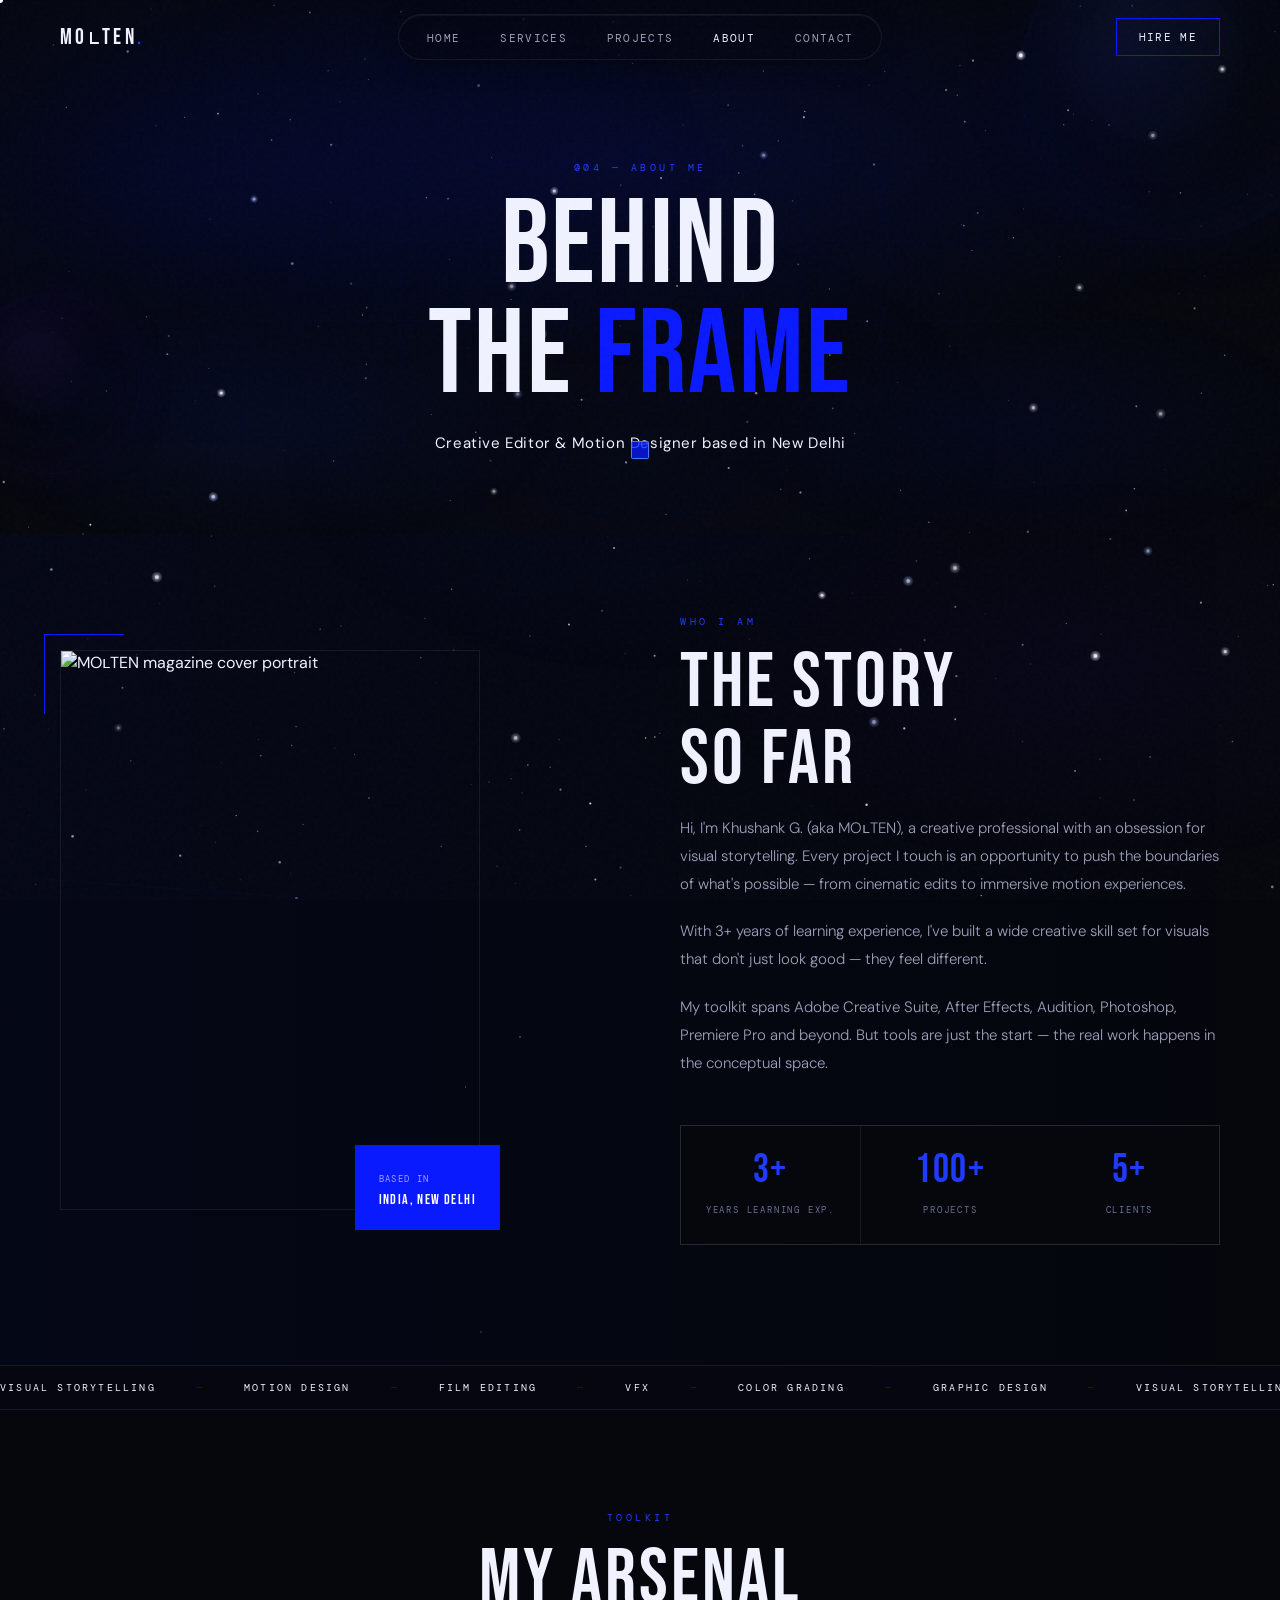
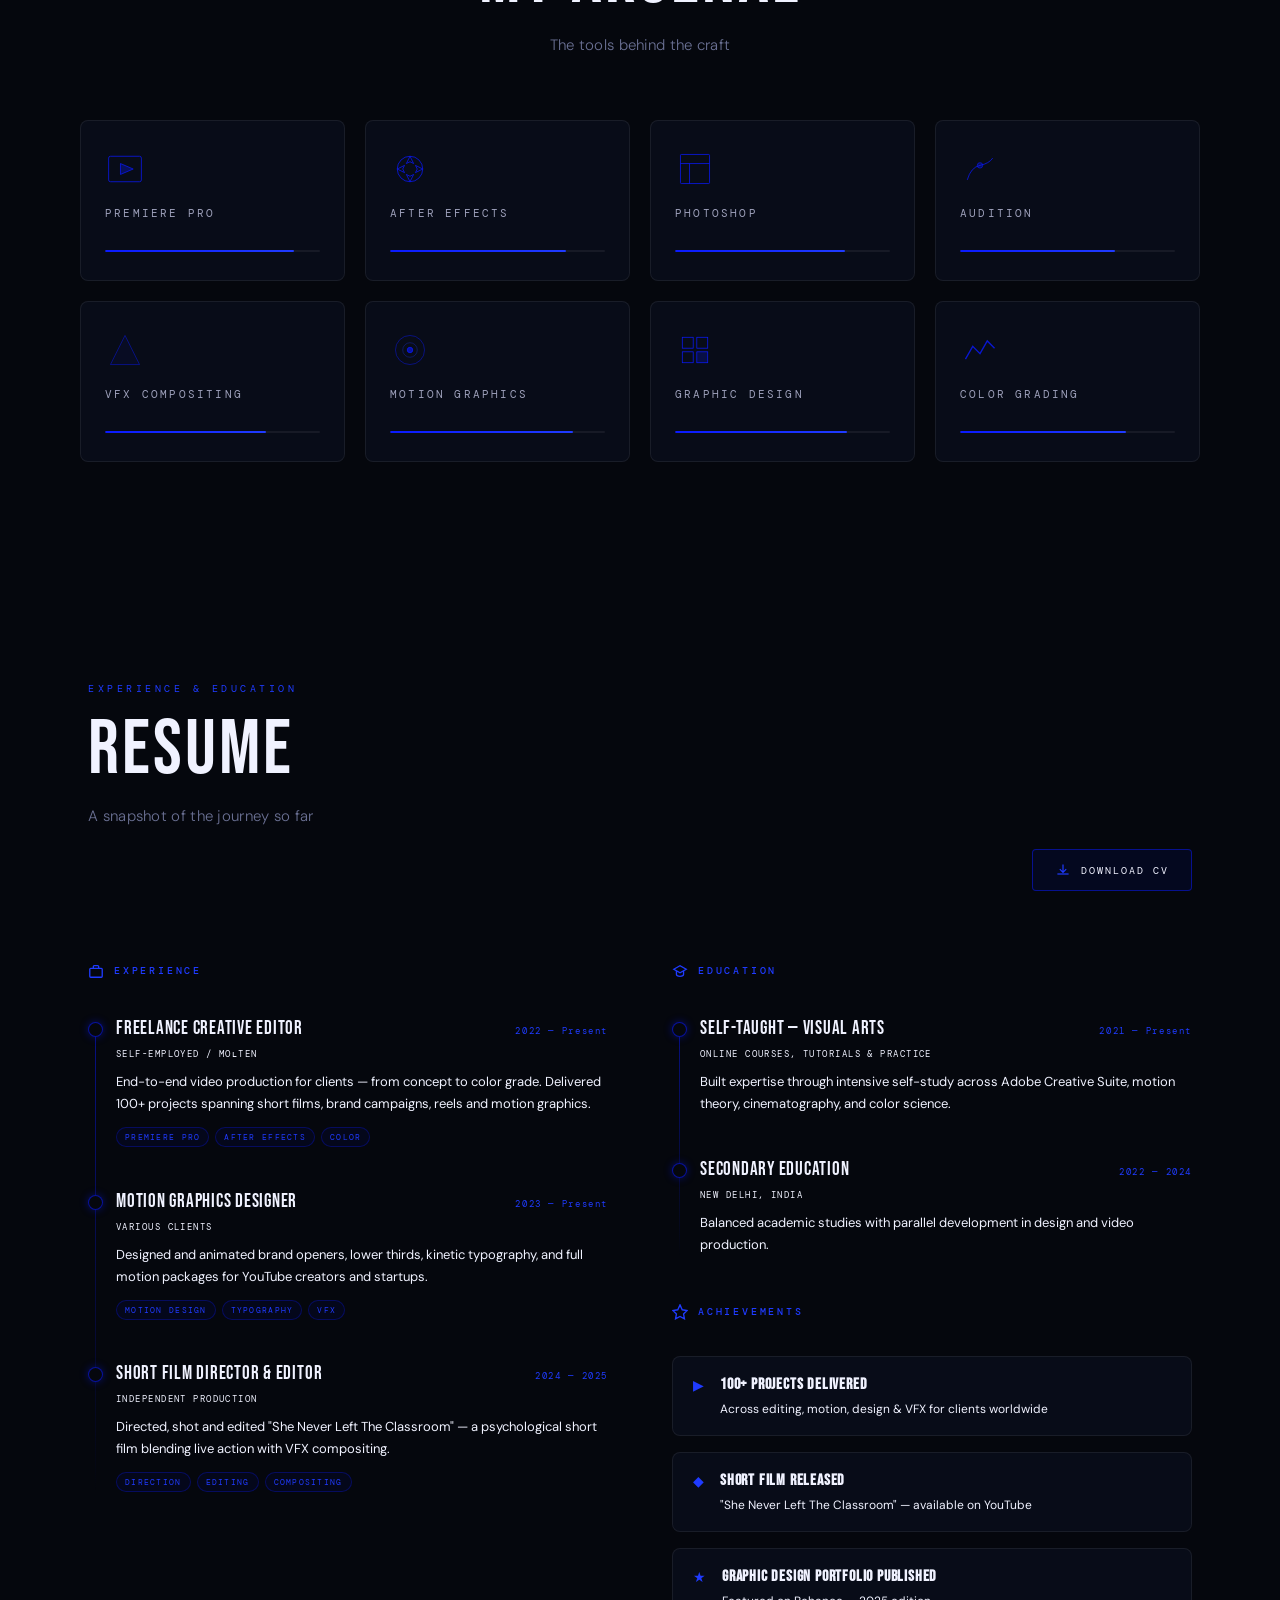
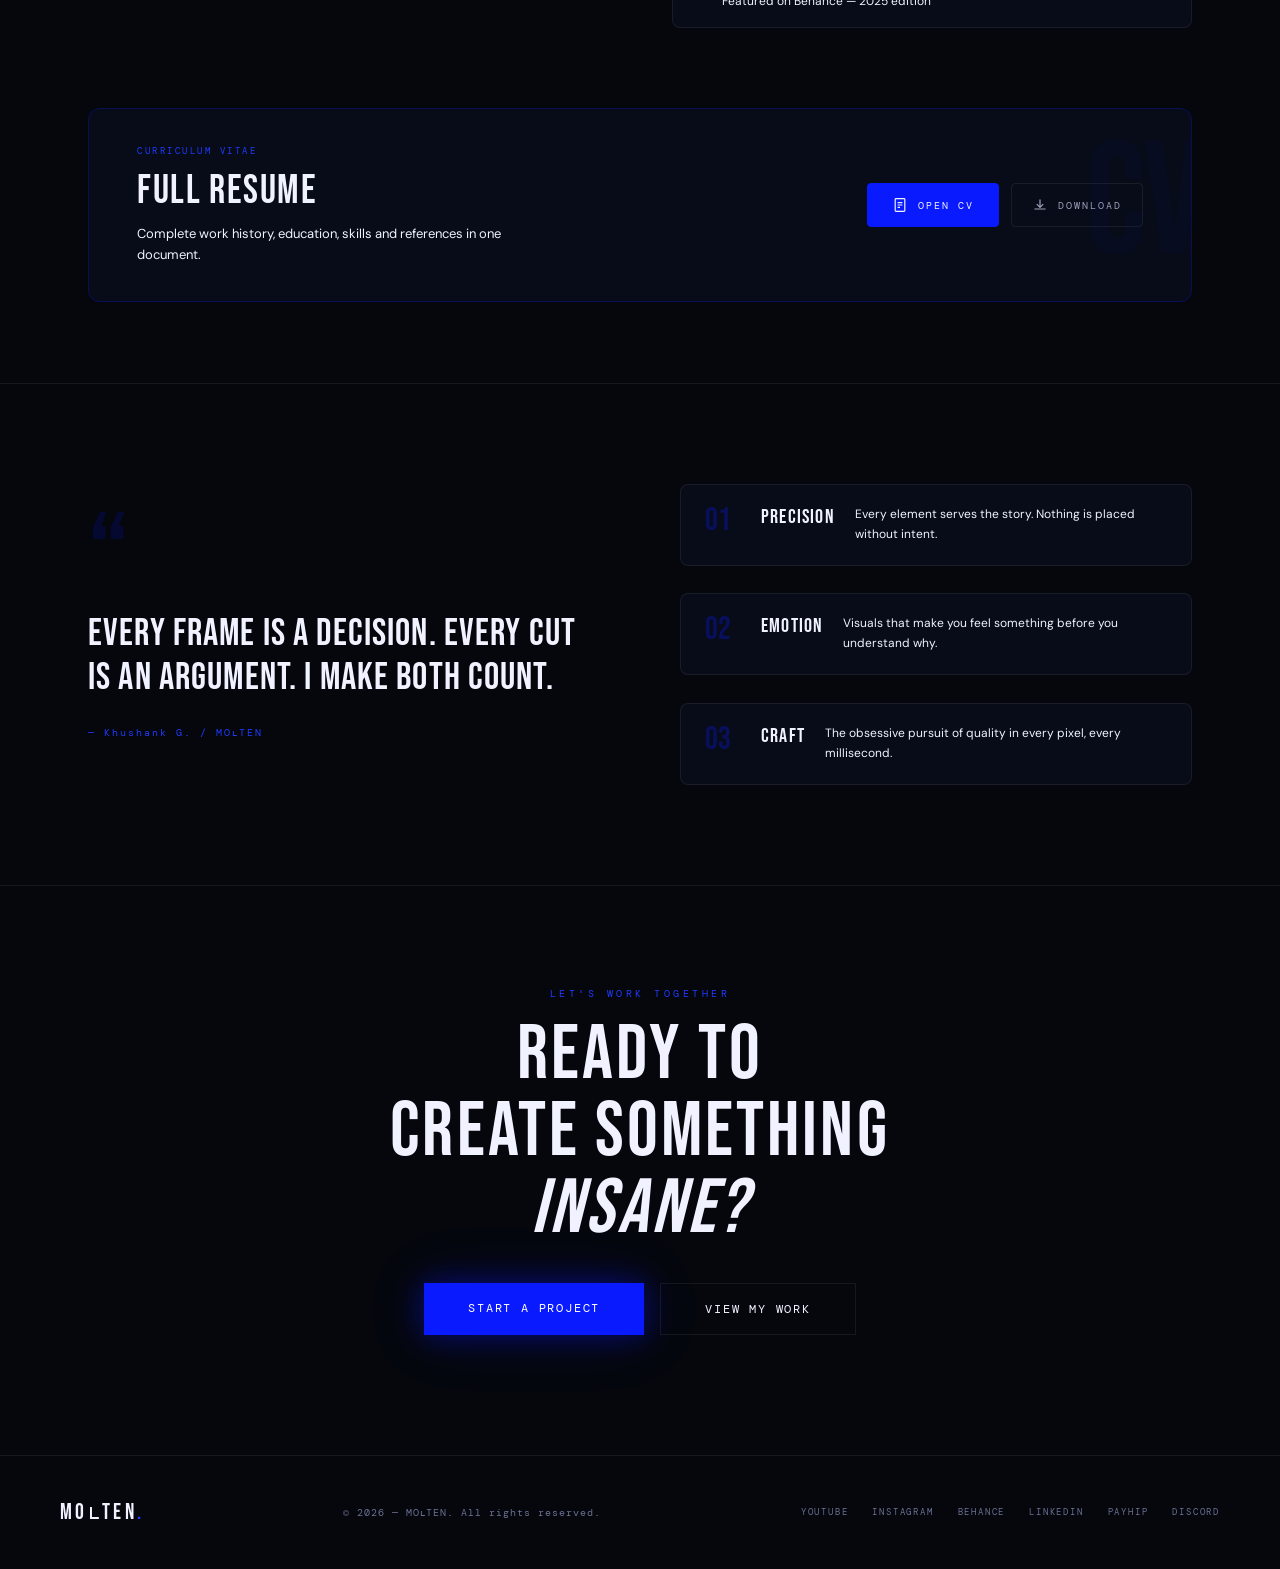
==== about.html @ 25233348 "Add files via upload" ====
<!DOCTYPE html>
<html lang="en">
<head>
  <meta charset="UTF-8">
  <meta name="viewport" content="width=device-width, initial-scale=1.0">
  <link rel="icon" href="assets/icon.png" type="image/png">
  <title>MOʟTEN — About</title>
  <link href="https://cdn.jsdelivr.net/npm/bootstrap@5.3.3/dist/css/bootstrap.min.css" rel="stylesheet">
  <link rel="preconnect" href="https://fonts.googleapis.com">
  <link href="https://fonts.googleapis.com/css2?family=Bebas+Neue&family=DM+Sans:wght@300;400;500&family=DM+Mono:wght@300;400&display=swap" rel="stylesheet">
  <link rel="stylesheet" href="css/style.css">
</head>
<body>
<canvas id="spaceCanvas"></canvas>
<div class="shooting-star" id="shootingStar"></div>
<div id="cursor-dot"></div>
<div id="cursor-square"></div>

<nav class="molten-nav">
  <a href="index.html" class="nav-logo">MOʟTEN<span>.</span></a>
  <ul class="nav-links-center">
    <li><a href="index.html">Home</a></li>
    <li><a href="services.html">Services</a></li>
    <li><a href="projects.html">Projects</a></li>
    <li><a href="about" class="nav-active">About</a></li>
    <li><a href="contact.html">Contact</a></li>
  </ul>
  <div class="nav-right">
    <a href="contact.html" class="nav-cta"><span>Hire Me</span></a>
    <button class="nav-hamburger" id="hamburger" type="button" aria-label="Open menu" aria-expanded="false" aria-controls="mobileMenu" onclick="toggleMenu()">
      <span></span><span></span><span></span>
    </button>
  </div>
</nav>
<div class="nav-mobile-menu" id="mobileMenu">
  <a href="index.html" onclick="toggleMenu()">Home</a>
  <a href="services.html" onclick="toggleMenu()">Services</a>
  <a href="projects.html" onclick="toggleMenu()">Projects</a>
  <a href="about" class="nav-active" onclick="toggleMenu()">About</a>
  <a href="contact.html" onclick="toggleMenu()">Contact</a>
  <a href="contact.html" class="mobile-cta" onclick="toggleMenu()">Hire Me</a>
</div>

<!-- ── PAGE HERO ── -->
<section class="page-hero-section">
  <div class="hero-bg"></div>
  <div class="hero-grid"></div>
  <div class="space-planet space-planet-1"></div>
  <div class="space-planet space-planet-2"></div>
  <div class="space-orbit space-orbit-1"></div>
  <div class="space-orbit space-orbit-2"></div>
  <div class="page-hero-content text-center">
    <span class="section-tag sa sa-up sa-d1">004 — About Me</span>
    <h1 class="page-hero-title sa sa-up sa-d2">BEHIND<br>THE <em>FRAME</em></h1>
    <p class="page-hero-sub sa sa-up sa-d3">Creative Editor &amp; Motion Designer based in New Delhi</p>
  </div>
</section>

<!-- ── INTRO / PHOTO ── -->
<section class="about-section" id="about" style="padding-top:80px;">
  <div class="about-inner">
    <div class="about-img-wrap reveal sa sa-right">
      <div class="about-img">
        <img src="assets/Magazine Cover.png" width="3508" height="4961" alt="MOʟTEN magazine cover portrait"/>
      </div>
      <div class="about-img-label">
        <small>Based in</small>
        <span>India, New Delhi</span>
      </div>
    </div>
    <div class="reveal" style="transition-delay:.2s">
      <span class="section-tag sa sa-left sa-d1">Who I Am</span>
      <h2 class="section-title sa sa-left sa-d2">THE STORY<br>SO FAR</h2>
      <p class="about-text sa sa-left sa-d3">Hi, I'm Khushank G. (aka MOʟTEN), a creative professional with an obsession for visual storytelling. Every project I touch is an opportunity to push the boundaries of what's possible — from cinematic edits to immersive motion experiences.</p>
      <p class="about-text sa sa-left sa-d4">With 3+ years of learning experience, I've built a wide creative skill set for visuals that don't just look good — they feel different.</p>
      <p class="about-text sa sa-left sa-d5">My toolkit spans Adobe Creative Suite, After Effects, Audition, Photoshop, Premiere Pro and beyond. But tools are just the start — the real work happens in the conceptual space.</p>
      <div class="about-stats">
        <div class="stat-item sa sa-pop sa-d3"><span class="stat-num">3+</span><span class="stat-label">Years Learning Exp.</span></div>
        <div class="stat-item sa sa-pop sa-d4"><span class="stat-num">100+</span><span class="stat-label">Projects</span></div>
        <div class="stat-item sa sa-pop sa-d5"><span class="stat-num">5+</span><span class="stat-label">Clients</span></div>
      </div>
    </div>
  </div>
</section>

<!-- ── MARQUEE DIVIDER ── -->
<div class="about-marquee-divider" aria-hidden="true">
  <div class="about-marquee-inner">
    <span>Visual Storytelling</span><span class="adiv">—</span>
    <span>Motion Design</span><span class="adiv">—</span>
    <span>Film Editing</span><span class="adiv">—</span>
    <span>VFX</span><span class="adiv">—</span>
    <span>Color Grading</span><span class="adiv">—</span>
    <span>Graphic Design</span><span class="adiv">—</span>
    <span>Visual Storytelling</span><span class="adiv">—</span>
    <span>Motion Design</span><span class="adiv">—</span>
    <span>Film Editing</span><span class="adiv">—</span>
    <span>VFX</span><span class="adiv">—</span>
    <span>Color Grading</span><span class="adiv">—</span>
    <span>Graphic Design</span><span class="adiv">—</span>
  </div>
</div>

<!-- ── SKILLS ARSENAL ── -->
<section class="about-skills-section">
  <div class="about-skills-inner">
    <div class="text-center reveal" style="margin-bottom:64px;">
      <span class="section-tag sa sa-up sa-d1">Toolkit</span>
      <h2 class="section-title sa sa-up sa-d2">MY ARSENAL</h2>
      <p class="section-sub sa sa-up sa-d3">The tools behind the craft</p>
    </div>
    <div class="skills-grid reveal">
      <div class="skill-card sa sa-pop sa-d1">
        <div class="skill-icon"><svg viewBox="0 0 44 44"><rect x="4" y="8" width="36" height="28" rx="2"/><polygon points="17,16 31,22 17,28" style="fill:rgba(10,26,255,.3);stroke:rgba(10,26,255,.8);stroke-width:1"/></svg></div>
        <span class="skill-name">Premiere Pro</span>
        <div class="skill-bar"><div class="skill-bar-fill" style="--pct:88%"></div></div>
      </div>
      <div class="skill-card sa sa-pop sa-d2">
        <div class="skill-icon"><svg viewBox="0 0 44 44"><circle cx="22" cy="22" r="14"/><path d="M22 8 L26 16 L22 14 L18 16 Z"/><path d="M36 22 L28 18 L30 22 L28 26 Z"/><path d="M22 36 L18 28 L22 30 L26 28 Z"/><path d="M8 22 L16 26 L14 22 L16 18 Z"/></svg></div>
        <span class="skill-name">After Effects</span>
        <div class="skill-bar"><div class="skill-bar-fill" style="--pct:82%"></div></div>
      </div>
      <div class="skill-card sa sa-pop sa-d3">
        <div class="skill-icon"><svg viewBox="0 0 44 44"><rect x="6" y="6" width="32" height="32" rx="1"/><line x1="6" y1="16" x2="38" y2="16"/><line x1="16" y1="16" x2="16" y2="38"/></svg></div>
        <span class="skill-name">Photoshop</span>
        <div class="skill-bar"><div class="skill-bar-fill" style="--pct:79%"></div></div>
      </div>
      <div class="skill-card sa sa-pop sa-d4">
        <div class="skill-icon"><svg viewBox="0 0 44 44"><path d="M8 34 Q12 20 22 18 Q32 16 36 10"/><circle cx="22" cy="18" r="3" style="fill:rgba(10,26,255,.3);stroke:rgba(10,26,255,.8)"/></svg></div>
        <span class="skill-name">Audition</span>
        <div class="skill-bar"><div class="skill-bar-fill" style="--pct:72%"></div></div>
      </div>
      <div class="skill-card sa sa-pop sa-d1">
        <div class="skill-icon"><svg viewBox="0 0 44 44"><polygon points="22,6 38,38 6,38" style="stroke:rgba(10,26,255,.6);fill:rgba(10,26,255,.05)"/></svg></div>
        <span class="skill-name">VFX Compositing</span>
        <div class="skill-bar"><div class="skill-bar-fill" style="--pct:75%"></div></div>
      </div>
      <div class="skill-card sa sa-pop sa-d2">
        <div class="skill-icon"><svg viewBox="0 0 44 44"><circle cx="22" cy="22" r="16" style="stroke:rgba(10,26,255,.6);fill:none"/><circle cx="22" cy="22" r="8" style="stroke:rgba(31,59,255,.4);fill:none"/><circle cx="22" cy="22" r="3" style="fill:rgba(10,26,255,.6)"/></svg></div>
        <span class="skill-name">Motion Graphics</span>
        <div class="skill-bar"><div class="skill-bar-fill" style="--pct:85%"></div></div>
      </div>
      <div class="skill-card sa sa-pop sa-d3">
        <div class="skill-icon"><svg viewBox="0 0 44 44"><rect x="8" y="8" width="12" height="12"/><rect x="24" y="8" width="12" height="12"/><rect x="8" y="24" width="12" height="12"/><rect x="24" y="24" width="12" height="12" style="fill:rgba(10,26,255,.2)"/></svg></div>
        <span class="skill-name">Graphic Design</span>
        <div class="skill-bar"><div class="skill-bar-fill" style="--pct:80%"></div></div>
      </div>
      <div class="skill-card sa sa-pop sa-d4">
        <div class="skill-icon"><svg viewBox="0 0 44 44"><polyline points="6,32 14,18 22,26 30,12 38,20" style="stroke:rgba(10,26,255,.8);fill:none;stroke-width:1.5"/></svg></div>
        <span class="skill-name">Color Grading</span>
        <div class="skill-bar"><div class="skill-bar-fill" style="--pct:77%"></div></div>
      </div>
    </div>
  </div>
</section>

<!-- ── RESUME / CV ── -->
<section class="resume-section" id="resume">
  <div class="resume-inner">

    <div class="resume-header reveal">
      <div>
        <span class="section-tag sa sa-up sa-d1">Experience &amp; Education</span>
        <h2 class="section-title sa sa-up sa-d2">RESUME</h2>
        <p class="section-sub sa sa-up sa-d3">A snapshot of the journey so far</p>
      </div>
      <a href="assets/CV.pdf" target="_blank" rel="noopener noreferrer" class="cv-btn sa sa-pop sa-d3" download>
        <svg viewBox="0 0 20 20" fill="none" stroke="currentColor" stroke-width="1.5">
          <path d="M10 3v10M6 9l4 4 4-4"/>
          <path d="M3 15h14"/>
        </svg>
        <span>Download CV</span>
      </a>
    </div>

    <div class="resume-columns reveal">

      <!-- LEFT: Experience -->
      <div class="resume-col">
        <h3 class="resume-col-title sa sa-left sa-d1">
          <svg viewBox="0 0 18 18" fill="none" stroke="currentColor" stroke-width="1.5"><rect x="2" y="6" width="14" height="10" rx="1"/><path d="M6 6V4a1 1 0 0 1 1-1h4a1 1 0 0 1 1 1v2"/></svg>
          Experience
        </h3>
        <div class="resume-timeline">
          <div class="resume-item sa sa-left sa-d2">
            <div class="resume-dot"></div>
            <div class="resume-item-content">
              <div class="resume-item-header">
                <span class="resume-role">Freelance Creative Editor</span>
                <span class="resume-date">2022 — Present</span>
              </div>
              <span class="resume-org">Self-employed / MOʟTEN</span>
              <p class="resume-desc">End-to-end video production for clients — from concept to color grade. Delivered 100+ projects spanning short films, brand campaigns, reels and motion graphics.</p>
              <div class="resume-tags">
                <span>Premiere Pro</span><span>After Effects</span><span>Color</span>
              </div>
            </div>
          </div>
          <div class="resume-item sa sa-left sa-d3">
            <div class="resume-dot"></div>
            <div class="resume-item-content">
              <div class="resume-item-header">
                <span class="resume-role">Motion Graphics Designer</span>
                <span class="resume-date">2023 — Present</span>
              </div>
              <span class="resume-org">Various Clients</span>
              <p class="resume-desc">Designed and animated brand openers, lower thirds, kinetic typography, and full motion packages for YouTube creators and startups.</p>
              <div class="resume-tags">
                <span>Motion Design</span><span>Typography</span><span>VFX</span>
              </div>
            </div>
          </div>
          <div class="resume-item sa sa-left sa-d4">
            <div class="resume-dot"></div>
            <div class="resume-item-content">
              <div class="resume-item-header">
                <span class="resume-role">Short Film Director &amp; Editor</span>
                <span class="resume-date">2024 — 2025</span>
              </div>
              <span class="resume-org">Independent Production</span>
              <p class="resume-desc">Directed, shot and edited "She Never Left The Classroom" — a psychological short film blending live action with VFX compositing.</p>
              <div class="resume-tags">
                <span>Direction</span><span>Editing</span><span>Compositing</span>
              </div>
            </div>
          </div>
        </div>
      </div>

      <!-- RIGHT: Education + Achievements -->
      <div class="resume-col">
        <h3 class="resume-col-title sa sa-right sa-d1">
          <svg viewBox="0 0 18 18" fill="none" stroke="currentColor" stroke-width="1.5"><path d="M2 7l7-4 7 4-7 4-7-4z"/><path d="M5 9v4c0 1.1 2 2 4 2s4-.9 4-2V9"/></svg>
          Education
        </h3>
        <div class="resume-timeline">
          <div class="resume-item sa sa-right sa-d2">
            <div class="resume-dot"></div>
            <div class="resume-item-content">
              <div class="resume-item-header">
                <span class="resume-role">Self-Taught — Visual Arts</span>
                <span class="resume-date">2021 — Present</span>
              </div>
              <span class="resume-org">Online Courses, Tutorials &amp; Practice</span>
              <p class="resume-desc">Built expertise through intensive self-study across Adobe Creative Suite, motion theory, cinematography, and color science.</p>
            </div>
          </div>
          <div class="resume-item sa sa-right sa-d3">
            <div class="resume-dot"></div>
            <div class="resume-item-content">
              <div class="resume-item-header">
                <span class="resume-role">Secondary Education</span>
                <span class="resume-date">2022 — 2024</span>
              </div>
              <span class="resume-org">New Delhi, India</span>
              <p class="resume-desc">Balanced academic studies with parallel development in design and video production.</p>
            </div>
          </div>
        </div>

        <h3 class="resume-col-title sa sa-right sa-d2" style="margin-top:48px;">
          <svg viewBox="0 0 18 18" fill="none" stroke="currentColor" stroke-width="1.5"><polygon points="9,1 11.5,6.5 17,7.3 13,11.2 14,16.7 9,14 4,16.7 5,11.2 1,7.3 6.5,6.5"/></svg>
          Achievements
        </h3>
        <div class="resume-achievements">
          <div class="achievement-item sa sa-pop sa-d2">
            <span class="achievement-icon">&#9654;</span>
            <div>
              <strong>100+ Projects Delivered</strong>
              <p>Across editing, motion, design &amp; VFX for clients worldwide</p>
            </div>
          </div>
          <div class="achievement-item sa sa-pop sa-d3">
            <span class="achievement-icon">&#9670;</span>
            <div>
              <strong>Short Film Released</strong>
              <p>"She Never Left The Classroom" — available on YouTube</p>
            </div>
          </div>
          <div class="achievement-item sa sa-pop sa-d4">
            <span class="achievement-icon">&#9733;</span>
            <div>
              <strong>Graphic Design Portfolio Published</strong>
              <p>Featured on Behance — 2025 edition</p>
            </div>
          </div>
        </div>
      </div>

    </div><!-- /resume-columns -->

    <!-- CV open button (full-width) -->
    <div class="cv-open-wrap reveal">
      <div class="cv-open-card sa sa-up sa-d2">
        <div class="cv-open-left">
          <span class="cv-open-label">Curriculum Vitae</span>
          <h3 class="cv-open-title">Full Resume</h3>
          <p class="cv-open-sub">Complete work history, education, skills and references in one document.</p>
        </div>
        <div class="cv-open-right">
          <a href="assets/CV.pdf" target="_blank" rel="noopener noreferrer" class="cv-open-btn">
            <svg viewBox="0 0 20 20" fill="none" stroke="currentColor" stroke-width="1.5"><rect x="4" y="2" width="12" height="16" rx="1"/><line x1="7" y1="7" x2="13" y2="7"/><line x1="7" y1="10" x2="13" y2="10"/><line x1="7" y1="13" x2="10" y2="13"/></svg>
            Open CV
          </a>
          <a href="assets/CV.pdf" download class="cv-download-btn">
            <svg viewBox="0 0 20 20" fill="none" stroke="currentColor" stroke-width="1.5"><path d="M10 3v10M6 9l4 4 4-4"/><path d="M3 15h14"/></svg>
            Download
          </a>
        </div>
      </div>
    </div>

  </div>
</section>

<!-- ── PHILOSOPHY / QUOTE ── -->
<section class="about-philosophy-section">
  <div class="philosophy-inner reveal">
    <div class="philosophy-quote sa sa-up sa-d1">
      <span class="philosophy-mark">&ldquo;</span>
      <blockquote>Every frame is a decision. Every cut is an argument. I make both count.</blockquote>
      <span class="philosophy-author">— Khushank G. / MOʟTEN</span>
    </div>
    <div class="philosophy-pillars">
      <div class="pillar-item sa sa-pop sa-d2">
        <span class="pillar-num">01</span>
        <h4 class="pillar-title">Precision</h4>
        <p class="pillar-desc">Every element serves the story. Nothing is placed without intent.</p>
      </div>
      <div class="pillar-item sa sa-pop sa-d3">
        <span class="pillar-num">02</span>
        <h4 class="pillar-title">Emotion</h4>
        <p class="pillar-desc">Visuals that make you feel something before you understand why.</p>
      </div>
      <div class="pillar-item sa sa-pop sa-d4">
        <span class="pillar-num">03</span>
        <h4 class="pillar-title">Craft</h4>
        <p class="pillar-desc">The obsessive pursuit of quality in every pixel, every millisecond.</p>
      </div>
    </div>
  </div>
</section>

<!-- ── CTA ── -->
<section class="about-cta-section">
  <div class="about-cta-inner reveal">
    <span class="section-tag sa sa-up sa-d1">Let's Work Together</span>
    <h2 class="section-title sa sa-up sa-d2">READY TO<br>CREATE SOMETHING <em>INSANE?</em></h2>
    <div class="about-cta-btns sa sa-pop sa-d3">
      <a href="contact.html" class="btn-primary-molten">Start a Project</a>
      <a href="projects.html" class="btn-secondary-molten">View My Work</a>
    </div>
  </div>
</section>

<footer class="molten-footer">
  <a href="index.html" class="footer-logo">MOʟTEN<span>.</span></a>
  <div class="footer-copy">&copy; 2026 — MOʟTEN. All rights reserved.</div>
  <div class="footer-social">
    <a href="https://www.youtube.com/@molten_fx" target="_blank" rel="noopener noreferrer">YouTube</a>
    <a href="https://www.instagram.com/molten_fx/" target="_blank" rel="noopener noreferrer">Instagram</a>
    <a href="https://www.behance.net/Khushank-Gautam" target="_blank" rel="noopener noreferrer">Behance</a>
    <a href="https://www.linkedin.com/in/khushank-gautam/" target="_blank" rel="noopener noreferrer">LinkedIn</a>
    <a href="https://payhip.com/moltenfx" target="_blank" rel="noopener noreferrer">Payhip</a>
    <a href="https://discordapp.com/users/1242061395521175622" target="_blank" rel="noopener noreferrer">Discord</a>
  </div>
</footer>
<script src="https://cdn.jsdelivr.net/npm/bootstrap@5.3.3/dist/js/bootstrap.bundle.min.js"></script>
<script src="js/main.js"></script>

<nav class="mobile-bottom-nav" aria-label="Mobile navigation">
  <a href="index.html" class="mbn-item">
    <svg class="mbn-icon" viewBox="0 0 24 24"><path d="M3 9.5L12 3l9 6.5V20a1 1 0 0 1-1 1H5a1 1 0 0 1-1-1V9.5z"/><path d="M9 21V12h6v9"/></svg>
    <span class="mbn-label">Home</span>
  </a>
  <a href="services.html" class="mbn-item">
    <svg class="mbn-icon" viewBox="0 0 24 24"><rect x="3" y="3" width="8" height="8" rx="1"/><rect x="13" y="3" width="8" height="8" rx="1"/><rect x="3" y="13" width="8" height="8" rx="1"/><path d="M17 13v8M13 17h8"/></svg>
    <span class="mbn-label">Services</span>
  </a>
  <a href="projects.html" class="mbn-item">
    <svg class="mbn-icon" viewBox="0 0 24 24"><rect x="3" y="3" width="18" height="14" rx="1"/><path d="M3 9h18M8 21h8M12 17v4"/></svg>
    <span class="mbn-label">Projects</span>
  </a>
  <a href="about" class="mbn-item mbn-active">
    <svg class="mbn-icon" viewBox="0 0 24 24"><circle cx="12" cy="8" r="4"/><path d="M4 20c0-4 3.6-7 8-7s8 3 8 7"/></svg>
    <span class="mbn-label">About</span>
  </a>
  <a href="contact.html" class="mbn-item">
    <svg class="mbn-icon" viewBox="0 0 24 24"><path d="M21 15a2 2 0 0 1-2 2H7l-4 4V5a2 2 0 0 1 2-2h14a2 2 0 0 1 2 2z"/></svg>
    <span class="mbn-label">Contact</span>
  </a>
</nav>
</body>
</html>
---- css/style.css ----
/* ============================================================
   MOʟTEN — Creative Portfolio
   External CSS — Bootstrap 5 Override & Custom Styles
   ============================================================ */

@import url('https://fonts.googleapis.com/css2?family=Bebas+Neue&family=DM+Sans:wght@300;400;500&family=DM+Mono:wght@300;400&display=swap');

/* ── ROOT VARIABLES ── */
:root {
  --bg:          #05070D;
  --bg2:         #080C18;
  --accent:      #0A1AFF;
  --accent2:     #1F3BFF;
  --accent-soft: rgba(10,26,255,0.15);
  --accent-glow: rgba(10,26,255,0.4);
  --white:       #F0F2FF;
  --grey:        #6B7194;
  --grey-light:  #9DA0BA;
  --card-bg:     rgba(255,255,255,0.03);
  --card-border: rgba(255,255,255,0.07);
}

/* ── RESET & BASE ── */
*, *::before, *::after { box-sizing: border-box; margin: 0; padding: 0; }
html   { scroll-behavior: smooth; }
body   {
  background: var(--bg);
  color: var(--white);
  font-family: 'DM Sans', sans-serif;
  overflow-x: hidden;
  cursor: none;
}

/* CUSTOM CURSOR — always visible on desktop */
@media (min-width: 769px) {
  body { cursor: none !important; }
  #cursor-dot, #cursor-square { display: block !important; }
}
#cursor-dot {
  width: 6px; height: 6px;
  background: #fff;
  border-radius: 50%;
  position: fixed;
  top: 0; left: 0;
  pointer-events: none;
  z-index: 10000;
  transform: translate(-50%, -50%);
  will-change: transform;
  transition: transform 0.12s cubic-bezier(0.34,1.56,0.64,1), box-shadow 0.2s ease;
}
#cursor-dot.cursor-clicked {
  transform: translate(-50%, -50%) scale(1.8);
  box-shadow: 0 0 8px rgba(255,255,255,0.9), 0 0 18px rgba(10,26,255,0.8);
}
#cursor-square {
  width: 18px; height: 18px;
  background: rgba(10, 26, 255, 0.75);
  border: 1px solid rgba(80, 130, 255, 0.9);
  position: fixed;
  top: 0; left: 0;
  pointer-events: none;
  z-index: 9999;
  box-shadow: 0 0 10px rgba(10,26,255,0.6), 0 0 24px rgba(10,26,255,0.2);
  transform: translate(-50%, -50%) rotate(0deg);
  will-change: transform;
  clip-path: inset(0% round 2px);
  transition:
    clip-path 0.55s cubic-bezier(0.22, 1, 0.36, 1),
    box-shadow 0.3s ease,
    background 0.3s ease;
}
/* Glow burst on click/hold */
#cursor-square.cursor-clicked {
  box-shadow:
    0 0 18px rgba(10,26,255,0.95),
    0 0 40px rgba(10,26,255,0.55),
    0 0 70px rgba(10,26,255,0.2);
}
/* Triangle shape */
#cursor-square.cursor-triangle {
  clip-path: polygon(50% 0%, 0% 100%, 100% 100%);
  background: rgba(10, 26, 255, 0.85);
}
/* Circle shape */
#cursor-square.cursor-circle {
  clip-path: circle(50% at 50% 50%);
  background: rgba(10, 26, 255, 0.7);
}

/* ── SPACE CANVAS ── */
#spaceCanvas {
  position: fixed; inset: 0;
  width: 100%; height: 100%;
  z-index: 0; pointer-events: none;
}
body::after {
  content: '';
  position: fixed; inset: 0;
  background:
    radial-gradient(ellipse 70% 50% at 15% 20%, rgba(10,26,255,0.07) 0%, transparent 60%),
    radial-gradient(ellipse 55% 40% at 85% 75%, rgba(80,20,180,0.06) 0%, transparent 55%),
    radial-gradient(ellipse 40% 35% at 50% 50%, rgba(5,10,40,0.3) 0%, transparent 70%);
  pointer-events: none; z-index: 0;
}

/* ── GRAIN OVERLAY ── */
body::before {
  content: '';
  position: fixed; inset: 0;
  background-image: url("data:image/svg+xml,%3Csvg viewBox='0 0 256 256' xmlns='http://www.w3.org/2000/svg'%3E%3Cfilter id='noise'%3E%3CfeTurbulence type='fractalNoise' baseFrequency='0.9' numOctaves='4' stitchTiles='stitch'/%3E%3C/filter%3E%3Crect width='100%25' height='100%25' filter='url(%23noise)' opacity='1'/%3E%3C/svg%3E");
  opacity: 0.025; pointer-events: none; z-index: 1000;
}

/* ── PAGE CONTENT Z-INDEX ── */
section, footer, .marquee-wrap, .nav-mobile-menu { position: relative; z-index: 2; }
nav { position: fixed !important; z-index: 100 !important; }

/* ── NAVBAR ── */
.molten-nav {
  position: fixed;
  top: 0; left: 0; right: 0;
  z-index: 100;
  padding: 14px 60px;
  display: grid;
  grid-template-columns: 1fr auto 1fr;
  align-items: center;
  background: none;
  backdrop-filter: none;
  -webkit-backdrop-filter: none;
  transition: transform 0.28s cubic-bezier(0.4,0,0.2,1), opacity 0.28s ease;
}
.molten-nav.nav-hidden { transform: translateY(-110%); opacity: 0; }

.nav-logo {
  font-family: 'Bebas Neue', sans-serif;
  font-size: 22px;
  letter-spacing: 0.15em;
  color: var(--white);
  text-decoration: none;
  justify-self: start;
  transition: all 0.3s ease;
}
.nav-logo span { color: var(--accent2); }
.nav-logo:hover {
  color: var(--white);
  text-shadow: 0 0 12px rgba(10,26,255,0.9), 0 0 30px rgba(10,26,255,0.6), 0 0 60px rgba(10,26,255,0.3);
  filter: brightness(1.2);
}

.nav-links-center {
  display: flex;
  gap: 40px;
  list-style: none;
  justify-self: center;
  margin: 0;
  padding: 10px 28px;
  position: relative;
  border-radius: 999px;
  /* Blur applied directly — no pseudo-element, no repaint delay */
  background: rgba(5, 7, 18, 0.42);
  backdrop-filter: blur(10px);
  -webkit-backdrop-filter: blur(10px);
  border: 1px solid rgba(255, 255, 255, 0.07);
  box-shadow:
    0 4px 24px rgba(0, 0, 0, 0.3),
    inset 0 1px 0 rgba(255, 255, 255, 0.05);
  will-change: transform;
  transform: translateZ(0);
}
.nav-links-center a {
  font-family: 'DM Mono', monospace;
  font-size: 11px;
  letter-spacing: 0.12em;
  text-transform: uppercase;
  color: var(--grey-light);
  text-decoration: none;
  transition: color 0.3s;
  position: relative;
}
.nav-links-center a::after {
  content: '';
  position: absolute;
  bottom: -4px; left: 0; right: 0;
  height: 1px;
  background: var(--accent);
  transform: scaleX(0);
  transition: transform 0.3s;
  transform-origin: left;
}
.nav-links-center a:hover { color: var(--white); }
.nav-links-center a:hover::after { transform: scaleX(1); }

.nav-right { justify-self: end; display: flex; align-items: center; gap: 16px; }

.nav-cta {
  font-family: 'DM Mono', monospace;
  font-size: 11px;
  letter-spacing: 0.12em;
  text-transform: uppercase;
  color: var(--white);
  text-decoration: none;
  padding: 10px 22px;
  border: 1px solid var(--accent);
  transition: all 0.3s;
  position: relative;
  overflow: hidden;
}
.nav-cta::before {
  content: '';
  position: absolute; inset: 0;
  background: var(--accent);
  transform: translateX(-101%);
  transition: transform 0.3s cubic-bezier(0.4,0,0.2,1);
}
.nav-cta:hover::before { transform: translateX(0); }
.nav-cta span { position: relative; z-index: 1; color: var(--white); }

/* Hamburger */
.nav-hamburger { display: none; flex-direction: column; gap: 5px; cursor: pointer; padding: 4px; z-index: 200; background: none; border: none; }
.nav-hamburger span { display: block; width: 24px; height: 1.5px; background: var(--white); transition: all 0.3s ease; }
.nav-hamburger.open span:nth-child(1) { transform: translateY(6.5px) rotate(45deg); }
.nav-hamburger.open span:nth-child(2) { opacity: 0; }
.nav-hamburger.open span:nth-child(3) { transform: translateY(-6.5px) rotate(-45deg); }

/* Mobile menu */
.nav-mobile-menu {
  display: none;
  position: fixed; inset: 0;
  background: rgba(5,7,13,0.97);
  backdrop-filter: blur(12px);
  z-index: 150;
  flex-direction: column;
  align-items: center;
  justify-content: center;
  gap: 40px;
}
.nav-mobile-menu.open { display: flex; }
.nav-mobile-menu a {
  font-family: 'Bebas Neue', sans-serif;
  font-size: 42px;
  letter-spacing: 0.1em;
  color: var(--white);
  text-decoration: none;
  transition: color 0.3s;
}
.nav-mobile-menu a:hover { color: var(--accent2); }
.nav-mobile-menu .mobile-cta {
  font-family: 'DM Mono', monospace;
  font-size: 12px !important;
  letter-spacing: 0.2em;
  padding: 14px 36px;
  border: 1px solid var(--accent);
  color: var(--white) !important;
  margin-top: 10px;
}

/* ── HERO ── */
.hero-section {
  min-height: 100vh;
  display: flex;
  align-items: center;
  justify-content: center;
  text-align: center;
  position: relative;
  padding: 120px 60px 80px;
  overflow: hidden;
}
.hero-bg {
  position: absolute; inset: 0;
  background:
    radial-gradient(ellipse 80% 60% at 50% 30%, rgba(10,26,255,0.12) 0%, transparent 65%),
    radial-gradient(ellipse 40% 40% at 20% 80%, rgba(31,59,255,0.08) 0%, transparent 60%),
    radial-gradient(ellipse 40% 40% at 80% 80%, rgba(10,26,255,0.06) 0%, transparent 60%);
}
.hero-grid {
  position: absolute; inset: 0;
  background-image:
    linear-gradient(rgba(10,26,255,0.04) 1px, transparent 1px),
    linear-gradient(90deg, rgba(10,26,255,0.04) 1px, transparent 1px);
  background-size: 80px 80px;
  mask-image: radial-gradient(ellipse 80% 70% at 50% 50%, black, transparent);
}
#heroCanvas {
  position: absolute; inset: 0;
  width: 100%; height: 100%;
  z-index: 1; pointer-events: none;
}
.float-cards {
  position: absolute; inset: 0;
  z-index: 2; pointer-events: none; overflow: hidden;
}
.float-card {
  position: absolute; border-radius: 12px; overflow: hidden;
  pointer-events: none; will-change: transform, opacity;
  transform-origin: center center; opacity: 0;
}
.space-planet { position: absolute; border-radius: 50%; pointer-events: none; z-index: 1; }
.space-planet-1 {
  width: 320px; height: 320px; top: -80px; right: -60px;
  background: radial-gradient(circle at 35% 35%, rgba(30,50,160,0.18) 0%, rgba(10,20,80,0.1) 40%, transparent 70%);
  border: 1px solid rgba(10,40,200,0.08);
  box-shadow: inset -20px -20px 60px rgba(5,10,40,0.5), 0 0 80px rgba(10,26,255,0.06);
  animation: planetFloat 18s ease-in-out infinite alternate;
}
.space-planet-2 {
  width: 180px; height: 180px; bottom: 60px; left: -40px;
  background: radial-gradient(circle at 40% 30%, rgba(60,20,140,0.14) 0%, rgba(20,10,60,0.08) 40%, transparent 70%);
  border: 1px solid rgba(80,20,180,0.07);
  box-shadow: inset -10px -10px 40px rgba(10,5,30,0.4), 0 0 50px rgba(80,20,180,0.05);
  animation: planetFloat 24s ease-in-out infinite alternate-reverse;
}
.space-orbit { position: absolute; border-radius: 50%; pointer-events: none; z-index: 1; animation: orbitSpin linear infinite; }
.space-orbit-1 { width: 500px; height: 500px; top: 50%; left: 50%; transform: translate(-50%,-50%); border: 1px solid rgba(10,40,200,0.05); animation-duration: 60s; }
.space-orbit-2 { width: 700px; height: 700px; top: 50%; left: 50%; transform: translate(-50%,-50%); border: 1px solid rgba(10,40,200,0.03); animation-duration: 90s; animation-direction: reverse; }

.hero-content { position: relative; z-index: 3; }
.hero-eyebrow {
  font-family: 'DM Mono', monospace;
  font-size: 11px; letter-spacing: 0.3em;
  text-transform: uppercase; color: var(--accent2);
  margin-bottom: 28px;
  opacity: 0; animation: fadeUp 0.8s ease 0.2s forwards;
}
.hero-title {
  font-family: 'Bebas Neue', sans-serif;
  font-size: clamp(64px, 10vw, 130px);
  line-height: 0.92; letter-spacing: 0.02em; color: var(--white);
  margin-bottom: 32px;
  opacity: 0; animation: fadeUp 0.9s ease 0.35s forwards;
}
.hero-title em { font-style: normal; color: transparent; -webkit-text-stroke: 1px rgba(255,255,255,0.25); }
.hero-sub {
  font-size: 14px; letter-spacing: 0.22em;
  text-transform: uppercase; color: var(--grey);
  margin-bottom: 56px;
  opacity: 0; animation: fadeUp 0.9s ease 0.5s forwards;
}
.hero-sub span { color: var(--grey-light); }
.hero-btns {
  display: flex; gap: 16px; justify-content: center;
  opacity: 0; animation: fadeUp 0.9s ease 0.65s forwards;
}
.hero-scroll {
  position: absolute; bottom: 40px; left: 50%; transform: translateX(-50%);
  display: flex; flex-direction: column; align-items: center; gap: 8px;
  opacity: 0; animation: fadeUp 0.9s ease 1s forwards; z-index: 3;
}
.hero-scroll span { font-family: 'DM Mono', monospace; font-size: 9px; letter-spacing: 0.3em; text-transform: uppercase; color: var(--grey); }
.scroll-line { width: 1px; height: 50px; background: linear-gradient(to bottom, var(--accent), transparent); animation: scrollPulse 2s ease-in-out infinite; }

/* Buttons */
.btn-primary-molten {
  padding: 16px 44px;
  background: var(--accent); color: #fff;
  text-decoration: none;
  font-family: 'DM Mono', monospace; font-size: 12px; letter-spacing: 0.15em; text-transform: uppercase;
  position: relative; transition: all 0.3s;
  box-shadow: 0 0 30px rgba(10,26,255,0.4), 0 0 60px rgba(10,26,255,0.15);
  border: none;
}
.btn-primary-molten:hover { background: var(--accent2); color: #fff; box-shadow: 0 0 40px rgba(10,26,255,0.7), 0 0 80px rgba(10,26,255,0.3); transform: translateY(-2px); }
.btn-secondary-molten {
  padding: 16px 44px;
  background: transparent; color: var(--white);
  text-decoration: none;
  font-family: 'DM Mono', monospace; font-size: 12px; letter-spacing: 0.15em; text-transform: uppercase;
  border: 1px solid var(--card-border);
  transition: all 0.3s; position: relative; overflow: hidden;
}
.btn-secondary-molten::before { content: ''; position: absolute; inset: 0; background: rgba(255,255,255,0.03); transform: scaleX(0); transition: transform 0.3s; transform-origin: left; }
.btn-secondary-molten:hover::before { transform: scaleX(1); }
.btn-secondary-molten:hover { border-color: rgba(10,26,255,0.4); box-shadow: 0 0 20px rgba(10,26,255,0.15); color: var(--white); }

/* ── MARQUEE ── */
.marquee-wrap {
  overflow: hidden; border-top: 1px solid var(--card-border); border-bottom: 1px solid var(--card-border);
  padding: 0; margin: 0; height: 44px; display: flex; align-items: center; position: relative;
}
.marquee-inner {
  display: flex; align-items: center;
  position: absolute; left: 0; top: 0; height: 44px;
  white-space: nowrap; will-change: transform;
}
.marquee-item {
  font-family: 'Bebas Neue', sans-serif; font-size: 12px; letter-spacing: 0.28em;
  color: var(--grey); white-space: nowrap; display: inline-flex; align-items: center;
  height: 44px; flex-shrink: 0;
}
.marquee-sep { display: inline-flex; align-items: center; padding: 0 32px; height: 44px; flex-shrink: 0; }
.marquee-dot { width: 3px; height: 3px; background: var(--accent); border-radius: 50%; flex-shrink: 0; display: inline-block; }

/* ── SECTION COMMONS ── */
.section-tag { font-family: 'DM Mono', monospace; font-size: 10px; letter-spacing: 0.35em; text-transform: uppercase; color: var(--accent2); margin-bottom: 16px; display: block; }
.section-title { font-family: 'Bebas Neue', sans-serif; font-size: clamp(42px,6vw,80px); letter-spacing: 0.04em; color: var(--white); line-height: 1; margin-bottom: 16px; }
.section-sub { font-size: 15px; color: var(--grey); margin-bottom: 64px; font-weight: 300; letter-spacing: 0.02em; }

/* ── SHOWREEL ── */
.showreel-section { padding: 120px 60px; text-align: center; position: relative; }
.video-wrapper {
  max-width: 1000px; margin: 0 auto; position: relative;
  aspect-ratio: 16/9; background: var(--bg2); border: 1px solid var(--card-border); overflow: hidden; cursor: pointer; transition: all 0.4s;
}
.video-wrapper:hover { transform: scale(1.005); box-shadow: 0 30px 80px rgba(10,26,255,0.2), 0 0 0 1px rgba(10,26,255,0.2); }
.play-btn {
  width: 80px; height: 80px; border: 1px solid rgba(255,255,255,0.2); border-radius: 50%;
  display: flex; align-items: center; justify-content: center; transition: all 0.3s; position: relative;
}
.play-btn::before { content: ''; position: absolute; inset: -8px; border: 1px solid rgba(10,26,255,0.3); border-radius: 50%; animation: pulsering 2s ease-in-out infinite; }
.play-btn svg { fill: white; width: 24px; margin-left: 4px; }

/* ── SERVICES ── */
.services-section { padding: 120px 60px; background: linear-gradient(to bottom, transparent, rgba(10,26,255,0.03), transparent); }
.services-grid { display: grid; grid-template-columns: repeat(4,1fr); gap: 1px; max-width: 1200px; margin: 0 auto; background: var(--card-border); border: 1px solid var(--card-border); }
.service-card {
  background: var(--bg); padding: 48px 36px;
  position: relative; overflow: hidden; transition: all 0.4s; cursor: default;
}
.service-card::before { content: ''; position: absolute; bottom: 0; left: 0; right: 0; height: 2px; background: var(--accent); transform: scaleX(0); transition: transform 0.4s cubic-bezier(0.4,0,0.2,1); }
.service-card::after { content: ''; position: absolute; inset: 0; background: radial-gradient(ellipse 80% 80% at 50% 120%, rgba(10,26,255,0.12), transparent); opacity: 0; transition: opacity 0.4s; }
.service-card:hover::before { transform: scaleX(1); }
.service-card:hover::after { opacity: 1; }
.service-card:hover { transform: translateY(-4px); }
.service-num { font-family: 'DM Mono', monospace; font-size: 10px; letter-spacing: 0.25em; color: var(--accent2); margin-bottom: 32px; display: block; }
.service-icon { width: 44px; height: 44px; margin-bottom: 28px; position: relative; z-index: 1; }
.service-icon svg { width: 100%; height: 100%; stroke: var(--accent2); fill: none; stroke-width: 1.2; }
.service-title { font-family: 'Bebas Neue', sans-serif; font-size: 26px; letter-spacing: 0.06em; color: var(--white); margin-bottom: 14px; position: relative; z-index: 1; }
.service-desc { font-size: 13px; color: var(--grey); line-height: 1.7; font-weight: 300; position: relative; z-index: 1; }

/* ── PORTFOLIO ── */
.portfolio-section { padding: 120px 60px; }
.portfolio-filter { display: flex; justify-content: center; flex-wrap: wrap; border: 1px solid var(--card-border); width: fit-content; max-width: 100%; margin: 0 auto 48px; }
.filter-btn { font-family: 'DM Mono', monospace; font-size: 10px; letter-spacing: 0.2em; text-transform: uppercase; color: var(--grey); background: none; border: none; border-right: 1px solid var(--card-border); padding: 10px 24px; cursor: pointer; transition: all 0.3s; }
.filter-btn:last-child { border-right: none; }
.filter-btn:hover, .filter-btn.active { color: var(--white); background: var(--accent-soft); }

.portfolio-grid { display: grid; grid-template-columns: repeat(12,1fr); gap: 12px; max-width: 1200px; margin: 0 auto; }
.project-card { position: relative; overflow: hidden; background: var(--bg2); border: 1px solid var(--card-border); cursor: pointer; border-radius: 8px; }
.project-card:nth-child(1) { grid-column: 1/8;  grid-row: 1; min-height: 320px; }
.project-card:nth-child(2) { grid-column: 8/13; grid-row: 1; min-height: 320px; }
.project-card:nth-child(3) { grid-column: 1/5;  grid-row: 2; min-height: 220px; }
.project-card:nth-child(4) { grid-column: 5/9;  grid-row: 2; min-height: 220px; }
.project-card:nth-child(5) { grid-column: 9/13; grid-row: 2; min-height: 220px; }
.project-card:nth-child(6) { grid-column: 1/4; grid-row: 3; min-height: 180px; }
.project-card:nth-child(7) { grid-column: 4/7; grid-row: 3; min-height: 180px; }
.project-card:nth-child(8) { grid-column: 7/10; grid-row: 3; min-height: 180px; }
.project-card:nth-child(9) { grid-column: 10/13; grid-row: 3; min-height: 180px; }
/* project-card-image overlay now hidden by default — same behaviour as film large card */
.project-card-image .project-overlay { opacity: 0; background: linear-gradient(to top,rgba(5,7,13,0.96) 0%,rgba(5,7,13,0.35) 55%,transparent 100%); }
.portfolio-grid[data-active-filter] { grid-auto-flow: dense; }
.portfolio-grid[data-active-filter] .project-card {
  min-height: 220px;
}
.project-card.card-wide { grid-column: span 7; min-height: 300px; }
.project-card.card-tall { grid-column: span 5; min-height: 420px; }
.project-card.card-poster { grid-column: span 4; min-height: 420px; }
.project-card.card-square { grid-column: span 4; min-height: 300px; }
.project-card.card-strip { grid-column: span 8; min-height: 220px; }

.portfolio-grid[data-active-filter="film"] .project-card[data-num="01"] { grid-column: 1/13; grid-row: 1; min-height: 390px; }
.portfolio-grid[data-active-filter="film"] .project-card[data-num="10"] { grid-column: 1/5; grid-row: 2; min-height: 220px; }
.portfolio-grid[data-active-filter="film"] .project-card[data-num="21"] { grid-column: 5/9; grid-row: 2; min-height: 220px; }
.portfolio-grid[data-active-filter="film"] .project-card[data-num="22"] { grid-column: 9/13; grid-row: 2; min-height: 220px; }

.portfolio-grid[data-active-filter="motion-graphics"] .project-card[data-num="08"] { grid-column: 1/7; grid-row: 1; min-height: 320px; }
.portfolio-grid[data-active-filter="motion-graphics"] .project-card[data-num="11"] { grid-column: 7/13; grid-row: 1; min-height: 320px; }
.portfolio-grid[data-active-filter="motion-graphics"] .project-card[data-num="23"] { grid-column: 1/7; grid-row: 2; min-height: 320px; }
.portfolio-grid[data-active-filter="motion-graphics"] .project-card[data-num="24"] { grid-column: 7/13; grid-row: 2; min-height: 320px; }

/* ILLUSTRATION — top row: one full-width hero card; bottom: 3 equal 3:4 cards */
.portfolio-grid[data-active-filter="illustration"] .project-card[data-num="06"] { grid-column: 1/13; grid-row: 1; min-height: 420px; }
.portfolio-grid[data-active-filter="illustration"] .project-card[data-num="12"] { display: none !important; }
.portfolio-grid[data-active-filter="illustration"] .project-card[data-num="25"] { display: none !important; }
.portfolio-grid[data-active-filter="illustration"] .project-card[data-num="26"] { grid-column: 1/5;  grid-row: 2; aspect-ratio: 3/4; min-height: unset; }
.portfolio-grid[data-active-filter="illustration"] .project-card[data-num="27"] { grid-column: 5/9;  grid-row: 2; aspect-ratio: 3/4; min-height: unset; }
.portfolio-grid[data-active-filter="illustration"] .project-card[data-num="28"] { grid-column: 9/13; grid-row: 2; aspect-ratio: 3/4; min-height: unset; }

.portfolio-grid[data-active-filter="editing"] .project-card[data-num="03"] { grid-column: 1/7; grid-row: 1; min-height: 340px; }
.portfolio-grid[data-active-filter="editing"] .project-card[data-num="13"] { grid-column: 7/13; grid-row: 1; min-height: 340px; }
.portfolio-grid[data-active-filter="editing"] .project-card[data-num="29"] { grid-column: 1/5; grid-row: 2; min-height: 220px; }
.portfolio-grid[data-active-filter="editing"] .project-card[data-num="30"] { grid-column: 5/9; grid-row: 2; min-height: 220px; }
.portfolio-grid[data-active-filter="editing"] .project-card[data-num="31"] { grid-column: 9/13; grid-row: 2; min-height: 220px; }

.portfolio-grid[data-active-filter="composition"] .project-card[data-num="05"] { grid-column: 1/4; grid-row: 1/3; min-height: 540px; }
.portfolio-grid[data-active-filter="composition"] .project-card[data-num="14"] { grid-column: 10/13; grid-row: 1/3; min-height: 540px; }
.portfolio-grid[data-active-filter="composition"] .project-card[data-num="32"] { grid-column: 4/10; grid-row: 1; min-height: 260px; }
.portfolio-grid[data-active-filter="composition"] .project-card[data-num="33"] { grid-column: 4/10; grid-row: 2; min-height: 260px; }

.portfolio-grid[data-active-filter="typography"] .project-card[data-num="04"] { grid-column: 1/7; grid-row: 1; min-height: 360px; }
.portfolio-grid[data-active-filter="typography"] .project-card[data-num="15"] { grid-column: 7/13; grid-row: 1; min-height: 360px; }

/* GRAPHIC DESIGN — 12 equal 16:9 cards, 4 per row (3 rows × 4 cols) */
.portfolio-grid[data-active-filter="graphics-design"] {
  grid-template-columns: repeat(4, 1fr);
  gap: 12px;
}
.portfolio-grid[data-active-filter="graphics-design"] .project-card {
  grid-column: auto !important;
  grid-row: auto !important;
  aspect-ratio: 16/9;
  min-height: unset !important;
}
/* Override the generic active-filter min-height for this tab */
.portfolio-grid[data-active-filter="graphics-design"] .project-card[data-num="02"],
.portfolio-grid[data-active-filter="graphics-design"] .project-card[data-num="16"],
.portfolio-grid[data-active-filter="graphics-design"] .project-card[data-num="34"],
.portfolio-grid[data-active-filter="graphics-design"] .project-card[data-num="35"],
.portfolio-grid[data-active-filter="graphics-design"] .project-card[data-num="36"],
.portfolio-grid[data-active-filter="graphics-design"] .project-card[data-num="37"],
.portfolio-grid[data-active-filter="graphics-design"] .project-card[data-num="38"],
.portfolio-grid[data-active-filter="graphics-design"] .project-card[data-num="39"],
.portfolio-grid[data-active-filter="graphics-design"] .project-card[data-num="40"],
.portfolio-grid[data-active-filter="graphics-design"] .project-card[data-num="41"],
.portfolio-grid[data-active-filter="graphics-design"] .project-card[data-num="43"],
.portfolio-grid[data-active-filter="graphics-design"] .project-card[data-num="44"] {
  grid-column: auto !important;
  grid-row: auto !important;
  aspect-ratio: 16/9;
  min-height: unset !important;
}

/* AI — horizontal (wide/short) | vertical (narrow/tall) | horizontal (wide/short) */
.portfolio-grid[data-active-filter="ai"] {
  grid-template-rows: auto;
  align-items: stretch;
}
.portfolio-grid[data-active-filter="ai"] .project-card[data-num="09"] {
  grid-column: 1/5;
  grid-row: 1;
  min-height: unset;
  aspect-ratio: 16/9;
  align-self: center;
}
.portfolio-grid[data-active-filter="ai"] .project-card[data-num="42"] {
  grid-column: 5/9;
  grid-row: 1;
  min-height: 500px;
  aspect-ratio: unset;
  align-self: stretch;
}
.portfolio-grid[data-active-filter="ai"] .project-card[data-num="17"] {
  grid-column: 9/13;
  grid-row: 1;
  min-height: unset;
  aspect-ratio: 16/9;
  align-self: center;
}

/* WEB DESIGN — card 19 stays tall left; card 18 fills all remaining right space */
.portfolio-grid[data-active-filter="web-design"] .project-card[data-num="19"] { grid-column: 1/5;  grid-row: 1/3; min-height: 540px; }
.portfolio-grid[data-active-filter="web-design"] .project-card[data-num="18"] { grid-column: 5/13; grid-row: 1/3; min-height: 540px; }

.portfolio-grid[data-active-filter="storyboard"] .project-card[data-num="20"] { grid-column: 1/13; grid-row: 1; min-height: 520px; }

.portfolio-grid[data-active-filter="typography"] .project-name {
  letter-spacing: 0.14em;
}
.portfolio-grid[data-active-filter="ai"] .project-card {
  box-shadow: 0 0 0 1px rgba(80,120,255,0.2), 0 24px 80px rgba(10,26,255,0.16);
}
.portfolio-grid[data-active-filter="web-design"] .project-card {
  border-top: 2px solid rgba(10,26,255,0.6);
}

.project-card::before { content: attr(data-num); position: absolute; top: 20px; right: 20px; font-family: 'Bebas Neue', sans-serif; font-size: 13px; letter-spacing: 0.2em; color: rgba(255,255,255,0.06); z-index: 1; transition: color 0.4s; }
.project-card:hover::before { color: rgba(10,26,255,0.3); }
.project-card::after { content: ''; position: absolute; left: 0; top: 0; bottom: 0; width: 2px; background: var(--accent); transform: scaleY(0); transform-origin: bottom; transition: transform 0.5s cubic-bezier(0.4,0,0.2,1); z-index: 3; border-radius: 0 0 0 8px; }
.project-card:hover::after { transform: scaleY(1); }

.project-thumb { width: 100%; height: 100%; position: absolute; inset: 0; transition: transform 0.7s cubic-bezier(0.4,0,0.2,1), opacity 0.3s ease; }
.project-thumb img { width: 100%; height: 100%; object-fit: cover; object-position: center; display: block; }
.project-card:nth-child(1) .project-thumb { background: linear-gradient(135deg,#07091A,#0D1130,#060812); }
.project-card:nth-child(2) .project-thumb { background: linear-gradient(135deg,#060912,#0A1525); }
.project-card:nth-child(3) .project-thumb { background: linear-gradient(135deg,#08060F,#120A1E); }
.project-card:nth-child(4) .project-thumb { background: linear-gradient(135deg,#060C15,#0E1830); }
.project-card:nth-child(5) .project-thumb { background: linear-gradient(135deg,#070912,#0A0F20); }
.project-card:hover .project-thumb { transform: scale(1.05); }
.project-card.is-hidden { display: none !important; }

.project-visual { position: absolute; inset: 0; display: flex; align-items: center; justify-content: center; opacity: 0.12; z-index: 1; }
.project-visual svg { width: 70px; stroke: var(--accent); fill: none; stroke-width: 0.5; }
.project-overlay {
  position: absolute; inset: 0;
  background: linear-gradient(to top,rgba(5,7,13,0.96) 0%,rgba(5,7,13,0.35) 55%,transparent 100%);
  opacity: 0;
  transition: opacity 0.45s ease;
  display: flex; flex-direction: column; justify-content: flex-end;
  padding: 28px; z-index: 2;
}
.project-card:hover .project-overlay { opacity: 1; }

/* ── text elements: start shifted down + invisible, animate up on hover ── */
.project-tag {
  font-family: 'DM Mono', monospace; font-size: 9px; letter-spacing: 0.28em;
  text-transform: uppercase; color: var(--accent2); margin-bottom: 8px;
  display: flex; align-items: center; gap: 8px;
  opacity: 0;
  transform: translateY(16px);
  transition: opacity 0.4s ease, transform 0.4s cubic-bezier(0.22,1,0.36,1);
  transition-delay: 0s;
}
.project-tag::before {
  content: ''; width: 0; height: 1px; background: var(--accent2);
  display: inline-block;
  transition: width 0.35s cubic-bezier(0.22,1,0.36,1);
  transition-delay: 0.18s;
}
.project-name {
  font-family: 'Bebas Neue', sans-serif; font-size: 26px;
  letter-spacing: 0.05em; color: var(--white); margin-bottom: 14px; line-height: 1;
  opacity: 0;
  transform: translateY(20px);
  transition: opacity 0.4s ease, transform 0.42s cubic-bezier(0.22,1,0.36,1);
  transition-delay: 0.07s;
}
.project-link {
  display: inline-flex; align-items: center; gap: 10px;
  font-family: 'DM Mono', monospace; font-size: 9px; letter-spacing: 0.2em;
  text-transform: uppercase; color: var(--grey-light); text-decoration: none;
  transition: opacity 0.35s ease, transform 0.38s cubic-bezier(0.22,1,0.36,1), color 0.3s, border-color 0.3s, background 0.3s;
  padding: 8px 16px; border: 1px solid rgba(255,255,255,0.1); width: fit-content;
  opacity: 0;
  transform: translateY(14px);
  transition-delay: 0.14s;
}

/* ── reveal on hover — staggered ── */
.project-card:hover .project-tag {
  opacity: 1;
  transform: translateY(0);
  transition-delay: 0.04s;
}
.project-card:hover .project-tag::before {
  width: 18px;
  transition-delay: 0.22s;
}
.project-card:hover .project-name {
  opacity: 1;
  transform: translateY(0);
  transition-delay: 0.1s;
}
.project-card:hover .project-link {
  opacity: 1;
  transform: translateY(0);
  transition-delay: 0.18s;
}

.project-card:nth-child(1) .project-name { font-size: 34px; }
.project-link:hover { color: var(--white); border-color: var(--accent); background: rgba(10,26,255,0.1); }
.project-link svg { width: 12px; stroke: currentColor; fill: none; stroke-width: 1.5; }

/* ── ABOUT ── */
.about-section { padding: 120px 60px; background: linear-gradient(to right,rgba(10,26,255,0.04),transparent); }
.about-img-wrap { position: relative; aspect-ratio: 3/4; max-height: 560px; }
.about-img { width: 100%; height: 100%; border: 1px solid var(--card-border); position: relative; overflow: hidden; display: flex; align-items: center; justify-content: center; }
.about-img img { width: 100%; height: 100%; object-fit: cover; object-position: center top; display: block; }
.about-img-wrap::before { content: ''; position: absolute; top: -16px; left: -16px; width: 80px; height: 80px; border-top: 1px solid var(--accent); border-left: 1px solid var(--accent); }
.about-img-label { position: absolute; bottom: -20px; right: -20px; background: var(--accent); padding: 20px 24px; z-index: 2; }
.about-img-label span { font-family: 'Bebas Neue', sans-serif; font-size: 14px; letter-spacing: 0.1em; color: white; display: block; white-space: nowrap; }
.about-img-label small { font-family: 'DM Mono', monospace; font-size: 9px; letter-spacing: 0.15em; color: rgba(255,255,255,0.6); text-transform: uppercase; }
.about-text { font-size: 15px; color: var(--grey-light); line-height: 1.85; font-weight: 300; margin-bottom: 20px; }
.about-stats { display: grid; grid-template-columns: repeat(3,1fr); gap: 1px; background: var(--card-border); border: 1px solid var(--card-border); margin-top: 48px; }
.stat-item { background: var(--bg); padding: 24px 20px; text-align: center; }
.stat-num { font-family: 'Bebas Neue', sans-serif; font-size: 40px; letter-spacing: 0.04em; color: var(--accent2); display: block; line-height: 1; margin-bottom: 6px; }
.stat-label { font-family: 'DM Mono', monospace; font-size: 9px; letter-spacing: 0.2em; text-transform: uppercase; color: var(--grey); }

/* ── CONTACT ── */
.contact-section { padding: 120px 60px; text-align: center; position: relative; overflow: hidden; }
.contact-section::before { content: ''; position: absolute; top: 0; left: 50%; transform: translateX(-50%); width: 600px; height: 1px; background: linear-gradient(to right,transparent,var(--accent),transparent); }
.contact-bg { position: absolute; inset: 0; background: radial-gradient(ellipse 60% 70% at 50% 50%,rgba(10,26,255,0.07),transparent); pointer-events: none; }
.contact-inner { position: relative; z-index: 1; max-width: 700px; margin: 0 auto; }
.contact-headline { font-family: 'Bebas Neue', sans-serif; font-size: clamp(48px,7vw,96px); line-height: 0.9; letter-spacing: 0.04em; color: var(--white); margin-bottom: 16px; }
.contact-headline em { font-style: normal; color: transparent; -webkit-text-stroke: 1px rgba(255,255,255,0.2); }
.contact-sub { font-size: 15px; color: var(--grey); margin-bottom: 60px; font-weight: 300; }
.contact-form { display: flex; flex-direction: column; gap: 16px; text-align: left; }
.form-group label { font-family: 'DM Mono', monospace; font-size: 9px; letter-spacing: 0.25em; text-transform: uppercase; color: var(--grey); display: block; margin-bottom: 8px; }
.form-group input, .form-group textarea { width: 100%; background: rgba(255,255,255,0.03); border: 1px solid var(--card-border); color: var(--white); font-family: 'DM Sans', sans-serif; font-size: 14px; font-weight: 300; padding: 14px 18px; outline: none; transition: all 0.3s; resize: none; -webkit-appearance: none; border-radius: 0; }
.form-group input::placeholder, .form-group textarea::placeholder { color: rgba(107,113,148,0.5); font-size: 13px; }
.form-group input:focus, .form-group textarea:focus { border-color: rgba(10,26,255,0.5); background: rgba(10,26,255,0.04); box-shadow: 0 0 20px rgba(10,26,255,0.08); }
.form-group textarea { min-height: 130px; }
.form-submit { width: 100%; padding: 18px; background: var(--accent); color: white; border: none; font-family: 'DM Mono', monospace; font-size: 12px; letter-spacing: 0.2em; text-transform: uppercase; cursor: pointer; transition: all 0.3s; margin-top: 8px; box-shadow: 0 0 30px rgba(10,26,255,0.35); position: relative; overflow: hidden; border-radius: 0; }
.form-submit::before { content: ''; position: absolute; inset: 0; background: var(--accent2); transform: scaleX(0); transform-origin: left; transition: transform 0.4s cubic-bezier(0.4,0,0.2,1); }
.form-submit span { position: relative; z-index: 1; }
.form-submit:hover::before { transform: scaleX(1); }
.form-submit:hover { box-shadow: 0 0 50px rgba(10,26,255,0.6); transform: translateY(-2px); }
.form-status {
  min-height: 20px;
  margin: 4px 0 0;
  color: var(--grey-light);
  font-family: 'DM Mono', monospace;
  font-size: 10px;
  letter-spacing: 0.12em;
  text-transform: uppercase;
  text-align: center;
}
a:focus-visible, button:focus-visible, input:focus-visible, textarea:focus-visible {
  outline: 2px solid var(--accent2);
  outline-offset: 4px;
}

/* ── FOOTER ── */
.molten-footer { border-top: 1px solid var(--card-border); padding: 40px 60px; display: flex; align-items: center; justify-content: space-between; position: relative; z-index: 2; }
.footer-logo { font-family: 'Bebas Neue', sans-serif; font-size: 22px; letter-spacing: 0.15em; color: var(--white); text-decoration: none; transition: all 0.3s ease; }
.footer-logo span { color: var(--accent2); }
.footer-logo:hover { color: var(--white); text-shadow: 0 0 12px rgba(10,26,255,0.9), 0 0 30px rgba(10,26,255,0.6), 0 0 60px rgba(10,26,255,0.3); filter: brightness(1.2); }
.footer-copy { font-family: 'DM Mono', monospace; font-size: 10px; letter-spacing: 0.1em; color: var(--grey); }
.footer-social { display: flex; gap: 24px; }
.footer-social a { font-family: 'DM Mono', monospace; font-size: 9px; letter-spacing: 0.2em; text-transform: uppercase; color: var(--grey); text-decoration: none; transition: color 0.3s; }
.footer-social a:hover { color: var(--white); }

/* ── SPACE THEME ── */
.shooting-star { position: fixed; top: 0; left: 0; width: 2px; height: 2px; background: white; border-radius: 50%; pointer-events: none; z-index: 1; opacity: 0; }
.shooting-star::after { content: ''; position: absolute; top: 50%; left: 0; transform: translateY(-50%); width: 120px; height: 1px; background: linear-gradient(to left,rgba(255,255,255,0.8),transparent); }
.constellation { position: absolute; inset: 0; pointer-events: none; z-index: 0; overflow: hidden; }
.const-dot { position: absolute; border-radius: 50%; background: rgba(200,210,255,0.5); animation: twinkle var(--tw,3s) ease-in-out infinite alternate; }
.const-line { position: absolute; background: rgba(10,40,200,0.08); transform-origin: left center; height: 1px; }

/* ── SCROLL ANIMATIONS ── */
.sa { opacity: 0; will-change: transform, opacity; transition: opacity 0.65s cubic-bezier(0.22,1,0.36,1), transform 0.65s cubic-bezier(0.22,1,0.36,1); }
.sa-up    { transform: translateY(48px) scale(0.97); }
.sa-down  { transform: translateY(-40px) scale(0.97); }
.sa-left  { transform: translateX(60px) scale(0.97); }
.sa-right { transform: translateX(-60px) scale(0.97); }
.sa-pop   { transform: scale(0.82); }
.sa.in    { opacity: 1; transform: translateY(0) translateX(0) scale(1); }
.sa.out-up   { opacity: 0; transform: translateY(-36px) scale(0.97); }
.sa.out-down { opacity: 0; transform: translateY(36px) scale(0.97); }
.sa.out-pop  { opacity: 0; transform: scale(1.06); }
.sa-d1 { transition-delay: 0.05s; } .sa-d2 { transition-delay: 0.12s; }
.sa-d3 { transition-delay: 0.19s; } .sa-d4 { transition-delay: 0.26s; }
.sa-d5 { transition-delay: 0.33s; } .sa-d6 { transition-delay: 0.40s; }
.reveal { opacity: 0; transform: translateY(30px); transition: opacity 0.8s ease, transform 0.8s ease; }
.reveal.visible { opacity: 1; transform: translateY(0); }

/* ── CLICK BUBBLES ── */
@keyframes rippleOut { 0% { transform: translate(-50%,-50%) scale(0); opacity:1; } 60% { opacity:0.6; } 100% { transform: translate(-50%,-50%) scale(18); opacity:0; } }
@keyframes bubblePop { 0% { transform: translate(-50%,-50%) scale(0) translate(0,0); opacity:1; } 60% { opacity:0.8; } 100% { transform: translate(calc(-50% + var(--tx)), calc(-50% + var(--ty))) scale(1); opacity:0; } }

/* ── KEYFRAMES ── */
@keyframes fadeUp { from { opacity:0; transform:translateY(24px); } to { opacity:1; transform:translateY(0); } }
@keyframes scrollPulse { 0%,100% { opacity:0.4; transform:scaleY(1); } 50% { opacity:1; transform:scaleY(1.1); } }
@keyframes pulsering { 0%,100% { transform:scale(1); opacity:0.5; } 50% { transform:scale(1.15); opacity:0.2; } }
@keyframes planetFloat { 0% { transform:translateY(0px) rotate(0deg); } 100% { transform:translateY(-20px) rotate(3deg); } }
@keyframes orbitSpin { from { transform:translate(-50%,-50%) rotate(0deg); } to { transform:translate(-50%,-50%) rotate(360deg); } }
@keyframes twinkle { 0% { opacity:0.2; transform:scale(1); } 100% { opacity:0.8; transform:scale(1.4); } }
@keyframes shootingStarAnim { 0% { opacity:0; transform:translate(0,0) rotate(-35deg); } 5% { opacity:1; } 100% { opacity:0; transform:translate(600px,340px) rotate(-35deg); } }
@keyframes marquee { from { transform:translateX(0); } to { transform:translateX(-100%); } }

/* ── RESPONSIVE ── */
@media (max-width: 1024px) {
  .molten-nav { padding: 14px 32px; }
  .hero-section { padding: 100px 32px 80px; }
  .showreel-section, .services-section, .portfolio-section, .about-section, .contact-section { padding: 80px 32px; }
  .services-grid { grid-template-columns: repeat(2,1fr); }
  .project-card:nth-child(1) { grid-column: 1/13; } .project-card:nth-child(2) { grid-column: 1/7; grid-row:2; }
  .project-card:nth-child(3) { grid-column: 7/13; grid-row:2; } .project-card:nth-child(4) { grid-column: 1/5; grid-row:3; }
  .project-card:nth-child(5) { grid-column: 5/13; grid-row:3; }
  .molten-footer { padding: 32px; }
}
@media (max-width: 768px) {
  body { cursor: auto; }
  #cursor-dot, #cursor-square { display: none; }
  /* Hide top navbar on mobile — replaced by bottom pill */
  .molten-nav { display: none !important; }
  .nav-mobile-menu { display: none !important; }

  /* ── FLOATING BOTTOM PILL NAV ── */
  .mobile-bottom-nav {
    display: flex;
  }
  .hero-section { padding: 110px 24px 80px; min-height: 100svh; }
  .hero-title { font-size: clamp(44px,13vw,72px); }
  .hero-btns { flex-direction: column; align-items: center; }
  .btn-primary-molten, .btn-secondary-molten { width: 100%; max-width: 280px; text-align: center; }
  .showreel-section, .services-section, .portfolio-section, .about-section, .contact-section { padding: 80px 24px; }
  .services-grid { grid-template-columns: 1fr; }
  .portfolio-grid { grid-template-columns: 1fr; }
  .portfolio-grid .project-card,
  .portfolio-grid[data-active-filter] .project-card { grid-column: 1 !important; grid-row: auto !important; min-height: 220px; }
  .project-overlay { opacity: 1; }
  .project-tag  { opacity: 1; transform: translateY(0); }
  .project-tag::before { width: 18px; }
  .project-name { opacity: 1; transform: translateY(0); }
  .project-link { opacity: 1; transform: translateY(0); }
  .portfolio-filter { overflow-x: auto; justify-content: flex-start; flex-wrap: nowrap; width: 100%; }
  .filter-btn { flex: 0 0 auto; }
  .about-section { flex-direction: column; }
  .about-img-wrap { max-height: 380px; aspect-ratio: 4/3; margin-bottom: 60px; }
  .about-img-label { bottom: -14px; right: -14px; padding: 14px 18px; }
  .form-row { flex-direction: column; }
  .molten-footer { padding: 32px 24px; flex-direction: column; gap: 20px; text-align: center; }
  .footer-social { gap: 20px; flex-wrap: wrap; justify-content: center; }
}
@media (hover: none), (pointer: coarse) {
  body { cursor: auto; }
  #cursor-dot, #cursor-square { display: none !important; }
}
@media (max-width: 480px) {
  /* top nav hidden on mobile — bottom pill handles navigation */

  .hero-title { font-size: clamp(38px,12vw,56px); }
  .section-title { font-size: clamp(30px,9vw,48px); }
  .contact-headline { font-size: clamp(32px,10vw,52px); }
}
@media (prefers-reduced-motion: reduce) {
  *, *::before, *::after {
    animation-duration: 0.001ms !important;
    animation-iteration-count: 1 !important;
    scroll-behavior: auto !important;
    transition-duration: 0.001ms !important;
  }
  #spaceCanvas, #heroCanvas, .float-cards, .shooting-star, .constellation {
    display: none !important;
  }
  body {
    cursor: auto;
  }
  #cursor-dot, #cursor-square {
    display: none !important;
  }
}

/* ── MISSING FIXES ── */

/* About inner grid layout */
.about-inner {
  max-width: 1200px;
  margin: 0 auto;
  display: grid;
  grid-template-columns: 1fr 1fr;
  gap: 80px;
  align-items: center;
}

/* Float card inner elements */
.float-card-inner {
  width: 100%;
  height: 100%;
  position: relative;
  display: flex;
  align-items: flex-end;
  padding: 12px;
}
.float-card-label {
  font-family: 'DM Mono', monospace;
  font-size: 9px;
  letter-spacing: 0.18em;
  text-transform: uppercase;
  color: rgba(240,242,255,0.55);
  white-space: nowrap;
  position: relative;
  z-index: 1;
}
.float-card-tag {
  position: absolute;
  top: 10px; left: 10px;
  font-family: 'DM Mono', monospace;
  font-size: 8px;
  letter-spacing: 0.18em;
  text-transform: uppercase;
  color: rgba(10,26,255,1);
  background: rgba(10,26,255,0.15);
  border: 1px solid rgba(10,26,255,0.3);
  padding: 3px 8px;
  border-radius: 3px;
  z-index: 2;
}

/* Fix Bootstrap overrides that break layout */
.about-section .container-fluid { padding: 0 !important; }
.about-section .row { display: contents; }

/* Fix project thumb hover on mobile */
.project-card { min-height: 200px; }

/* Nav hide/show */
.molten-nav.nav-hidden { transform: translateY(-110%); opacity: 0; }

/* Mobile about section fix */
@media (max-width: 768px) {
  .about-inner {
    grid-template-columns: 1fr;
    gap: 60px;
  }
  .about-section .row { display: block; }
}

/* Tablet about fix */
@media (max-width: 1024px) {
  .about-inner { gap: 48px; }
}

/* ================================================================
   NEW PAGES — shared page hero + per-page sections
   ================================================================ */

/* ── Active nav link highlight ── */
.nav-links-center a.nav-active {
  color: var(--white);
}
.nav-links-center a.nav-active::after {
  width: 100%;
  background: var(--accent);
}

/* ── Page Hero (replaces full-viewport hero on sub-pages) ── */
.page-hero-section {
  position: relative;
  min-height: 52vh;
  display: flex;
  align-items: center;
  justify-content: center;
  overflow: hidden;
  padding: 160px 24px 80px;
}
.page-hero-section .hero-bg,
.page-hero-section .hero-grid {
  position: absolute;
  inset: 0;
  pointer-events: none;
}
.page-hero-content {
  position: relative;
  z-index: 2;
  max-width: 700px;
  margin: 0 auto;
}
.page-hero-title {
  font-family: 'Bebas Neue', sans-serif;
  font-size: clamp(56px, 10vw, 120px);
  line-height: 0.92;
  letter-spacing: 0.02em;
  color: var(--white);
  margin: 16px 0 20px;
}
.page-hero-title em {
  font-style: normal;
  color: var(--accent);
  -webkit-text-stroke: 0px;
}
.page-hero-sub {
  font-family: 'DM Sans', sans-serif;
  font-size: 15px;
  color: var(--grey-mid);
  letter-spacing: 0.04em;
  max-width: 480px;
  margin: 0 auto;
}

/* ── About — Skills section ── */
.about-skills-section {
  padding: 100px 0 120px;
  position: relative;
}
.about-skills-inner {
  max-width: 1200px;
  margin: 0 auto;
  padding: 0 40px;
}
.skills-grid {
  display: grid;
  grid-template-columns: repeat(4, 1fr);
  gap: 20px;
}
.skill-card {
  background: var(--bg2);
  border: 1px solid var(--card-border);
  border-radius: 8px;
  padding: 28px 24px;
  display: flex;
  flex-direction: column;
  align-items: flex-start;
  gap: 16px;
  transition: border-color 0.3s, transform 0.3s;
  cursor: default;
}
.skill-card:hover {
  border-color: rgba(10,26,255,0.5);
  transform: translateY(-4px);
}
.skill-icon svg {
  width: 40px;
  height: 40px;
  stroke: var(--accent);
  fill: none;
  stroke-width: 0.8;
}
.skill-name {
  font-family: 'DM Mono', monospace;
  font-size: 11px;
  letter-spacing: 0.2em;
  text-transform: uppercase;
  color: var(--grey-light);
}

/* ── Services — Process section ── */
.services-process-section {
  padding: 100px 0 80px;
  position: relative;
}
.services-process-inner {
  max-width: 1200px;
  margin: 0 auto;
  padding: 0 40px;
}
.process-steps {
  display: flex;
  align-items: flex-start;
  gap: 0;
}
.process-step {
  flex: 1;
  padding: 0 32px;
  position: relative;
}
.process-num {
  font-family: 'Bebas Neue', sans-serif;
  font-size: 52px;
  color: var(--accent);
  opacity: 0.25;
  line-height: 1;
  display: block;
  margin-bottom: 12px;
}
.process-title {
  font-family: 'Bebas Neue', sans-serif;
  font-size: 22px;
  letter-spacing: 0.06em;
  color: var(--white);
  margin-bottom: 12px;
}
.process-desc {
  font-family: 'DM Sans', sans-serif;
  font-size: 13px;
  color: var(--grey-mid);
  line-height: 1.7;
}
.process-connector {
  width: 1px;
  height: 80px;
  background: linear-gradient(to bottom, transparent, rgba(10,26,255,0.4), transparent);
  flex-shrink: 0;
  align-self: center;
}

/* ── Services — CTA section ── */
.services-cta-section {
  padding: 100px 0 120px;
  position: relative;
}
.services-cta-inner {
  max-width: 760px;
  margin: 0 auto;
  padding: 0 40px;
  text-align: center;
}
.services-cta-inner .section-title {
  margin: 16px 0 20px;
}
.services-cta-inner .btn-primary-molten {
  margin-top: 36px;
  display: inline-flex;
}

/* ── Contact — Channels section ── */
.contact-channels-section {
  padding: 80px 0 120px;
  position: relative;
}
.contact-channels-inner {
  max-width: 1100px;
  margin: 0 auto;
  padding: 0 40px;
}
.channels-grid {
  display: grid;
  grid-template-columns: repeat(3, 1fr);
  gap: 16px;
}
.channel-card {
  background: var(--bg2);
  border: 1px solid var(--card-border);
  border-radius: 8px;
  padding: 28px 32px;
  display: flex;
  flex-direction: column;
  gap: 6px;
  text-decoration: none;
  position: relative;
  overflow: hidden;
  transition: border-color 0.3s, transform 0.3s;
}
.channel-card::before {
  content: '';
  position: absolute;
  inset: 0;
  background: linear-gradient(135deg, rgba(10,26,255,0.06), transparent);
  opacity: 0;
  transition: opacity 0.3s;
}
.channel-card:hover {
  border-color: rgba(10,26,255,0.5);
  transform: translateY(-4px);
}
.channel-card:hover::before { opacity: 1; }
.channel-label {
  font-family: 'DM Mono', monospace;
  font-size: 9px;
  letter-spacing: 0.28em;
  text-transform: uppercase;
  color: var(--accent);
}
.channel-handle {
  font-family: 'Bebas Neue', sans-serif;
  font-size: 22px;
  letter-spacing: 0.05em;
  color: var(--white);
}
.channel-arrow {
  position: absolute;
  right: 24px;
  top: 50%;
  transform: translateY(-50%);
  width: 16px;
  stroke: var(--grey-mid);
  fill: none;
  stroke-width: 1.5;
  transition: stroke 0.3s, transform 0.3s;
}
.channel-card:hover .channel-arrow {
  stroke: var(--accent);
  transform: translateY(-50%) translateX(4px);
}

/* ── Responsive for new pages ── */
@media (max-width: 1024px) {
  .skills-grid { grid-template-columns: repeat(2, 1fr); }
  .channels-grid { grid-template-columns: repeat(2, 1fr); }
  .process-steps { flex-direction: column; gap: 40px; }
  .process-connector { width: 80px; height: 1px; align-self: flex-start; margin-left: 32px;
    background: linear-gradient(to right, transparent, rgba(10,26,255,0.4), transparent); }
}
@media (max-width: 768px) {
  .page-hero-section { padding: 140px 20px 60px; min-height: 44vh; }
  .skills-grid { grid-template-columns: repeat(2, 1fr); gap: 12px; }
  .channels-grid { grid-template-columns: 1fr; }
  .process-step { padding: 0 20px; }
  .about-skills-inner,
  .services-process-inner,
  .services-cta-inner,
  .contact-channels-inner { padding: 0 20px; }
}

/* ================================================================
   FEATURED PROJECTS SECTION (home page)
   ================================================================ */

.featured-section {
  padding: 120px 0 140px;
  position: relative;
}

/* ── Split header: title left, description right ── */
.featured-header {
  max-width: 1280px;
  margin: 0 auto 72px;
  padding: 0 48px;
  display: grid;
  grid-template-columns: 1fr 1fr;
  align-items: flex-end;
  gap: 40px;
}
.featured-title {
  font-family: 'Bebas Neue', sans-serif;
  font-size: clamp(64px, 9vw, 110px);
  line-height: 0.88;
  letter-spacing: 0.02em;
  color: var(--white);
  margin: 14px 0 0;
}
.featured-title em {
  font-style: normal;
  -webkit-text-stroke: 1px rgba(255,255,255,0.18);
  color: transparent;
}
.featured-header-right {
  padding-bottom: 8px;
}
.featured-sub {
  font-family: 'DM Sans', sans-serif;
  font-size: 14px;
  color: var(--grey-mid);
  line-height: 1.8;
  max-width: 400px;
  margin-bottom: 28px;
}
.featured-view-all {
  display: inline-flex;
  align-items: center;
  gap: 10px;
  font-family: 'DM Mono', monospace;
  font-size: 10px;
  letter-spacing: 0.22em;
  text-transform: uppercase;
  color: var(--grey-light);
  text-decoration: none;
  border-bottom: 1px solid rgba(255,255,255,0.12);
  padding-bottom: 4px;
  transition: color 0.3s, border-color 0.3s;
}
.featured-view-all svg {
  width: 14px;
  transition: transform 0.3s;
}
.featured-view-all:hover {
  color: var(--white);
  border-color: var(--accent);
}
.featured-view-all:hover svg {
  transform: translateX(4px);
}

/* ── 4-card bento grid ── */
.featured-grid {
  max-width: 1280px;
  margin: 0 auto;
  padding: 0 48px;
  display: grid;
  grid-template-columns: repeat(12, 1fr);
  grid-template-rows: 340px 340px;
  gap: 16px;
}

/* Card base */
.feat-card {
  position: relative;
  overflow: hidden;
  border-radius: 12px;
  border: 1px solid var(--card-border);
  background: var(--bg2);
  cursor: pointer;
  display: flex;
  flex-direction: column;
}
.feat-card::after {
  content: '';
  position: absolute;
  inset: 0;
  background: linear-gradient(to top,
    rgba(3,4,12,0.98) 0%,
    rgba(3,4,12,0.7)  35%,
    rgba(3,4,12,0.15) 65%,
    transparent       100%);
  z-index: 1;
  transition: opacity 0.4s ease;
}
.feat-card:hover::after {
  opacity: 0.85;
}

/* Thumbnail */
.feat-thumb {
  position: absolute;
  inset: 0;
  overflow: hidden;
}
.feat-thumb img {
  width: 100%;
  height: 100%;
  object-fit: cover;
  object-position: center;
  transition: transform 0.7s cubic-bezier(0.22, 1, 0.36, 1);
  display: block;
}
.feat-card:hover .feat-thumb img {
  transform: scale(1.06);
}

/* Index number (top-right watermark) */
.feat-index {
  position: absolute;
  top: 20px;
  right: 22px;
  font-family: 'Bebas Neue', sans-serif;
  font-size: 13px;
  letter-spacing: 0.15em;
  color: rgba(255,255,255,0.12);
  z-index: 3;
  transition: color 0.3s;
}
.feat-card:hover .feat-index {
  color: rgba(10,26,255,0.5);
}

/* Content block — sits at bottom */
.feat-content {
  position: absolute;
  bottom: 0;
  left: 0;
  right: 0;
  z-index: 2;
  padding: 28px 28px 28px;
  display: flex;
  flex-direction: column;
  gap: 0;
}

/* Meta row: tag + year */
.feat-meta {
  display: flex;
  align-items: center;
  justify-content: space-between;
  margin-bottom: 10px;
  opacity: 0;
  transform: translateY(14px);
  transition: opacity 0.38s ease, transform 0.38s cubic-bezier(0.22,1,0.36,1);
  transition-delay: 0s;
}
.feat-card:hover .feat-meta {
  opacity: 1;
  transform: translateY(0);
  transition-delay: 0.04s;
}
.feat-tag {
  font-family: 'DM Mono', monospace;
  font-size: 9px;
  letter-spacing: 0.26em;
  text-transform: uppercase;
  color: var(--accent2);
  display: flex;
  align-items: center;
  gap: 8px;
}
.feat-tag::before {
  content: '';
  width: 18px;
  height: 1px;
  background: var(--accent2);
  display: inline-block;
}
.feat-year {
  font-family: 'DM Mono', monospace;
  font-size: 9px;
  letter-spacing: 0.18em;
  color: rgba(255,255,255,0.25);
}

/* Title */
.feat-name {
  font-family: 'Bebas Neue', sans-serif;
  letter-spacing: 0.04em;
  color: var(--white);
  line-height: 0.95;
  margin-bottom: 12px;
  opacity: 0;
  transform: translateY(18px);
  transition: opacity 0.42s ease, transform 0.42s cubic-bezier(0.22,1,0.36,1);
  transition-delay: 0.08s;
}
.feat-card:hover .feat-name {
  opacity: 1;
  transform: translateY(0);
  transition-delay: 0.1s;
}

/* Description */
.feat-desc {
  font-family: 'DM Sans', sans-serif;
  font-size: 12px;
  color: rgba(180,185,215,0.75);
  line-height: 1.65;
  margin-bottom: 18px;
  opacity: 0;
  transform: translateY(12px);
  transition: opacity 0.38s ease, transform 0.38s cubic-bezier(0.22,1,0.36,1);
  transition-delay: 0.14s;
}
.feat-card:hover .feat-desc {
  opacity: 1;
  transform: translateY(0);
  transition-delay: 0.14s;
}

/* CTA link */
.feat-link {
  display: inline-flex;
  align-items: center;
  gap: 10px;
  font-family: 'DM Mono', monospace;
  font-size: 9px;
  letter-spacing: 0.2em;
  text-transform: uppercase;
  color: var(--grey-light);
  text-decoration: none;
  border: 1px solid rgba(255,255,255,0.1);
  padding: 8px 16px;
  width: fit-content;
  border-radius: 3px;
  opacity: 0;
  transform: translateY(10px);
  transition: opacity 0.35s ease, transform 0.35s cubic-bezier(0.22,1,0.36,1), color 0.3s, border-color 0.3s, background 0.3s;
  transition-delay: 0.2s;
}
.feat-link svg {
  width: 12px;
  transition: transform 0.3s;
}
.feat-card:hover .feat-link {
  opacity: 1;
  transform: translateY(0);
  transition-delay: 0.2s;
}
.feat-link:hover {
  color: var(--white);
  border-color: var(--accent);
  background: rgba(10,26,255,0.12);
}
.feat-link:hover svg {
  transform: translateX(3px);
}

/* ── Grid placement ── */

/* Hero card: col 1-10, both rows — expanded to fill former tall card area */
.feat-card--hero {
  grid-column: 1 / 10;
  grid-row: 1 / 3;
}
.feat-card--hero .feat-name { font-size: clamp(36px, 3.8vw, 54px); }
.feat-card--hero .feat-desc { font-size: 13px; max-width: 500px; }

/* Wide card: col 10-13, row 1 — landscape strip */
.feat-card--wide {
  grid-column: 10 / 13;
  grid-row: 1;
}
.feat-card--wide .feat-name { font-size: 22px; }
.feat-card--wide .feat-content { padding: 20px 22px; }

/* Square card: col 10-13, row 2 — compact square */
.feat-card--square {
  grid-column: 10 / 13;
  grid-row: 2;
}
.feat-card--square .feat-name { font-size: 22px; }
.feat-card--square .feat-content { padding: 20px 22px; }

/* ── Accent left-edge bar on hover ── */
.feat-card::before {
  content: '';
  position: absolute;
  left: 0; top: 0; bottom: 0;
  width: 2px;
  background: var(--accent);
  transform: scaleY(0);
  transform-origin: bottom;
  transition: transform 0.5s cubic-bezier(0.4,0,0.2,1);
  z-index: 4;
  border-radius: 0 0 0 12px;
}
.feat-card:hover::before {
  transform: scaleY(1);
}

/* ── Mobile stacking ── */
@media (max-width: 1024px) {
  .featured-header { grid-template-columns: 1fr; gap: 20px; }
  .featured-grid {
    grid-template-columns: 1fr 1fr;
    grid-template-rows: 320px 320px 320px;
    padding: 0 24px;
  }
  .feat-card--hero   { grid-column: 1 / 3; grid-row: 1; }
  .feat-card--wide   { grid-column: 1 / 2; grid-row: 2; }
  .feat-card--square { grid-column: 2 / 3; grid-row: 2; }
  .feat-card:hover .feat-meta,
  .feat-card:hover .feat-name,
  .feat-card:hover .feat-desc,
  .feat-card:hover .feat-link { opacity: 1; transform: translateY(0); }
}
@media (max-width: 768px) {
  .featured-section { padding: 80px 0 100px; }
  .featured-header { padding: 0 20px; margin-bottom: 40px; }
  .featured-title { font-size: 56px; }
  .featured-grid {
    grid-template-columns: 1fr;
    grid-template-rows: repeat(3, 280px);
    padding: 0 16px;
    gap: 12px;
  }
  .feat-card--hero,
  .feat-card--wide,
  .feat-card--square { grid-column: 1; grid-row: auto; }
  /* Always show text on mobile */
  .feat-meta, .feat-name, .feat-desc, .feat-link {
    opacity: 1 !important;
    transform: translateY(0) !important;
  }
}

/* ================================================================
   ABOUT PAGE — NEW SECTIONS
   ================================================================ */

/* ── Skill bar ── */
.skill-bar {
  width: 100%;
  height: 2px;
  background: rgba(255,255,255,0.06);
  border-radius: 999px;
  margin-top: 12px;
  overflow: hidden;
}
.skill-bar-fill {
  height: 100%;
  width: 0;
  background: linear-gradient(90deg, var(--accent), var(--accent2));
  border-radius: 999px;
  transition: width 1.2s cubic-bezier(0.22,1,0.36,1);
}
.skill-card.in-view .skill-bar-fill { width: var(--pct); }

/* ── About page marquee divider ── */
.about-marquee-divider {
  overflow: hidden;
  border-top: 1px solid var(--card-border);
  border-bottom: 1px solid var(--card-border);
  padding: 14px 0;
  margin: 0;
  background: rgba(5,7,18,0.4);
}
.about-marquee-inner {
  display: flex;
  gap: 40px;
  white-space: nowrap;
  animation: aboutMarquee 22s linear infinite;
  width: max-content;
}
.about-marquee-inner span {
  font-family: 'DM Mono', monospace;
  font-size: 10px;
  letter-spacing: 0.22em;
  text-transform: uppercase;
  color: var(--grey-mid);
}
.about-marquee-inner .adiv {
  color: var(--accent);
  opacity: 0.6;
}
@keyframes aboutMarquee { from { transform: translateX(0); } to { transform: translateX(-50%); } }

/* ── Resume section ── */
.resume-section {
  padding: 100px 0 80px;
  position: relative;
}
.resume-inner {
  max-width: 1200px;
  margin: 0 auto;
  padding: 0 48px;
}
.resume-header {
  display: flex;
  align-items: flex-end;
  justify-content: space-between;
  margin-bottom: 72px;
  gap: 32px;
  flex-wrap: wrap;
}

/* CV download button (header) */
.cv-btn {
  display: inline-flex;
  align-items: center;
  gap: 10px;
  font-family: 'DM Mono', monospace;
  font-size: 10px;
  letter-spacing: 0.2em;
  text-transform: uppercase;
  color: var(--white);
  text-decoration: none;
  border: 1px solid rgba(10,26,255,0.5);
  padding: 12px 22px;
  border-radius: 4px;
  background: rgba(10,26,255,0.08);
  transition: background 0.3s, border-color 0.3s, transform 0.3s;
  flex-shrink: 0;
}
.cv-btn svg { width: 16px; stroke: var(--accent2); }
.cv-btn:hover {
  background: rgba(10,26,255,0.18);
  border-color: var(--accent2);
  transform: translateY(-2px);
  color: var(--white);
}

/* Two-column resume layout */
.resume-columns {
  display: grid;
  grid-template-columns: 1fr 1fr;
  gap: 64px;
  margin-bottom: 80px;
}
.resume-col-title {
  font-family: 'DM Mono', monospace;
  font-size: 10px;
  letter-spacing: 0.28em;
  text-transform: uppercase;
  color: var(--accent2);
  margin-bottom: 36px;
  display: flex;
  align-items: center;
  gap: 10px;
}
.resume-col-title svg { width: 16px; stroke: var(--accent2); }

/* Timeline */
.resume-timeline { position: relative; }
.resume-timeline::before {
  content: '';
  position: absolute;
  left: 7px;
  top: 8px;
  bottom: 0;
  width: 1px;
  background: linear-gradient(to bottom, rgba(10,26,255,0.5), transparent);
}
.resume-item {
  position: relative;
  padding-left: 28px;
  margin-bottom: 40px;
}
.resume-dot {
  position: absolute;
  left: 0;
  top: 7px;
  width: 15px;
  height: 15px;
  border-radius: 50%;
  border: 1px solid rgba(10,26,255,0.6);
  background: var(--bg);
  box-shadow: 0 0 8px rgba(10,26,255,0.4);
  transition: background 0.3s, box-shadow 0.3s;
}
.resume-item:hover .resume-dot {
  background: var(--accent);
  box-shadow: 0 0 14px rgba(10,26,255,0.8);
}
.resume-item-header {
  display: flex;
  justify-content: space-between;
  align-items: baseline;
  gap: 12px;
  flex-wrap: wrap;
  margin-bottom: 4px;
}
.resume-role {
  font-family: 'Bebas Neue', sans-serif;
  font-size: 19px;
  letter-spacing: 0.04em;
  color: var(--white);
}
.resume-date {
  font-family: 'DM Mono', monospace;
  font-size: 9px;
  letter-spacing: 0.18em;
  color: var(--accent2);
  white-space: nowrap;
}
.resume-org {
  font-family: 'DM Mono', monospace;
  font-size: 9px;
  letter-spacing: 0.16em;
  text-transform: uppercase;
  color: var(--grey-mid);
  display: block;
  margin-bottom: 10px;
}
.resume-desc {
  font-family: 'DM Sans', sans-serif;
  font-size: 13px;
  color: var(--grey-mid);
  line-height: 1.7;
  margin-bottom: 12px;
}
.resume-tags {
  display: flex;
  flex-wrap: wrap;
  gap: 6px;
}
.resume-tags span {
  font-family: 'DM Mono', monospace;
  font-size: 8px;
  letter-spacing: 0.16em;
  text-transform: uppercase;
  color: var(--accent2);
  border: 1px solid rgba(10,26,255,0.3);
  padding: 3px 8px;
  border-radius: 999px;
  background: rgba(10,26,255,0.06);
}

/* Achievements */
.resume-achievements { display: flex; flex-direction: column; gap: 16px; }
.achievement-item {
  display: flex;
  align-items: flex-start;
  gap: 16px;
  background: var(--bg2);
  border: 1px solid var(--card-border);
  border-radius: 8px;
  padding: 16px 20px;
  transition: border-color 0.3s, transform 0.3s;
}
.achievement-item:hover {
  border-color: rgba(10,26,255,0.4);
  transform: translateX(4px);
}
.achievement-icon {
  font-size: 14px;
  color: var(--accent2);
  flex-shrink: 0;
  margin-top: 2px;
}
.achievement-item strong {
  display: block;
  font-family: 'Bebas Neue', sans-serif;
  font-size: 16px;
  letter-spacing: 0.05em;
  color: var(--white);
  margin-bottom: 3px;
}
.achievement-item p {
  font-family: 'DM Sans', sans-serif;
  font-size: 12px;
  color: var(--grey-mid);
  margin: 0;
  line-height: 1.6;
}

/* CV open card (big full-width) */
.cv-open-wrap { margin-top: 20px; }
.cv-open-card {
  display: flex;
  align-items: center;
  justify-content: space-between;
  gap: 40px;
  background: var(--bg2);
  border: 1px solid rgba(10,26,255,0.25);
  border-radius: 12px;
  padding: 36px 48px;
  position: relative;
  overflow: hidden;
  transition: border-color 0.3s;
}
.cv-open-card::before {
  content: 'CV';
  position: absolute;
  right: -10px;
  top: 50%;
  transform: translateY(-50%);
  font-family: 'Bebas Neue', sans-serif;
  font-size: 160px;
  color: rgba(10,26,255,0.04);
  pointer-events: none;
  line-height: 1;
  letter-spacing: -0.02em;
}
.cv-open-card:hover { border-color: rgba(10,26,255,0.5); }
.cv-open-label {
  font-family: 'DM Mono', monospace;
  font-size: 9px;
  letter-spacing: 0.28em;
  text-transform: uppercase;
  color: var(--accent2);
  display: block;
  margin-bottom: 8px;
}
.cv-open-title {
  font-family: 'Bebas Neue', sans-serif;
  font-size: 40px;
  letter-spacing: 0.04em;
  color: var(--white);
  margin-bottom: 8px;
}
.cv-open-sub {
  font-family: 'DM Sans', sans-serif;
  font-size: 13px;
  color: var(--grey-mid);
  max-width: 400px;
  line-height: 1.65;
  margin: 0;
}
.cv-open-right { display: flex; gap: 12px; flex-shrink: 0; }
.cv-open-btn {
  display: inline-flex;
  align-items: center;
  gap: 10px;
  font-family: 'DM Mono', monospace;
  font-size: 10px;
  letter-spacing: 0.2em;
  text-transform: uppercase;
  color: var(--white);
  text-decoration: none;
  background: var(--accent);
  padding: 13px 24px;
  border-radius: 4px;
  border: 1px solid var(--accent);
  transition: background 0.3s, transform 0.3s;
}
.cv-open-btn svg { width: 16px; }
.cv-open-btn:hover { background: rgba(10,26,255,0.7); transform: translateY(-2px); color: var(--white); }
.cv-download-btn {
  display: inline-flex;
  align-items: center;
  gap: 10px;
  font-family: 'DM Mono', monospace;
  font-size: 10px;
  letter-spacing: 0.2em;
  text-transform: uppercase;
  color: var(--grey-light);
  text-decoration: none;
  border: 1px solid var(--card-border);
  padding: 13px 20px;
  border-radius: 4px;
  transition: border-color 0.3s, color 0.3s, transform 0.3s;
}
.cv-download-btn svg { width: 16px; }
.cv-download-btn:hover { border-color: var(--accent2); color: var(--white); transform: translateY(-2px); }

/* ── Philosophy section ── */
.about-philosophy-section {
  padding: 100px 0;
  position: relative;
  border-top: 1px solid var(--card-border);
}
.philosophy-inner {
  max-width: 1200px;
  margin: 0 auto;
  padding: 0 48px;
  display: grid;
  grid-template-columns: 1fr 1fr;
  gap: 80px;
  align-items: center;
}
.philosophy-quote { position: relative; }
.philosophy-mark {
  font-family: 'Bebas Neue', sans-serif;
  font-size: 120px;
  line-height: 0.6;
  color: rgba(10,26,255,0.15);
  display: block;
  margin-bottom: 16px;
}
.philosophy-quote blockquote {
  font-family: 'Bebas Neue', sans-serif;
  font-size: clamp(26px, 3vw, 38px);
  letter-spacing: 0.03em;
  color: var(--white);
  line-height: 1.15;
  margin: 0 0 20px;
  border: none;
  padding: 0;
}
.philosophy-author {
  font-family: 'DM Mono', monospace;
  font-size: 10px;
  letter-spacing: 0.2em;
  color: var(--accent2);
}
.philosophy-pillars { display: flex; flex-direction: column; gap: 28px; }
.pillar-item {
  display: flex;
  gap: 20px;
  align-items: flex-start;
  padding: 20px 24px;
  border: 1px solid var(--card-border);
  border-radius: 8px;
  background: var(--bg2);
  transition: border-color 0.3s, transform 0.3s;
}
.pillar-item:hover { border-color: rgba(10,26,255,0.4); transform: translateX(6px); }
.pillar-num {
  font-family: 'Bebas Neue', sans-serif;
  font-size: 32px;
  color: rgba(10,26,255,0.3);
  line-height: 1;
  flex-shrink: 0;
  width: 36px;
}
.pillar-title {
  font-family: 'Bebas Neue', sans-serif;
  font-size: 20px;
  letter-spacing: 0.06em;
  color: var(--white);
  margin-bottom: 4px;
}
.pillar-desc {
  font-family: 'DM Sans', sans-serif;
  font-size: 12px;
  color: var(--grey-mid);
  line-height: 1.65;
  margin: 0;
}

/* ── About CTA section ── */
.about-cta-section {
  padding: 100px 0 120px;
  text-align: center;
  border-top: 1px solid var(--card-border);
}
.about-cta-inner {
  max-width: 760px;
  margin: 0 auto;
  padding: 0 40px;
}
.about-cta-inner .section-title { margin: 16px 0 36px; }
.about-cta-btns { display: flex; gap: 16px; justify-content: center; flex-wrap: wrap; }

/* ── Responsive ── */
@media (max-width: 1024px) {
  .resume-columns { grid-template-columns: 1fr; gap: 48px; }
  .philosophy-inner { grid-template-columns: 1fr; gap: 48px; }
  .cv-open-card { flex-direction: column; align-items: flex-start; padding: 28px 28px; }
  .cv-open-card::before { font-size: 100px; }
}
@media (max-width: 768px) {
  .resume-inner { padding: 0 20px; }
  .resume-header { flex-direction: column; align-items: flex-start; margin-bottom: 48px; }
  .philosophy-inner { padding: 0 20px; }
  .philosophy-mark { font-size: 80px; }
  .cv-open-right { flex-direction: column; width: 100%; }
  .cv-open-btn, .cv-download-btn { justify-content: center; }
}

/* ================================================================
   LIGHTBOX
   ================================================================ */
.lb-overlay {
  position: fixed;
  inset: 0;
  z-index: 9000;
  display: flex;
  align-items: center;
  justify-content: center;
  padding: 24px;
  opacity: 0;
  pointer-events: none;
  transition: opacity 0.35s ease;
}
.lb-overlay.lb-open {
  opacity: 1;
  pointer-events: all;
}

/* Blurred backdrop */
.lb-backdrop {
  position: absolute;
  inset: 0;
  background: rgba(3, 4, 12, 0.92);
  backdrop-filter: blur(24px);
  -webkit-backdrop-filter: blur(24px);
}

/* Close button */
.lb-close {
  position: absolute;
  top: 24px;
  right: 28px;
  z-index: 2;
  background: rgba(255,255,255,0.06);
  border: 1px solid rgba(255,255,255,0.1);
  border-radius: 50%;
  width: 44px;
  height: 44px;
  display: flex;
  align-items: center;
  justify-content: center;
  cursor: pointer;
  color: var(--white);
  transition: background 0.2s, transform 0.2s, border-color 0.2s;
}
.lb-close svg { width: 18px; }
.lb-close:hover {
  background: rgba(10,26,255,0.25);
  border-color: rgba(10,26,255,0.5);
  transform: rotate(90deg);
}

/* Prev / Next nav */
.lb-nav {
  position: absolute;
  top: 50%;
  transform: translateY(-50%);
  z-index: 2;
  background: rgba(255,255,255,0.06);
  border: 1px solid rgba(255,255,255,0.1);
  border-radius: 50%;
  width: 48px;
  height: 48px;
  display: flex;
  align-items: center;
  justify-content: center;
  cursor: pointer;
  color: var(--white);
  transition: background 0.2s, border-color 0.2s, transform 0.2s;
}
.lb-nav svg { width: 20px; }
.lb-prev { left: 24px; }
.lb-next { right: 24px; }
.lb-prev:hover { background: rgba(10,26,255,0.25); border-color: rgba(10,26,255,0.5); transform: translateY(-50%) translateX(-2px); }
.lb-next:hover { background: rgba(10,26,255,0.25); border-color: rgba(10,26,255,0.5); transform: translateY(-50%) translateX(2px); }

/* Main frame */
.lb-frame {
  position: relative;
  z-index: 1;
  max-width: min(900px, calc(100vw - 120px));
  width: 100%;
  display: flex;
  flex-direction: column;
  gap: 0;
  transform: scale(0.92) translateY(16px);
  transition: transform 0.38s cubic-bezier(0.22, 1, 0.36, 1);
  border-radius: 12px;
  overflow: hidden;
  border: 1px solid rgba(255,255,255,0.07);
  box-shadow: 0 32px 80px rgba(0,0,0,0.7), 0 0 0 1px rgba(10,26,255,0.1);
}
.lb-overlay.lb-open .lb-frame {
  transform: scale(1) translateY(0);
}

/* Image wrapper */
.lb-img-wrap {
  position: relative;
  background: var(--bg2);
  max-height: calc(80vh - 80px);
  display: flex;
  align-items: center;
  justify-content: center;
  overflow: hidden;
}
.lb-img {
  display: block;
  max-width: 100%;
  max-height: calc(80vh - 80px);
  width: auto;
  height: auto;
  object-fit: contain;
  transition: opacity 0.3s ease;
}
.lb-img.lb-loading { opacity: 0; }

/* Spinner */
.lb-spinner {
  position: absolute;
  width: 32px;
  height: 32px;
  border: 2px solid rgba(10,26,255,0.2);
  border-top-color: var(--accent);
  border-radius: 50%;
  animation: lbSpin 0.7s linear infinite;
  opacity: 0;
  transition: opacity 0.2s;
}
.lb-spinner.lb-spinning { opacity: 1; }
@keyframes lbSpin { to { transform: rotate(360deg); } }

/* Footer */
.lb-footer {
  display: flex;
  align-items: center;
  justify-content: space-between;
  padding: 16px 24px;
  background: rgba(5,7,18,0.95);
  border-top: 1px solid rgba(255,255,255,0.06);
  gap: 16px;
}
.lb-footer-left { display: flex; flex-direction: column; gap: 2px; }
.lb-tag {
  font-family: 'DM Mono', monospace;
  font-size: 8px;
  letter-spacing: 0.28em;
  text-transform: uppercase;
  color: var(--accent2);
}
.lb-title {
  font-family: 'Bebas Neue', sans-serif;
  font-size: 20px;
  letter-spacing: 0.04em;
  color: var(--white);
  margin: 0;
}
.lb-counter {
  font-family: 'DM Mono', monospace;
  font-size: 9px;
  letter-spacing: 0.18em;
  color: rgba(255,255,255,0.25);
  white-space: nowrap;
}

/* Mobile */
@media (max-width: 768px) {
  .lb-frame { max-width: calc(100vw - 32px); }
  .lb-prev { left: 8px; }
  .lb-next { right: 8px; }
  .lb-nav { width: 38px; height: 38px; }
  .lb-close { top: 12px; right: 12px; }
  .lb-footer { padding: 12px 16px; }
}

/* ================================================================
   MOBILE FLOATING BOTTOM PILL NAV
   ================================================================ */

/* Hidden on desktop */
.mobile-bottom-nav {
  display: none;
}

@media (max-width: 768px) {

  /* Push page content up so it isn't hidden behind the pill */
  body { padding-bottom: 0; padding-top: 80px; }

  .mobile-bottom-nav {
    display: flex;
    position: fixed;
    top: 16px;
    bottom: unset;
    left: 50%;
    transform: translateX(-50%);
    z-index: 9999;
    align-items: center;
    justify-content: space-around;
    gap: 0;
    padding: 10px 18px;
    background: rgba(5, 7, 18, 0.72);
    backdrop-filter: blur(20px);
    -webkit-backdrop-filter: blur(20px);
    border: 1px solid rgba(255, 255, 255, 0.08);
    border-radius: 999px;
    box-shadow:
      0 8px 32px rgba(0, 0, 0, 0.55),
      0 0 0 1px rgba(10, 26, 255, 0.12),
      inset 0 1px 0 rgba(255, 255, 255, 0.06);
    min-width: 300px;
    max-width: calc(100vw - 32px);
    /* Slide down on load */
    animation: mbnSlideDown 0.5s cubic-bezier(0.22, 1, 0.36, 1) both;
  }

  @keyframes mbnSlideDown {
    from { transform: translateX(-50%) translateY(-80px); opacity: 0; }
    to   { transform: translateX(-50%) translateY(0);     opacity: 1; }
  }

  .mbn-item {
    display: flex;
    flex-direction: column;
    align-items: center;
    justify-content: center;
    gap: 4px;
    padding: 6px 14px;
    text-decoration: none;
    border-radius: 999px;
    position: relative;
    transition: background 0.25s ease, transform 0.2s ease;
    flex: 1;
    min-width: 52px;
  }

  /* Active item — glowing pill highlight */
  .mbn-item.mbn-active {
    background: rgba(10, 26, 255, 0.22);
    box-shadow: 0 0 12px rgba(10, 26, 255, 0.35);
  }
  .mbn-item.mbn-active .mbn-icon { color: var(--white); }
  .mbn-item.mbn-active .mbn-label { color: var(--accent2); }

  .mbn-item:active { transform: scale(0.9); }

  /* Icon */
  .mbn-icon {
    width: 20px;
    height: 20px;
    stroke: rgba(160, 175, 220, 0.7);
    fill: none;
    stroke-width: 1.5;
    stroke-linecap: round;
    stroke-linejoin: round;
    transition: stroke 0.25s ease;
    flex-shrink: 0;
  }
  .mbn-item:hover .mbn-icon,
  .mbn-item.mbn-active .mbn-icon { stroke: #fff; }

  /* Label */
  .mbn-label {
    font-family: 'DM Mono', monospace;
    font-size: 7.5px;
    letter-spacing: 0.14em;
    text-transform: uppercase;
    color: rgba(140, 160, 210, 0.7);
    transition: color 0.25s ease;
    white-space: nowrap;
  }
  .mbn-item:hover .mbn-label { color: var(--white); }

  /* Active dot indicator */
  .mbn-item.mbn-active::after {
    content: '';
    position: absolute;
    bottom: 3px;
    left: 50%;
    transform: translateX(-50%);
    width: 3px;
    height: 3px;
    border-radius: 50%;
    background: var(--accent2);
    box-shadow: 0 0 6px var(--accent2);
  }
}

@media (max-width: 380px) {
  .mobile-bottom-nav { padding: 9px 10px; min-width: unset; width: calc(100vw - 24px); top: 10px; }
  .mbn-item { padding: 6px 8px; min-width: 42px; }
  .mbn-label { font-size: 7px; }
}

/* ================================================================
   HOME CONTACT CTA SECTION — button only, no form
   ================================================================ */
.contact-cta-only {
  text-align: center;
}
.contact-cta-wrap {
  position: relative;
  z-index: 2;
  display: flex;
  flex-direction: column;
  align-items: center;
  gap: 0;
}
.contact-cta-wrap .contact-headline {
  margin-bottom: 16px;
}
.contact-cta-wrap .contact-sub {
  margin-bottom: 56px;
}
.contact-cta-wrap .page-hero-sub {
  margin-bottom: 64px;
}

/* ── The Button ── */
.contact-cta-btn {
  position: relative;
  display: inline-flex;
  align-items: center;
  justify-content: center;
  text-decoration: none;
  cursor: pointer;
  /* size */
  padding: 0;
  height: 72px;
  min-width: 280px;
  border-radius: 999px;
  overflow: hidden;
  isolation: isolate;
}

/* Inner content */
.contact-cta-btn-inner {
  position: relative;
  z-index: 3;
  display: flex;
  align-items: center;
  gap: 16px;
  padding: 0 40px;
}

/* Text */
.contact-cta-text {
  font-family: 'Bebas Neue', sans-serif;
  font-size: 22px;
  letter-spacing: 0.22em;
  color: var(--white);
  transition: letter-spacing 0.4s cubic-bezier(0.22,1,0.36,1);
}
.contact-cta-btn:hover .contact-cta-text {
  letter-spacing: 0.32em;
}

/* Arrow circle */
.contact-cta-arrow {
  display: flex;
  align-items: center;
  justify-content: center;
  width: 38px;
  height: 38px;
  border-radius: 50%;
  background: rgba(255,255,255,0.12);
  border: 1px solid rgba(255,255,255,0.2);
  flex-shrink: 0;
  transition: transform 0.4s cubic-bezier(0.22,1,0.36,1),
              background 0.3s ease;
}
.contact-cta-arrow svg {
  width: 16px;
  color: var(--white);
  transition: transform 0.4s cubic-bezier(0.22,1,0.36,1);
}
.contact-cta-btn:hover .contact-cta-arrow {
  background: rgba(255,255,255,0.22);
  transform: rotate(360deg);
}
.contact-cta-btn:hover .contact-cta-arrow svg {
  transform: translateX(2px);
}

/* Animated gradient background */
.contact-cta-btn::before {
  content: '';
  position: absolute;
  inset: 0;
  z-index: 1;
  border-radius: 999px;
  background: linear-gradient(
    115deg,
    rgba(5,10,40,0.95)    0%,
    rgba(10,20,80,0.92)  30%,
    rgba(8,18,60,0.95)   60%,
    rgba(5,10,40,0.97)  100%
  );
  background-size: 200% 200%;
  animation: ctaBgShift 4s ease infinite;
  transition: opacity 0.3s;
}
@keyframes ctaBgShift {
  0%   { background-position: 0%   50%; }
  50%  { background-position: 100% 50%; }
  100% { background-position: 0%   50%; }
}

/* Glow blob behind button */
.contact-cta-glow {
  position: absolute;
  inset: -20px;
  z-index: 0;
  border-radius: 999px;
  background: radial-gradient(ellipse at center,
    rgba(10,26,255,0.45) 0%,
    rgba(10,26,255,0.15) 45%,
    transparent 70%
  );
  filter: blur(18px);
  opacity: 0;
  transition: opacity 0.4s ease;
  pointer-events: none;
}
.contact-cta-btn:hover .contact-cta-glow {
  opacity: 1;
}

/* Animated border ring */
.contact-cta-border {
  position: absolute;
  inset: -2px;
  z-index: 2;
  border-radius: 999px;
  background: conic-gradient(
    from var(--angle, 0deg),
    transparent 0%,
    rgba(100,140,255,0.8) 10%,
    transparent 20%
  );
  animation: ctaBorderSpin 3s linear infinite;
  pointer-events: none;
  mask: linear-gradient(#fff 0 0) content-box, linear-gradient(#fff 0 0);
  mask-composite: exclude;
  -webkit-mask: linear-gradient(#fff 0 0) content-box, linear-gradient(#fff 0 0);
  -webkit-mask-composite: xor;
  padding: 2px;
}
@keyframes ctaBorderSpin {
  to { --angle: 360deg; }
}
@property --angle {
  syntax: '<angle>';
  initial-value: 0deg;
  inherits: false;
}

/* Press effect */
.contact-cta-btn:active {
  transform: scale(0.97);
}

/* Particle shimmer on hover using box-shadow pulse */
.contact-cta-btn:hover::after {
  content: '';
  position: absolute;
  inset: 0;
  z-index: 4;
  border-radius: 999px;
  background: radial-gradient(ellipse at 30% 40%,
    rgba(255,255,255,0.18) 0%,
    transparent 60%
  );
  pointer-events: none;
  animation: ctaShimmer 1.8s ease infinite;
}
@keyframes ctaShimmer {
  0%,100% { opacity: 0.5; }
  50%      { opacity: 1;   }
}

@media (max-width: 768px) {
  .contact-cta-btn { min-width: 240px; height: 62px; }
  .contact-cta-text { font-size: 18px; }
  .contact-cta-wrap .contact-sub { margin-bottom: 40px; }
}

/* ================================================================
   HOME CONTACT SECTION — hero-style heading
   ================================================================ */
.contact-cta-only {
  padding: 120px 40px 140px;
  min-height: 70vh;
  display: flex;
  align-items: center;
  justify-content: center;
}
.contact-cta-only .hero-bg,
.contact-cta-only .hero-grid {
  position: absolute;
  inset: 0;
  pointer-events: none;
}
.contact-cta-only .space-planet,
.contact-cta-only .space-orbit {
  pointer-events: none;
}
.contact-cta-only .page-hero-title {
  margin: 14px 0 18px;
}
.contact-cta-only .contact-cta-wrap {
  position: relative;
  z-index: 2;
}

@media (max-width: 768px) {
  .contact-cta-only { padding: 100px 20px 120px; min-height: 60vh; }
}

/* ================================================================
   ILLUSTRATION SHOWCASE SECTIONS
   7 full-screen split sections with lightbox + scroll animations
================================================================ */

/* ── Shared section base ── */
.showcase-section {
  position: relative;
  min-height: 100vh;
  display: flex;
  align-items: center;
  justify-content: center;
  overflow: hidden;
  padding: 100px 0;
  border-top: 1px solid var(--card-border);
}

/* Alternating subtle background tints */
.showcase-s1 { background: rgba(5,7,18,0.0); }
.showcase-s2 { background: rgba(10,15,35,0.5); }
.showcase-s3 { background: rgba(5,7,18,0.0); }
.showcase-s4 { background: rgba(10,15,35,0.5); }
.showcase-s5 { background: rgba(5,7,18,0.0); }
.showcase-s6 { background: rgba(10,15,35,0.5); }
.showcase-s7 { background: rgba(5,7,18,0.0); }

/* Giant watermark number */
.showcase-bg-text {
  position: absolute;
  font-family: 'Bebas Neue', sans-serif;
  font-size: clamp(160px, 28vw, 320px);
  color: rgba(10,26,255,0.03);
  right: -20px;
  top: 50%;
  transform: translateY(-50%);
  pointer-events: none;
  line-height: 1;
  letter-spacing: -0.04em;
  user-select: none;
}

/* ── Split layout ── */
.showcase-inner {
  max-width: 1300px;
  width: 100%;
  margin: 0 auto;
  padding: 0 60px;
  display: grid;
  gap: 80px;
  align-items: center;
  position: relative;
  z-index: 2;
}
.showcase-left  { grid-template-columns: 1fr 1.1fr; }
.showcase-right { grid-template-columns: 1.1fr 1fr; }

/* ── Image card ── */
.showcase-img-wrap { position: relative; }
.showcase-img-card {
  position: relative;
  overflow: hidden;
  border-radius: 12px;
  border: 1px solid var(--card-border);
  cursor: zoom-in;
  box-shadow: 0 24px 64px rgba(0,0,0,0.5);
}
.ratio-3-4 { aspect-ratio: 3/4; }
.ratio-4-3 { aspect-ratio: 4/3; }

.showcase-img {
  width: 100%;
  height: 100%;
  object-fit: cover;
  display: block;
  transition: transform 0.7s cubic-bezier(0.22,1,0.36,1);
}
.showcase-img-card:hover .showcase-img { transform: scale(1.04); }

/* Image hover overlay */
.showcase-img-overlay {
  position: absolute;
  inset: 0;
  background: rgba(3,4,12,0);
  display: flex;
  align-items: center;
  justify-content: center;
  transition: background 0.35s ease;
  border-radius: 12px;
}
.showcase-img-card:hover .showcase-img-overlay {
  background: rgba(3,4,12,0.45);
}
.showcase-zoom-icon {
  opacity: 0;
  transform: scale(0.7);
  transition: opacity 0.3s ease, transform 0.3s cubic-bezier(0.22,1,0.36,1);
  background: rgba(10,26,255,0.25);
  border: 1px solid rgba(10,26,255,0.5);
  border-radius: 50%;
  width: 56px;
  height: 56px;
  display: flex;
  align-items: center;
  justify-content: center;
}
.showcase-zoom-icon svg { width: 22px; stroke: #fff; }
.showcase-img-card:hover .showcase-zoom-icon {
  opacity: 1;
  transform: scale(1);
}

/* Tag below image */
.showcase-img-tag {
  position: absolute;
  bottom: -12px;
  left: 20px;
  font-family: 'DM Mono', monospace;
  font-size: 8px;
  letter-spacing: 0.24em;
  text-transform: uppercase;
  color: var(--accent2);
  background: var(--bg);
  border: 1px solid rgba(10,26,255,0.3);
  padding: 4px 12px;
  border-radius: 999px;
}

/* ── Text content ── */
.showcase-text-wrap {
  display: flex;
  flex-direction: column;
  gap: 16px;
}
.showcase-num {
  font-family: 'DM Mono', monospace;
  font-size: 10px;
  letter-spacing: 0.28em;
  color: rgba(10,26,255,0.5);
}
.showcase-heading {
  font-family: 'Bebas Neue', sans-serif;
  font-size: clamp(48px, 6vw, 88px);
  line-height: 0.9;
  letter-spacing: 0.02em;
  color: var(--white);
  margin: 4px 0 0;
}
.showcase-heading em {
  font-style: normal;
  -webkit-text-stroke: 1px rgba(255,255,255,0.2);
  color: transparent;
}
.showcase-divider {
  width: 48px;
  height: 1px;
  background: linear-gradient(90deg, var(--accent), transparent);
  margin: 4px 0;
}
.showcase-para {
  font-family: 'DM Sans', sans-serif;
  font-size: 14px;
  color: var(--grey-mid);
  line-height: 1.75;
  max-width: 480px;
  margin: 0;
}
.showcase-meta {
  display: flex;
  gap: 24px;
  flex-wrap: wrap;
  margin-top: 8px;
  padding-top: 20px;
  border-top: 1px solid var(--card-border);
}
.showcase-meta-item { display: flex; flex-direction: column; gap: 3px; }
.meta-label {
  font-family: 'DM Mono', monospace;
  font-size: 7px;
  letter-spacing: 0.22em;
  text-transform: uppercase;
  color: rgba(255,255,255,0.25);
}
.meta-val {
  font-family: 'DM Mono', monospace;
  font-size: 10px;
  letter-spacing: 0.14em;
  color: var(--accent2);
}

/* ── Section 7: Business cards ── */
.showcase-s7-inner {
  max-width: 1300px;
  width: 100%;
  margin: 0 auto;
  padding: 0 60px;
  position: relative;
  z-index: 2;
}
.showcase-s7-header {
  display: grid;
  grid-template-columns: 1fr 1fr;
  gap: 60px;
  align-items: start;
  margin-bottom: 72px;
}
.showcase-s7-header .showcase-heading { grid-column: 1; }
.showcase-s7-header .showcase-para { grid-column: 2; align-self: end; padding-top: 16px; }
.showcase-biz-grid {
  display: grid;
  grid-template-columns: repeat(5, 1fr);
  gap: 16px;
}
.showcase-biz-card {
  position: relative;
  aspect-ratio: 16/9;
  overflow: hidden;
  border-radius: 8px;
  border: 1px solid var(--card-border);
  cursor: zoom-in;
  transition: transform 0.35s cubic-bezier(0.22,1,0.36,1), border-color 0.3s;
}
.showcase-biz-card:hover {
  transform: translateY(-6px) scale(1.02);
  border-color: rgba(10,26,255,0.4);
}
.showcase-biz-card img {
  width: 100%;
  height: 100%;
  object-fit: cover;
  display: block;
  transition: transform 0.5s cubic-bezier(0.22,1,0.36,1);
}
.showcase-biz-card:hover img { transform: scale(1.06); }
.showcase-biz-overlay {
  position: absolute;
  inset: 0;
  background: rgba(3,4,12,0);
  display: flex;
  align-items: center;
  justify-content: center;
  transition: background 0.3s ease;
}
.showcase-biz-card:hover .showcase-biz-overlay { background: rgba(3,4,12,0.5); }
.showcase-biz-card:hover .showcase-zoom-icon { opacity:1; transform:scale(1); }
.showcase-biz-card .showcase-zoom-icon { width:40px; height:40px; }
.showcase-biz-card .showcase-zoom-icon svg { width:16px; }
.showcase-biz-title {
  position: absolute;
  bottom: 0;
  left: 0;
  right: 0;
  padding: 20px 12px 10px;
  font-family: 'Bebas Neue', sans-serif;
  font-size: 13px;
  letter-spacing: 0.1em;
  color: var(--white);
  background: linear-gradient(to top, rgba(3,4,12,0.9) 0%, transparent 100%);
  text-align: center;
}

/* ── Decorative elements ── */
.showcase-line-deco {
  position: absolute;
  left: 0; top: 0; bottom: 0;
  width: 1px;
  background: linear-gradient(to bottom, transparent, rgba(10,26,255,0.2) 30%, rgba(10,26,255,0.2) 70%, transparent);
  pointer-events: none;
}
.showcase-dots-deco {
  position: absolute;
  right: 60px; top: 60px;
  width: 120px; height: 120px;
  background-image: radial-gradient(circle, rgba(10,26,255,0.18) 1px, transparent 1px);
  background-size: 14px 14px;
  pointer-events: none;
  opacity: 0.7;
}
.showcase-circle-deco {
  position: absolute;
  right: 80px; bottom: 80px;
  width: 200px; height: 200px;
  border-radius: 50%;
  border: 1px solid rgba(10,26,255,0.08);
  pointer-events: none;
}
.showcase-circle-deco::after {
  content: '';
  position: absolute;
  inset: 20px;
  border-radius: 50%;
  border: 1px solid rgba(10,26,255,0.05);
}
.showcase-grid-deco {
  position: absolute;
  left: 0; top: 0; right: 0; bottom: 0;
  background-image:
    linear-gradient(rgba(10,26,255,0.025) 1px, transparent 1px),
    linear-gradient(90deg, rgba(10,26,255,0.025) 1px, transparent 1px);
  background-size: 60px 60px;
  pointer-events: none;
}
.showcase-scan-deco {
  position: absolute;
  left: 0; right: 0;
  height: 2px;
  background: linear-gradient(90deg, transparent, rgba(10,26,255,0.4), transparent);
  animation: scScan 4s ease-in-out infinite;
  pointer-events: none;
  top: 0;
}
@keyframes scScan {
  0%   { top: 10%;  opacity: 0; }
  10%  { opacity: 1; }
  90%  { opacity: 1; }
  100% { top: 90%; opacity: 0; }
}

/* ── Scroll reveal animations ── */
.sc-reveal {
  opacity: 0;
  transition: opacity 0.8s cubic-bezier(0.22,1,0.36,1),
              transform 0.8s cubic-bezier(0.22,1,0.36,1);
}
.sc-from-left  { transform: translateX(-60px); }
.sc-from-right { transform: translateX(60px); }
.sc-from-bottom{ transform: translateY(50px); }

/* Fade in */
.sc-reveal.sc-in {
  opacity: 1;
  transform: translate(0, 0);
}

/* Fade out — reversed direction, faster */
.sc-reveal.sc-out {
  opacity: 0;
  transition: opacity 0.55s cubic-bezier(0.4,0,1,1),
              transform 0.55s cubic-bezier(0.4,0,1,1);
}
.sc-reveal.sc-out.sc-from-left  { transform: translateX(-40px); }
.sc-reveal.sc-out.sc-from-right { transform: translateX(40px); }
.sc-reveal.sc-out.sc-from-bottom{ transform: translateY(30px); }

/* Stagger second child */
.showcase-inner .sc-reveal:nth-child(2),
.showcase-s7-inner .sc-reveal:nth-child(2) {
  transition-delay: 0.18s;
}

/* ── Lightbox trigger on showcase images ── */
.showcase-img-card[data-lightbox],
.showcase-biz-card[data-lightbox] { cursor: zoom-in; }

/* ── Responsive ── */
@media (max-width: 1024px) {
  .showcase-inner { padding: 0 32px; gap: 48px; }
  .showcase-left, .showcase-right { grid-template-columns: 1fr; }
  .showcase-right .showcase-text-wrap { order: -1; }
  .showcase-section { min-height: unset; padding: 80px 0; }
  .showcase-s7-inner { padding: 0 32px; }
  .showcase-biz-grid { grid-template-columns: repeat(3, 1fr); }
  .showcase-s7-header { grid-template-columns: 1fr; }
}
@media (max-width: 768px) {
  .showcase-inner { padding: 0 20px; gap: 40px; }
  .showcase-s7-inner { padding: 0 20px; }
  .showcase-biz-grid { grid-template-columns: repeat(2, 1fr); gap: 10px; }
  .showcase-heading { font-size: clamp(38px, 10vw, 60px); }
  .showcase-bg-text { font-size: 120px; opacity: 0.015; }
}
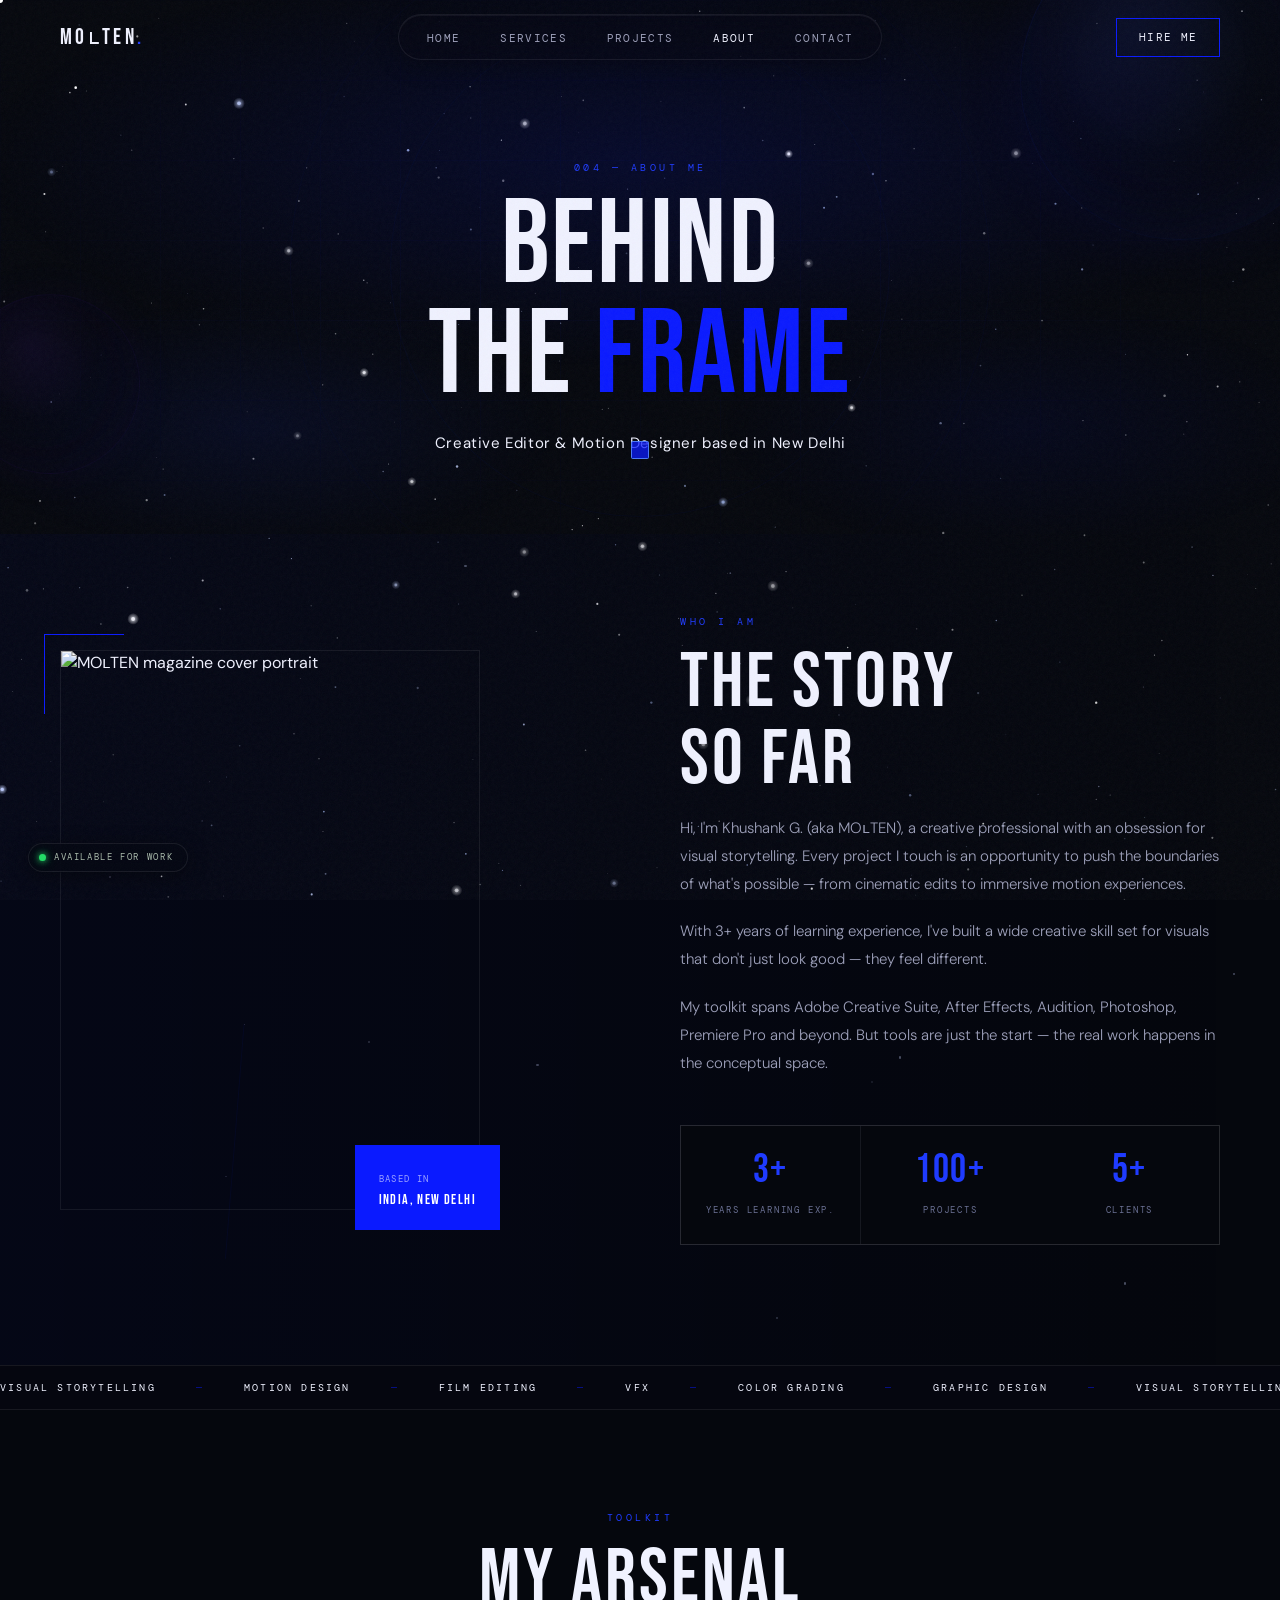
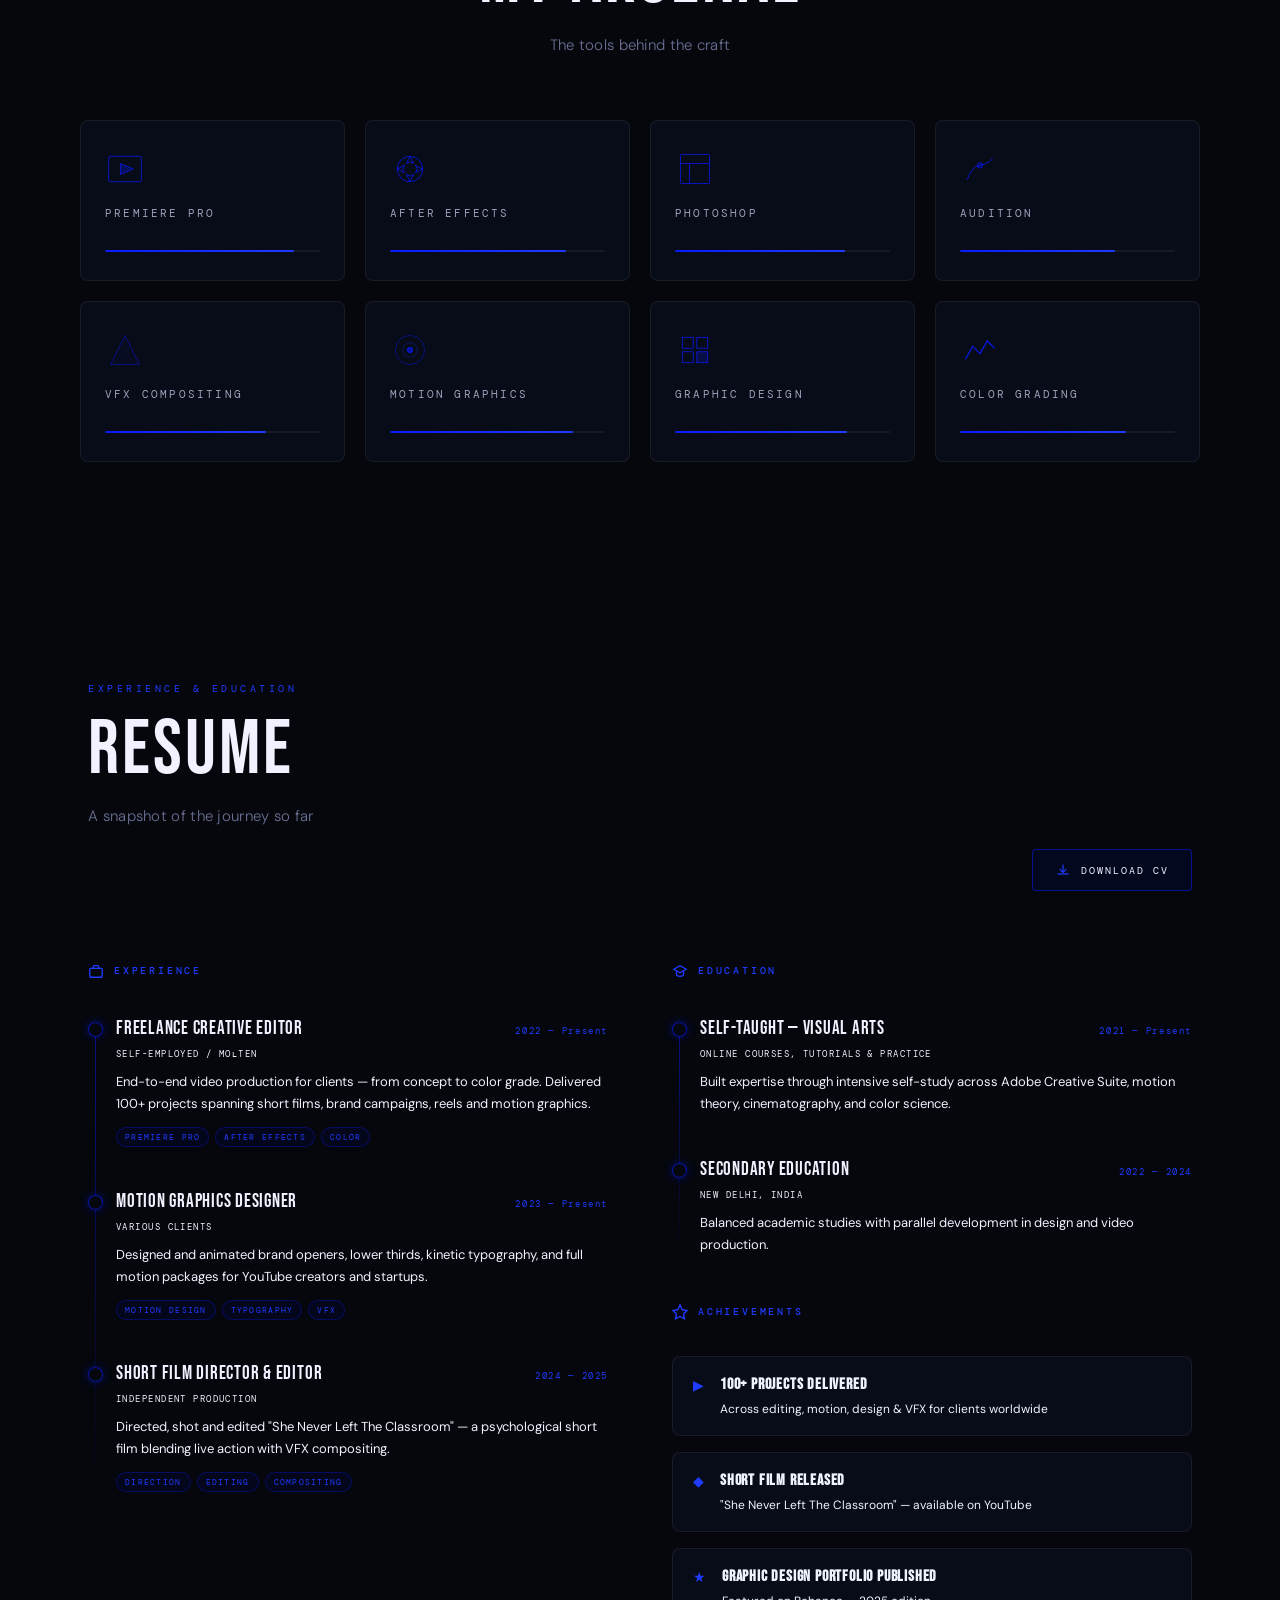
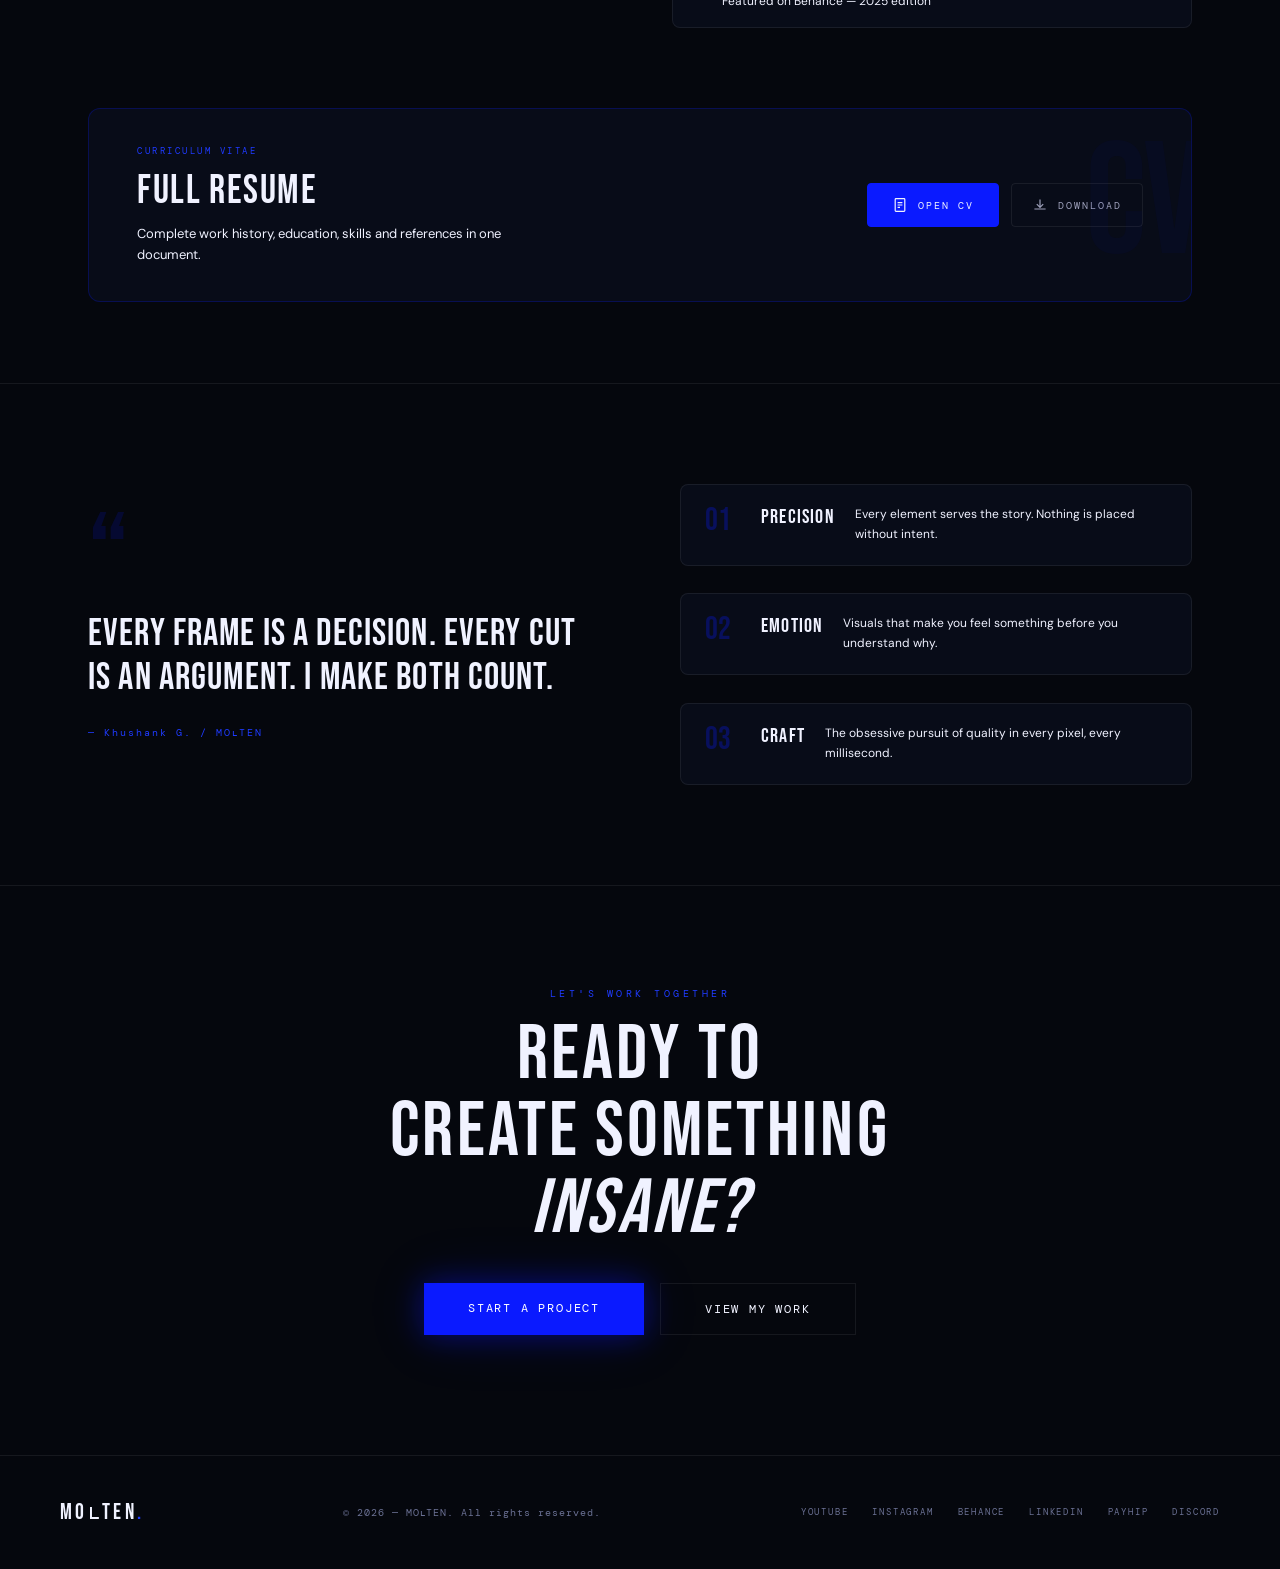
==== commit e4f73230: "ALOT OF CHANGES" ====
--- a/about.html
+++ b/about.html
@@ -1,394 +1,400 @@
-<!DOCTYPE html>
-<html lang="en">
-<head>
-  <meta charset="UTF-8">
-  <meta name="viewport" content="width=device-width, initial-scale=1.0">
-  <link rel="icon" href="assets/icon.png" type="image/png">
-  <title>MOʟTEN — About</title>
-  <link href="https://cdn.jsdelivr.net/npm/bootstrap@5.3.3/dist/css/bootstrap.min.css" rel="stylesheet">
-  <link rel="preconnect" href="https://fonts.googleapis.com">
-  <link href="https://fonts.googleapis.com/css2?family=Bebas+Neue&family=DM+Sans:wght@300;400;500&family=DM+Mono:wght@300;400&display=swap" rel="stylesheet">
-  <link rel="stylesheet" href="css/style.css">
-</head>
-<body>
-<canvas id="spaceCanvas"></canvas>
-<div class="shooting-star" id="shootingStar"></div>
-<div id="cursor-dot"></div>
-<div id="cursor-square"></div>
-
-<nav class="molten-nav">
-  <a href="index.html" class="nav-logo">MOʟTEN<span>.</span></a>
-  <ul class="nav-links-center">
-    <li><a href="index.html">Home</a></li>
-    <li><a href="services.html">Services</a></li>
-    <li><a href="projects.html">Projects</a></li>
-    <li><a href="about" class="nav-active">About</a></li>
-    <li><a href="contact.html">Contact</a></li>
-  </ul>
-  <div class="nav-right">
-    <a href="contact.html" class="nav-cta"><span>Hire Me</span></a>
-    <button class="nav-hamburger" id="hamburger" type="button" aria-label="Open menu" aria-expanded="false" aria-controls="mobileMenu" onclick="toggleMenu()">
-      <span></span><span></span><span></span>
-    </button>
-  </div>
-</nav>
-<div class="nav-mobile-menu" id="mobileMenu">
-  <a href="index.html" onclick="toggleMenu()">Home</a>
-  <a href="services.html" onclick="toggleMenu()">Services</a>
-  <a href="projects.html" onclick="toggleMenu()">Projects</a>
-  <a href="about" class="nav-active" onclick="toggleMenu()">About</a>
-  <a href="contact.html" onclick="toggleMenu()">Contact</a>
-  <a href="contact.html" class="mobile-cta" onclick="toggleMenu()">Hire Me</a>
-</div>
-
-<!-- ── PAGE HERO ── -->
-<section class="page-hero-section">
-  <div class="hero-bg"></div>
-  <div class="hero-grid"></div>
-  <div class="space-planet space-planet-1"></div>
-  <div class="space-planet space-planet-2"></div>
-  <div class="space-orbit space-orbit-1"></div>
-  <div class="space-orbit space-orbit-2"></div>
-  <div class="page-hero-content text-center">
-    <span class="section-tag sa sa-up sa-d1">004 — About Me</span>
-    <h1 class="page-hero-title sa sa-up sa-d2">BEHIND<br>THE <em>FRAME</em></h1>
-    <p class="page-hero-sub sa sa-up sa-d3">Creative Editor &amp; Motion Designer based in New Delhi</p>
-  </div>
-</section>
-
-<!-- ── INTRO / PHOTO ── -->
-<section class="about-section" id="about" style="padding-top:80px;">
-  <div class="about-inner">
-    <div class="about-img-wrap reveal sa sa-right">
-      <div class="about-img">
-        <img src="assets/Magazine Cover.png" width="3508" height="4961" alt="MOʟTEN magazine cover portrait"/>
-      </div>
-      <div class="about-img-label">
-        <small>Based in</small>
-        <span>India, New Delhi</span>
-      </div>
-    </div>
-    <div class="reveal" style="transition-delay:.2s">
-      <span class="section-tag sa sa-left sa-d1">Who I Am</span>
-      <h2 class="section-title sa sa-left sa-d2">THE STORY<br>SO FAR</h2>
-      <p class="about-text sa sa-left sa-d3">Hi, I'm Khushank G. (aka MOʟTEN), a creative professional with an obsession for visual storytelling. Every project I touch is an opportunity to push the boundaries of what's possible — from cinematic edits to immersive motion experiences.</p>
-      <p class="about-text sa sa-left sa-d4">With 3+ years of learning experience, I've built a wide creative skill set for visuals that don't just look good — they feel different.</p>
-      <p class="about-text sa sa-left sa-d5">My toolkit spans Adobe Creative Suite, After Effects, Audition, Photoshop, Premiere Pro and beyond. But tools are just the start — the real work happens in the conceptual space.</p>
-      <div class="about-stats">
-        <div class="stat-item sa sa-pop sa-d3"><span class="stat-num">3+</span><span class="stat-label">Years Learning Exp.</span></div>
-        <div class="stat-item sa sa-pop sa-d4"><span class="stat-num">100+</span><span class="stat-label">Projects</span></div>
-        <div class="stat-item sa sa-pop sa-d5"><span class="stat-num">5+</span><span class="stat-label">Clients</span></div>
-      </div>
-    </div>
-  </div>
-</section>
-
-<!-- ── MARQUEE DIVIDER ── -->
-<div class="about-marquee-divider" aria-hidden="true">
-  <div class="about-marquee-inner">
-    <span>Visual Storytelling</span><span class="adiv">—</span>
-    <span>Motion Design</span><span class="adiv">—</span>
-    <span>Film Editing</span><span class="adiv">—</span>
-    <span>VFX</span><span class="adiv">—</span>
-    <span>Color Grading</span><span class="adiv">—</span>
-    <span>Graphic Design</span><span class="adiv">—</span>
-    <span>Visual Storytelling</span><span class="adiv">—</span>
-    <span>Motion Design</span><span class="adiv">—</span>
-    <span>Film Editing</span><span class="adiv">—</span>
-    <span>VFX</span><span class="adiv">—</span>
-    <span>Color Grading</span><span class="adiv">—</span>
-    <span>Graphic Design</span><span class="adiv">—</span>
-  </div>
-</div>
-
-<!-- ── SKILLS ARSENAL ── -->
-<section class="about-skills-section">
-  <div class="about-skills-inner">
-    <div class="text-center reveal" style="margin-bottom:64px;">
-      <span class="section-tag sa sa-up sa-d1">Toolkit</span>
-      <h2 class="section-title sa sa-up sa-d2">MY ARSENAL</h2>
-      <p class="section-sub sa sa-up sa-d3">The tools behind the craft</p>
-    </div>
-    <div class="skills-grid reveal">
-      <div class="skill-card sa sa-pop sa-d1">
-        <div class="skill-icon"><svg viewBox="0 0 44 44"><rect x="4" y="8" width="36" height="28" rx="2"/><polygon points="17,16 31,22 17,28" style="fill:rgba(10,26,255,.3);stroke:rgba(10,26,255,.8);stroke-width:1"/></svg></div>
-        <span class="skill-name">Premiere Pro</span>
-        <div class="skill-bar"><div class="skill-bar-fill" style="--pct:88%"></div></div>
-      </div>
-      <div class="skill-card sa sa-pop sa-d2">
-        <div class="skill-icon"><svg viewBox="0 0 44 44"><circle cx="22" cy="22" r="14"/><path d="M22 8 L26 16 L22 14 L18 16 Z"/><path d="M36 22 L28 18 L30 22 L28 26 Z"/><path d="M22 36 L18 28 L22 30 L26 28 Z"/><path d="M8 22 L16 26 L14 22 L16 18 Z"/></svg></div>
-        <span class="skill-name">After Effects</span>
-        <div class="skill-bar"><div class="skill-bar-fill" style="--pct:82%"></div></div>
-      </div>
-      <div class="skill-card sa sa-pop sa-d3">
-        <div class="skill-icon"><svg viewBox="0 0 44 44"><rect x="6" y="6" width="32" height="32" rx="1"/><line x1="6" y1="16" x2="38" y2="16"/><line x1="16" y1="16" x2="16" y2="38"/></svg></div>
-        <span class="skill-name">Photoshop</span>
-        <div class="skill-bar"><div class="skill-bar-fill" style="--pct:79%"></div></div>
-      </div>
-      <div class="skill-card sa sa-pop sa-d4">
-        <div class="skill-icon"><svg viewBox="0 0 44 44"><path d="M8 34 Q12 20 22 18 Q32 16 36 10"/><circle cx="22" cy="18" r="3" style="fill:rgba(10,26,255,.3);stroke:rgba(10,26,255,.8)"/></svg></div>
-        <span class="skill-name">Audition</span>
-        <div class="skill-bar"><div class="skill-bar-fill" style="--pct:72%"></div></div>
-      </div>
-      <div class="skill-card sa sa-pop sa-d1">
-        <div class="skill-icon"><svg viewBox="0 0 44 44"><polygon points="22,6 38,38 6,38" style="stroke:rgba(10,26,255,.6);fill:rgba(10,26,255,.05)"/></svg></div>
-        <span class="skill-name">VFX Compositing</span>
-        <div class="skill-bar"><div class="skill-bar-fill" style="--pct:75%"></div></div>
-      </div>
-      <div class="skill-card sa sa-pop sa-d2">
-        <div class="skill-icon"><svg viewBox="0 0 44 44"><circle cx="22" cy="22" r="16" style="stroke:rgba(10,26,255,.6);fill:none"/><circle cx="22" cy="22" r="8" style="stroke:rgba(31,59,255,.4);fill:none"/><circle cx="22" cy="22" r="3" style="fill:rgba(10,26,255,.6)"/></svg></div>
-        <span class="skill-name">Motion Graphics</span>
-        <div class="skill-bar"><div class="skill-bar-fill" style="--pct:85%"></div></div>
-      </div>
-      <div class="skill-card sa sa-pop sa-d3">
-        <div class="skill-icon"><svg viewBox="0 0 44 44"><rect x="8" y="8" width="12" height="12"/><rect x="24" y="8" width="12" height="12"/><rect x="8" y="24" width="12" height="12"/><rect x="24" y="24" width="12" height="12" style="fill:rgba(10,26,255,.2)"/></svg></div>
-        <span class="skill-name">Graphic Design</span>
-        <div class="skill-bar"><div class="skill-bar-fill" style="--pct:80%"></div></div>
-      </div>
-      <div class="skill-card sa sa-pop sa-d4">
-        <div class="skill-icon"><svg viewBox="0 0 44 44"><polyline points="6,32 14,18 22,26 30,12 38,20" style="stroke:rgba(10,26,255,.8);fill:none;stroke-width:1.5"/></svg></div>
-        <span class="skill-name">Color Grading</span>
-        <div class="skill-bar"><div class="skill-bar-fill" style="--pct:77%"></div></div>
-      </div>
-    </div>
-  </div>
-</section>
-
-<!-- ── RESUME / CV ── -->
-<section class="resume-section" id="resume">
-  <div class="resume-inner">
-
-    <div class="resume-header reveal">
-      <div>
-        <span class="section-tag sa sa-up sa-d1">Experience &amp; Education</span>
-        <h2 class="section-title sa sa-up sa-d2">RESUME</h2>
-        <p class="section-sub sa sa-up sa-d3">A snapshot of the journey so far</p>
-      </div>
-      <a href="assets/CV.pdf" target="_blank" rel="noopener noreferrer" class="cv-btn sa sa-pop sa-d3" download>
-        <svg viewBox="0 0 20 20" fill="none" stroke="currentColor" stroke-width="1.5">
-          <path d="M10 3v10M6 9l4 4 4-4"/>
-          <path d="M3 15h14"/>
-        </svg>
-        <span>Download CV</span>
-      </a>
-    </div>
-
-    <div class="resume-columns reveal">
-
-      <!-- LEFT: Experience -->
-      <div class="resume-col">
-        <h3 class="resume-col-title sa sa-left sa-d1">
-          <svg viewBox="0 0 18 18" fill="none" stroke="currentColor" stroke-width="1.5"><rect x="2" y="6" width="14" height="10" rx="1"/><path d="M6 6V4a1 1 0 0 1 1-1h4a1 1 0 0 1 1 1v2"/></svg>
-          Experience
-        </h3>
-        <div class="resume-timeline">
-          <div class="resume-item sa sa-left sa-d2">
-            <div class="resume-dot"></div>
-            <div class="resume-item-content">
-              <div class="resume-item-header">
-                <span class="resume-role">Freelance Creative Editor</span>
-                <span class="resume-date">2022 — Present</span>
-              </div>
-              <span class="resume-org">Self-employed / MOʟTEN</span>
-              <p class="resume-desc">End-to-end video production for clients — from concept to color grade. Delivered 100+ projects spanning short films, brand campaigns, reels and motion graphics.</p>
-              <div class="resume-tags">
-                <span>Premiere Pro</span><span>After Effects</span><span>Color</span>
-              </div>
-            </div>
-          </div>
-          <div class="resume-item sa sa-left sa-d3">
-            <div class="resume-dot"></div>
-            <div class="resume-item-content">
-              <div class="resume-item-header">
-                <span class="resume-role">Motion Graphics Designer</span>
-                <span class="resume-date">2023 — Present</span>
-              </div>
-              <span class="resume-org">Various Clients</span>
-              <p class="resume-desc">Designed and animated brand openers, lower thirds, kinetic typography, and full motion packages for YouTube creators and startups.</p>
-              <div class="resume-tags">
-                <span>Motion Design</span><span>Typography</span><span>VFX</span>
-              </div>
-            </div>
-          </div>
-          <div class="resume-item sa sa-left sa-d4">
-            <div class="resume-dot"></div>
-            <div class="resume-item-content">
-              <div class="resume-item-header">
-                <span class="resume-role">Short Film Director &amp; Editor</span>
-                <span class="resume-date">2024 — 2025</span>
-              </div>
-              <span class="resume-org">Independent Production</span>
-              <p class="resume-desc">Directed, shot and edited "She Never Left The Classroom" — a psychological short film blending live action with VFX compositing.</p>
-              <div class="resume-tags">
-                <span>Direction</span><span>Editing</span><span>Compositing</span>
-              </div>
-            </div>
-          </div>
-        </div>
-      </div>
-
-      <!-- RIGHT: Education + Achievements -->
-      <div class="resume-col">
-        <h3 class="resume-col-title sa sa-right sa-d1">
-          <svg viewBox="0 0 18 18" fill="none" stroke="currentColor" stroke-width="1.5"><path d="M2 7l7-4 7 4-7 4-7-4z"/><path d="M5 9v4c0 1.1 2 2 4 2s4-.9 4-2V9"/></svg>
-          Education
-        </h3>
-        <div class="resume-timeline">
-          <div class="resume-item sa sa-right sa-d2">
-            <div class="resume-dot"></div>
-            <div class="resume-item-content">
-              <div class="resume-item-header">
-                <span class="resume-role">Self-Taught — Visual Arts</span>
-                <span class="resume-date">2021 — Present</span>
-              </div>
-              <span class="resume-org">Online Courses, Tutorials &amp; Practice</span>
-              <p class="resume-desc">Built expertise through intensive self-study across Adobe Creative Suite, motion theory, cinematography, and color science.</p>
-            </div>
-          </div>
-          <div class="resume-item sa sa-right sa-d3">
-            <div class="resume-dot"></div>
-            <div class="resume-item-content">
-              <div class="resume-item-header">
-                <span class="resume-role">Secondary Education</span>
-                <span class="resume-date">2022 — 2024</span>
-              </div>
-              <span class="resume-org">New Delhi, India</span>
-              <p class="resume-desc">Balanced academic studies with parallel development in design and video production.</p>
-            </div>
-          </div>
-        </div>
-
-        <h3 class="resume-col-title sa sa-right sa-d2" style="margin-top:48px;">
-          <svg viewBox="0 0 18 18" fill="none" stroke="currentColor" stroke-width="1.5"><polygon points="9,1 11.5,6.5 17,7.3 13,11.2 14,16.7 9,14 4,16.7 5,11.2 1,7.3 6.5,6.5"/></svg>
-          Achievements
-        </h3>
-        <div class="resume-achievements">
-          <div class="achievement-item sa sa-pop sa-d2">
-            <span class="achievement-icon">&#9654;</span>
-            <div>
-              <strong>100+ Projects Delivered</strong>
-              <p>Across editing, motion, design &amp; VFX for clients worldwide</p>
-            </div>
-          </div>
-          <div class="achievement-item sa sa-pop sa-d3">
-            <span class="achievement-icon">&#9670;</span>
-            <div>
-              <strong>Short Film Released</strong>
-              <p>"She Never Left The Classroom" — available on YouTube</p>
-            </div>
-          </div>
-          <div class="achievement-item sa sa-pop sa-d4">
-            <span class="achievement-icon">&#9733;</span>
-            <div>
-              <strong>Graphic Design Portfolio Published</strong>
-              <p>Featured on Behance — 2025 edition</p>
-            </div>
-          </div>
-        </div>
-      </div>
-
-    </div><!-- /resume-columns -->
-
-    <!-- CV open button (full-width) -->
-    <div class="cv-open-wrap reveal">
-      <div class="cv-open-card sa sa-up sa-d2">
-        <div class="cv-open-left">
-          <span class="cv-open-label">Curriculum Vitae</span>
-          <h3 class="cv-open-title">Full Resume</h3>
-          <p class="cv-open-sub">Complete work history, education, skills and references in one document.</p>
-        </div>
-        <div class="cv-open-right">
-          <a href="assets/CV.pdf" target="_blank" rel="noopener noreferrer" class="cv-open-btn">
-            <svg viewBox="0 0 20 20" fill="none" stroke="currentColor" stroke-width="1.5"><rect x="4" y="2" width="12" height="16" rx="1"/><line x1="7" y1="7" x2="13" y2="7"/><line x1="7" y1="10" x2="13" y2="10"/><line x1="7" y1="13" x2="10" y2="13"/></svg>
-            Open CV
-          </a>
-          <a href="assets/CV.pdf" download class="cv-download-btn">
-            <svg viewBox="0 0 20 20" fill="none" stroke="currentColor" stroke-width="1.5"><path d="M10 3v10M6 9l4 4 4-4"/><path d="M3 15h14"/></svg>
-            Download
-          </a>
-        </div>
-      </div>
-    </div>
-
-  </div>
-</section>
-
-<!-- ── PHILOSOPHY / QUOTE ── -->
-<section class="about-philosophy-section">
-  <div class="philosophy-inner reveal">
-    <div class="philosophy-quote sa sa-up sa-d1">
-      <span class="philosophy-mark">&ldquo;</span>
-      <blockquote>Every frame is a decision. Every cut is an argument. I make both count.</blockquote>
-      <span class="philosophy-author">— Khushank G. / MOʟTEN</span>
-    </div>
-    <div class="philosophy-pillars">
-      <div class="pillar-item sa sa-pop sa-d2">
-        <span class="pillar-num">01</span>
-        <h4 class="pillar-title">Precision</h4>
-        <p class="pillar-desc">Every element serves the story. Nothing is placed without intent.</p>
-      </div>
-      <div class="pillar-item sa sa-pop sa-d3">
-        <span class="pillar-num">02</span>
-        <h4 class="pillar-title">Emotion</h4>
-        <p class="pillar-desc">Visuals that make you feel something before you understand why.</p>
-      </div>
-      <div class="pillar-item sa sa-pop sa-d4">
-        <span class="pillar-num">03</span>
-        <h4 class="pillar-title">Craft</h4>
-        <p class="pillar-desc">The obsessive pursuit of quality in every pixel, every millisecond.</p>
-      </div>
-    </div>
-  </div>
-</section>
-
-<!-- ── CTA ── -->
-<section class="about-cta-section">
-  <div class="about-cta-inner reveal">
-    <span class="section-tag sa sa-up sa-d1">Let's Work Together</span>
-    <h2 class="section-title sa sa-up sa-d2">READY TO<br>CREATE SOMETHING <em>INSANE?</em></h2>
-    <div class="about-cta-btns sa sa-pop sa-d3">
-      <a href="contact.html" class="btn-primary-molten">Start a Project</a>
-      <a href="projects.html" class="btn-secondary-molten">View My Work</a>
-    </div>
-  </div>
-</section>
-
-<footer class="molten-footer">
-  <a href="index.html" class="footer-logo">MOʟTEN<span>.</span></a>
-  <div class="footer-copy">&copy; 2026 — MOʟTEN. All rights reserved.</div>
-  <div class="footer-social">
-    <a href="https://www.youtube.com/@molten_fx" target="_blank" rel="noopener noreferrer">YouTube</a>
-    <a href="https://www.instagram.com/molten_fx/" target="_blank" rel="noopener noreferrer">Instagram</a>
-    <a href="https://www.behance.net/Khushank-Gautam" target="_blank" rel="noopener noreferrer">Behance</a>
-    <a href="https://www.linkedin.com/in/khushank-gautam/" target="_blank" rel="noopener noreferrer">LinkedIn</a>
-    <a href="https://payhip.com/moltenfx" target="_blank" rel="noopener noreferrer">Payhip</a>
-    <a href="https://discordapp.com/users/1242061395521175622" target="_blank" rel="noopener noreferrer">Discord</a>
-  </div>
-</footer>
-<script src="https://cdn.jsdelivr.net/npm/bootstrap@5.3.3/dist/js/bootstrap.bundle.min.js"></script>
-<script src="js/main.js"></script>
-
-<nav class="mobile-bottom-nav" aria-label="Mobile navigation">
-  <a href="index.html" class="mbn-item">
-    <svg class="mbn-icon" viewBox="0 0 24 24"><path d="M3 9.5L12 3l9 6.5V20a1 1 0 0 1-1 1H5a1 1 0 0 1-1-1V9.5z"/><path d="M9 21V12h6v9"/></svg>
-    <span class="mbn-label">Home</span>
-  </a>
-  <a href="services.html" class="mbn-item">
-    <svg class="mbn-icon" viewBox="0 0 24 24"><rect x="3" y="3" width="8" height="8" rx="1"/><rect x="13" y="3" width="8" height="8" rx="1"/><rect x="3" y="13" width="8" height="8" rx="1"/><path d="M17 13v8M13 17h8"/></svg>
-    <span class="mbn-label">Services</span>
-  </a>
-  <a href="projects.html" class="mbn-item">
-    <svg class="mbn-icon" viewBox="0 0 24 24"><rect x="3" y="3" width="18" height="14" rx="1"/><path d="M3 9h18M8 21h8M12 17v4"/></svg>
-    <span class="mbn-label">Projects</span>
-  </a>
-  <a href="about" class="mbn-item mbn-active">
-    <svg class="mbn-icon" viewBox="0 0 24 24"><circle cx="12" cy="8" r="4"/><path d="M4 20c0-4 3.6-7 8-7s8 3 8 7"/></svg>
-    <span class="mbn-label">About</span>
-  </a>
-  <a href="contact.html" class="mbn-item">
-    <svg class="mbn-icon" viewBox="0 0 24 24"><path d="M21 15a2 2 0 0 1-2 2H7l-4 4V5a2 2 0 0 1 2-2h14a2 2 0 0 1 2 2z"/></svg>
-    <span class="mbn-label">Contact</span>
-  </a>
-</nav>
-</body>
+<!DOCTYPE html>
+<html lang="en">
+<head>
+  <meta charset="UTF-8">
+  <meta name="viewport" content="width=device-width, initial-scale=1.0">
+  <link rel="icon" href="assets/icon.png" type="image/png">
+  <title>MOʟTEN — About</title>
+  <link href="https://cdn.jsdelivr.net/npm/bootstrap@5.3.3/dist/css/bootstrap.min.css" rel="stylesheet">
+  <link rel="preconnect" href="https://fonts.googleapis.com">
+  <link href="https://fonts.googleapis.com/css2?family=Bebas+Neue&family=DM+Sans:wght@300;400;500&family=DM+Mono:wght@300;400&display=swap" rel="stylesheet">
+  <link rel="stylesheet" href="css/style.css">
+  <script src="https://cdn.jsdelivr.net/npm/@studio-freight/lenis@1.0.42/dist/lenis.min.js"></script>
+</head>
+<body>
+<div class="page-transition-overlay" id="pageTransitionOverlay"></div>
+<canvas id="spaceCanvas"></canvas>
+<div class="shooting-star" id="shootingStar"></div>
+<div id="cursor-dot"></div>
+<div id="cursor-square"></div>
+<div class="availability-badge" id="availBadge">
+  <span class="avail-dot"></span>
+  <span class="avail-text">Available for work</span>
+</div>
+
+<nav class="molten-nav">
+  <a href="index.html" class="nav-logo">MOʟTEN<span>.</span></a>
+  <ul class="nav-links-center">
+    <li><a href="index.html">Home</a></li>
+    <li><a href="services.html">Services</a></li>
+    <li><a href="projects.html">Projects</a></li>
+    <li><a href="about.html" class="nav-active">About</a></li>
+    <li><a href="contact.html">Contact</a></li>
+  </ul>
+  <div class="nav-right">
+    <a href="contact.html" class="nav-cta"><span>Hire Me</span></a>
+    <button class="nav-hamburger" id="hamburger" type="button" aria-label="Open menu" aria-expanded="false" aria-controls="mobileMenu" onclick="toggleMenu()">
+      <span></span><span></span><span></span>
+    </button>
+  </div>
+</nav>
+<div class="nav-mobile-menu" id="mobileMenu">
+  <a href="index.html" onclick="toggleMenu()">Home</a>
+  <a href="services.html" onclick="toggleMenu()">Services</a>
+  <a href="projects.html" onclick="toggleMenu()">Projects</a>
+  <a href="about.html" class="nav-active" onclick="toggleMenu()">About</a>
+  <a href="contact.html" onclick="toggleMenu()">Contact</a>
+  <a href="contact.html" class="mobile-cta" onclick="toggleMenu()">Hire Me</a>
+</div>
+
+<!-- ── PAGE HERO ── -->
+<section class="page-hero-section">
+  <div class="hero-bg"></div>
+  <div class="hero-grid"></div>
+  <div class="space-planet space-planet-1"></div>
+  <div class="space-planet space-planet-2"></div>
+  <div class="space-orbit space-orbit-1"></div>
+  <div class="space-orbit space-orbit-2"></div>
+  <div class="page-hero-content text-center">
+    <span class="section-tag sa sa-up sa-d1">004 — About Me</span>
+    <h1 class="page-hero-title sa sa-up sa-d2">BEHIND<br>THE <em>FRAME</em></h1>
+    <p class="page-hero-sub sa sa-up sa-d3">Creative Editor &amp; Motion Designer based in New Delhi</p>
+  </div>
+</section>
+
+<!-- ── INTRO / PHOTO ── -->
+<section class="about-section" id="about" style="padding-top:80px;">
+  <div class="about-inner">
+    <div class="about-img-wrap reveal sa sa-right">
+      <div class="about-img">
+        <img src="assets/Magazine Cover.png" width="3508" height="4961" alt="MOʟTEN magazine cover portrait"/>
+      </div>
+      <div class="about-img-label">
+        <small>Based in</small>
+        <span>India, New Delhi</span>
+      </div>
+    </div>
+    <div class="reveal" style="transition-delay:.2s">
+      <span class="section-tag sa sa-left sa-d1">Who I Am</span>
+      <h2 class="section-title sa sa-left sa-d2">THE STORY<br>SO FAR</h2>
+      <p class="about-text sa sa-left sa-d3">Hi, I'm Khushank G. (aka MOʟTEN), a creative professional with an obsession for visual storytelling. Every project I touch is an opportunity to push the boundaries of what's possible — from cinematic edits to immersive motion experiences.</p>
+      <p class="about-text sa sa-left sa-d4">With 3+ years of learning experience, I've built a wide creative skill set for visuals that don't just look good — they feel different.</p>
+      <p class="about-text sa sa-left sa-d5">My toolkit spans Adobe Creative Suite, After Effects, Audition, Photoshop, Premiere Pro and beyond. But tools are just the start — the real work happens in the conceptual space.</p>
+      <div class="about-stats">
+        <div class="stat-item sa sa-pop sa-d3"><span class="stat-num">3+</span><span class="stat-label">Years Learning Exp.</span></div>
+        <div class="stat-item sa sa-pop sa-d4"><span class="stat-num">100+</span><span class="stat-label">Projects</span></div>
+        <div class="stat-item sa sa-pop sa-d5"><span class="stat-num">5+</span><span class="stat-label">Clients</span></div>
+      </div>
+    </div>
+  </div>
+</section>
+
+<!-- ── MARQUEE DIVIDER ── -->
+<div class="about-marquee-divider" aria-hidden="true">
+  <div class="about-marquee-inner">
+    <span>Visual Storytelling</span><span class="adiv">—</span>
+    <span>Motion Design</span><span class="adiv">—</span>
+    <span>Film Editing</span><span class="adiv">—</span>
+    <span>VFX</span><span class="adiv">—</span>
+    <span>Color Grading</span><span class="adiv">—</span>
+    <span>Graphic Design</span><span class="adiv">—</span>
+    <span>Visual Storytelling</span><span class="adiv">—</span>
+    <span>Motion Design</span><span class="adiv">—</span>
+    <span>Film Editing</span><span class="adiv">—</span>
+    <span>VFX</span><span class="adiv">—</span>
+    <span>Color Grading</span><span class="adiv">—</span>
+    <span>Graphic Design</span><span class="adiv">—</span>
+  </div>
+</div>
+
+<!-- ── SKILLS ARSENAL ── -->
+<section class="about-skills-section">
+  <div class="about-skills-inner">
+    <div class="text-center reveal" style="margin-bottom:64px;">
+      <span class="section-tag sa sa-up sa-d1">Toolkit</span>
+      <h2 class="section-title sa sa-up sa-d2">MY ARSENAL</h2>
+      <p class="section-sub sa sa-up sa-d3">The tools behind the craft</p>
+    </div>
+    <div class="skills-grid reveal">
+      <div class="skill-card sa sa-pop sa-d1">
+        <div class="skill-icon"><svg viewBox="0 0 44 44"><rect x="4" y="8" width="36" height="28" rx="2"/><polygon points="17,16 31,22 17,28" style="fill:rgba(10,26,255,.3);stroke:rgba(10,26,255,.8);stroke-width:1"/></svg></div>
+        <span class="skill-name">Premiere Pro</span>
+        <div class="skill-bar"><div class="skill-bar-fill" style="--pct:88%"></div></div>
+      </div>
+      <div class="skill-card sa sa-pop sa-d2">
+        <div class="skill-icon"><svg viewBox="0 0 44 44"><circle cx="22" cy="22" r="14"/><path d="M22 8 L26 16 L22 14 L18 16 Z"/><path d="M36 22 L28 18 L30 22 L28 26 Z"/><path d="M22 36 L18 28 L22 30 L26 28 Z"/><path d="M8 22 L16 26 L14 22 L16 18 Z"/></svg></div>
+        <span class="skill-name">After Effects</span>
+        <div class="skill-bar"><div class="skill-bar-fill" style="--pct:82%"></div></div>
+      </div>
+      <div class="skill-card sa sa-pop sa-d3">
+        <div class="skill-icon"><svg viewBox="0 0 44 44"><rect x="6" y="6" width="32" height="32" rx="1"/><line x1="6" y1="16" x2="38" y2="16"/><line x1="16" y1="16" x2="16" y2="38"/></svg></div>
+        <span class="skill-name">Photoshop</span>
+        <div class="skill-bar"><div class="skill-bar-fill" style="--pct:79%"></div></div>
+      </div>
+      <div class="skill-card sa sa-pop sa-d4">
+        <div class="skill-icon"><svg viewBox="0 0 44 44"><path d="M8 34 Q12 20 22 18 Q32 16 36 10"/><circle cx="22" cy="18" r="3" style="fill:rgba(10,26,255,.3);stroke:rgba(10,26,255,.8)"/></svg></div>
+        <span class="skill-name">Audition</span>
+        <div class="skill-bar"><div class="skill-bar-fill" style="--pct:72%"></div></div>
+      </div>
+      <div class="skill-card sa sa-pop sa-d1">
+        <div class="skill-icon"><svg viewBox="0 0 44 44"><polygon points="22,6 38,38 6,38" style="stroke:rgba(10,26,255,.6);fill:rgba(10,26,255,.05)"/></svg></div>
+        <span class="skill-name">VFX Compositing</span>
+        <div class="skill-bar"><div class="skill-bar-fill" style="--pct:75%"></div></div>
+      </div>
+      <div class="skill-card sa sa-pop sa-d2">
+        <div class="skill-icon"><svg viewBox="0 0 44 44"><circle cx="22" cy="22" r="16" style="stroke:rgba(10,26,255,.6);fill:none"/><circle cx="22" cy="22" r="8" style="stroke:rgba(31,59,255,.4);fill:none"/><circle cx="22" cy="22" r="3" style="fill:rgba(10,26,255,.6)"/></svg></div>
+        <span class="skill-name">Motion Graphics</span>
+        <div class="skill-bar"><div class="skill-bar-fill" style="--pct:85%"></div></div>
+      </div>
+      <div class="skill-card sa sa-pop sa-d3">
+        <div class="skill-icon"><svg viewBox="0 0 44 44"><rect x="8" y="8" width="12" height="12"/><rect x="24" y="8" width="12" height="12"/><rect x="8" y="24" width="12" height="12"/><rect x="24" y="24" width="12" height="12" style="fill:rgba(10,26,255,.2)"/></svg></div>
+        <span class="skill-name">Graphic Design</span>
+        <div class="skill-bar"><div class="skill-bar-fill" style="--pct:80%"></div></div>
+      </div>
+      <div class="skill-card sa sa-pop sa-d4">
+        <div class="skill-icon"><svg viewBox="0 0 44 44"><polyline points="6,32 14,18 22,26 30,12 38,20" style="stroke:rgba(10,26,255,.8);fill:none;stroke-width:1.5"/></svg></div>
+        <span class="skill-name">Color Grading</span>
+        <div class="skill-bar"><div class="skill-bar-fill" style="--pct:77%"></div></div>
+      </div>
+    </div>
+  </div>
+</section>
+
+<!-- ── RESUME / CV ── -->
+<section class="resume-section" id="resume">
+  <div class="resume-inner">
+
+    <div class="resume-header reveal">
+      <div>
+        <span class="section-tag sa sa-up sa-d1">Experience &amp; Education</span>
+        <h2 class="section-title sa sa-up sa-d2">RESUME</h2>
+        <p class="section-sub sa sa-up sa-d3">A snapshot of the journey so far</p>
+      </div>
+      <a href="assets/CV.pdf" target="_blank" rel="noopener noreferrer" class="cv-btn sa sa-pop sa-d3" download>
+        <svg viewBox="0 0 20 20" fill="none" stroke="currentColor" stroke-width="1.5">
+          <path d="M10 3v10M6 9l4 4 4-4"/>
+          <path d="M3 15h14"/>
+        </svg>
+        <span>Download CV</span>
+      </a>
+    </div>
+
+    <div class="resume-columns reveal">
+
+      <!-- LEFT: Experience -->
+      <div class="resume-col">
+        <h3 class="resume-col-title sa sa-left sa-d1">
+          <svg viewBox="0 0 18 18" fill="none" stroke="currentColor" stroke-width="1.5"><rect x="2" y="6" width="14" height="10" rx="1"/><path d="M6 6V4a1 1 0 0 1 1-1h4a1 1 0 0 1 1 1v2"/></svg>
+          Experience
+        </h3>
+        <div class="resume-timeline">
+          <div class="resume-item sa sa-left sa-d2">
+            <div class="resume-dot"></div>
+            <div class="resume-item-content">
+              <div class="resume-item-header">
+                <span class="resume-role">Freelance Creative Editor</span>
+                <span class="resume-date">2022 — Present</span>
+              </div>
+              <span class="resume-org">Self-employed / MOʟTEN</span>
+              <p class="resume-desc">End-to-end video production for clients — from concept to color grade. Delivered 100+ projects spanning short films, brand campaigns, reels and motion graphics.</p>
+              <div class="resume-tags">
+                <span>Premiere Pro</span><span>After Effects</span><span>Color</span>
+              </div>
+            </div>
+          </div>
+          <div class="resume-item sa sa-left sa-d3">
+            <div class="resume-dot"></div>
+            <div class="resume-item-content">
+              <div class="resume-item-header">
+                <span class="resume-role">Motion Graphics Designer</span>
+                <span class="resume-date">2023 — Present</span>
+              </div>
+              <span class="resume-org">Various Clients</span>
+              <p class="resume-desc">Designed and animated brand openers, lower thirds, kinetic typography, and full motion packages for YouTube creators and startups.</p>
+              <div class="resume-tags">
+                <span>Motion Design</span><span>Typography</span><span>VFX</span>
+              </div>
+            </div>
+          </div>
+          <div class="resume-item sa sa-left sa-d4">
+            <div class="resume-dot"></div>
+            <div class="resume-item-content">
+              <div class="resume-item-header">
+                <span class="resume-role">Short Film Director &amp; Editor</span>
+                <span class="resume-date">2024 — 2025</span>
+              </div>
+              <span class="resume-org">Independent Production</span>
+              <p class="resume-desc">Directed, shot and edited "She Never Left The Classroom" — a psychological short film blending live action with VFX compositing.</p>
+              <div class="resume-tags">
+                <span>Direction</span><span>Editing</span><span>Compositing</span>
+              </div>
+            </div>
+          </div>
+        </div>
+      </div>
+
+      <!-- RIGHT: Education + Achievements -->
+      <div class="resume-col">
+        <h3 class="resume-col-title sa sa-right sa-d1">
+          <svg viewBox="0 0 18 18" fill="none" stroke="currentColor" stroke-width="1.5"><path d="M2 7l7-4 7 4-7 4-7-4z"/><path d="M5 9v4c0 1.1 2 2 4 2s4-.9 4-2V9"/></svg>
+          Education
+        </h3>
+        <div class="resume-timeline">
+          <div class="resume-item sa sa-right sa-d2">
+            <div class="resume-dot"></div>
+            <div class="resume-item-content">
+              <div class="resume-item-header">
+                <span class="resume-role">Self-Taught — Visual Arts</span>
+                <span class="resume-date">2021 — Present</span>
+              </div>
+              <span class="resume-org">Online Courses, Tutorials &amp; Practice</span>
+              <p class="resume-desc">Built expertise through intensive self-study across Adobe Creative Suite, motion theory, cinematography, and color science.</p>
+            </div>
+          </div>
+          <div class="resume-item sa sa-right sa-d3">
+            <div class="resume-dot"></div>
+            <div class="resume-item-content">
+              <div class="resume-item-header">
+                <span class="resume-role">Secondary Education</span>
+                <span class="resume-date">2022 — 2024</span>
+              </div>
+              <span class="resume-org">New Delhi, India</span>
+              <p class="resume-desc">Balanced academic studies with parallel development in design and video production.</p>
+            </div>
+          </div>
+        </div>
+
+        <h3 class="resume-col-title sa sa-right sa-d2" style="margin-top:48px;">
+          <svg viewBox="0 0 18 18" fill="none" stroke="currentColor" stroke-width="1.5"><polygon points="9,1 11.5,6.5 17,7.3 13,11.2 14,16.7 9,14 4,16.7 5,11.2 1,7.3 6.5,6.5"/></svg>
+          Achievements
+        </h3>
+        <div class="resume-achievements">
+          <div class="achievement-item sa sa-pop sa-d2">
+            <span class="achievement-icon">&#9654;</span>
+            <div>
+              <strong>100+ Projects Delivered</strong>
+              <p>Across editing, motion, design &amp; VFX for clients worldwide</p>
+            </div>
+          </div>
+          <div class="achievement-item sa sa-pop sa-d3">
+            <span class="achievement-icon">&#9670;</span>
+            <div>
+              <strong>Short Film Released</strong>
+              <p>"She Never Left The Classroom" — available on YouTube</p>
+            </div>
+          </div>
+          <div class="achievement-item sa sa-pop sa-d4">
+            <span class="achievement-icon">&#9733;</span>
+            <div>
+              <strong>Graphic Design Portfolio Published</strong>
+              <p>Featured on Behance — 2025 edition</p>
+            </div>
+          </div>
+        </div>
+      </div>
+
+    </div><!-- /resume-columns -->
+
+    <!-- CV open button (full-width) -->
+    <div class="cv-open-wrap reveal">
+      <div class="cv-open-card sa sa-up sa-d2">
+        <div class="cv-open-left">
+          <span class="cv-open-label">Curriculum Vitae</span>
+          <h3 class="cv-open-title">Full Resume</h3>
+          <p class="cv-open-sub">Complete work history, education, skills and references in one document.</p>
+        </div>
+        <div class="cv-open-right">
+          <a href="assets/CV.pdf" target="_blank" rel="noopener noreferrer" class="cv-open-btn">
+            <svg viewBox="0 0 20 20" fill="none" stroke="currentColor" stroke-width="1.5"><rect x="4" y="2" width="12" height="16" rx="1"/><line x1="7" y1="7" x2="13" y2="7"/><line x1="7" y1="10" x2="13" y2="10"/><line x1="7" y1="13" x2="10" y2="13"/></svg>
+            Open CV
+          </a>
+          <a href="assets/CV.pdf" download class="cv-download-btn">
+            <svg viewBox="0 0 20 20" fill="none" stroke="currentColor" stroke-width="1.5"><path d="M10 3v10M6 9l4 4 4-4"/><path d="M3 15h14"/></svg>
+            Download
+          </a>
+        </div>
+      </div>
+    </div>
+
+  </div>
+</section>
+
+<!-- ── PHILOSOPHY / QUOTE ── -->
+<section class="about-philosophy-section">
+  <div class="philosophy-inner reveal">
+    <div class="philosophy-quote sa sa-up sa-d1">
+      <span class="philosophy-mark">&ldquo;</span>
+      <blockquote>Every frame is a decision. Every cut is an argument. I make both count.</blockquote>
+      <span class="philosophy-author">— Khushank G. / MOʟTEN</span>
+    </div>
+    <div class="philosophy-pillars">
+      <div class="pillar-item sa sa-pop sa-d2">
+        <span class="pillar-num">01</span>
+        <h4 class="pillar-title">Precision</h4>
+        <p class="pillar-desc">Every element serves the story. Nothing is placed without intent.</p>
+      </div>
+      <div class="pillar-item sa sa-pop sa-d3">
+        <span class="pillar-num">02</span>
+        <h4 class="pillar-title">Emotion</h4>
+        <p class="pillar-desc">Visuals that make you feel something before you understand why.</p>
+      </div>
+      <div class="pillar-item sa sa-pop sa-d4">
+        <span class="pillar-num">03</span>
+        <h4 class="pillar-title">Craft</h4>
+        <p class="pillar-desc">The obsessive pursuit of quality in every pixel, every millisecond.</p>
+      </div>
+    </div>
+  </div>
+</section>
+
+<!-- ── CTA ── -->
+<section class="about-cta-section">
+  <div class="about-cta-inner reveal">
+    <span class="section-tag sa sa-up sa-d1">Let's Work Together</span>
+    <h2 class="section-title sa sa-up sa-d2">READY TO<br>CREATE SOMETHING <em>INSANE?</em></h2>
+    <div class="about-cta-btns sa sa-pop sa-d3">
+      <a href="contact.html" class="btn-primary-molten">Start a Project</a>
+      <a href="projects.html" class="btn-secondary-molten">View My Work</a>
+    </div>
+  </div>
+</section>
+
+<footer class="molten-footer">
+  <a href="index.html" class="footer-logo">MOʟTEN<span>.</span></a>
+  <div class="footer-copy">&copy; 2026 — MOʟTEN. All rights reserved.</div>
+  <div class="footer-social">
+    <a href="https://www.youtube.com/@molten_fx" target="_blank" rel="noopener noreferrer">YouTube</a>
+    <a href="https://www.instagram.com/molten_fx/" target="_blank" rel="noopener noreferrer">Instagram</a>
+    <a href="https://www.behance.net/Khushank-Gautam" target="_blank" rel="noopener noreferrer">Behance</a>
+    <a href="https://www.linkedin.com/in/khushank-gautam/" target="_blank" rel="noopener noreferrer">LinkedIn</a>
+    <a href="https://payhip.com/moltenfx" target="_blank" rel="noopener noreferrer">Payhip</a>
+    <a href="https://discordapp.com/users/1242061395521175622" target="_blank" rel="noopener noreferrer">Discord</a>
+  </div>
+</footer>
+<script src="https://cdn.jsdelivr.net/npm/bootstrap@5.3.3/dist/js/bootstrap.bundle.min.js"></script>
+<script src="js/main.js"></script>
+
+<nav class="mobile-bottom-nav" aria-label="Mobile navigation">
+  <a href="index.html" class="mbn-item">
+    <svg class="mbn-icon" viewBox="0 0 24 24"><path d="M3 9.5L12 3l9 6.5V20a1 1 0 0 1-1 1H5a1 1 0 0 1-1-1V9.5z"/><path d="M9 21V12h6v9"/></svg>
+    <span class="mbn-label">Home</span>
+  </a>
+  <a href="services.html" class="mbn-item">
+    <svg class="mbn-icon" viewBox="0 0 24 24"><rect x="3" y="3" width="8" height="8" rx="1"/><rect x="13" y="3" width="8" height="8" rx="1"/><rect x="3" y="13" width="8" height="8" rx="1"/><path d="M17 13v8M13 17h8"/></svg>
+    <span class="mbn-label">Services</span>
+  </a>
+  <a href="projects.html" class="mbn-item">
+    <svg class="mbn-icon" viewBox="0 0 24 24"><rect x="3" y="3" width="18" height="14" rx="1"/><path d="M3 9h18M8 21h8M12 17v4"/></svg>
+    <span class="mbn-label">Projects</span>
+  </a>
+  <a href="about.html" class="mbn-item mbn-active">
+    <svg class="mbn-icon" viewBox="0 0 24 24"><circle cx="12" cy="8" r="4"/><path d="M4 20c0-4 3.6-7 8-7s8 3 8 7"/></svg>
+    <span class="mbn-label">About</span>
+  </a>
+  <a href="contact.html" class="mbn-item">
+    <svg class="mbn-icon" viewBox="0 0 24 24"><path d="M21 15a2 2 0 0 1-2 2H7l-4 4V5a2 2 0 0 1 2-2h14a2 2 0 0 1 2 2z"/></svg>
+    <span class="mbn-label">Contact</span>
+  </a>
+</nav>
+</body>
 </html>
--- a/css/style.css
+++ b/css/style.css
@@ -413,13 +413,16 @@
 .services-grid { display: grid; grid-template-columns: repeat(4,1fr); gap: 1px; max-width: 1200px; margin: 0 auto; background: var(--card-border); border: 1px solid var(--card-border); }
 .service-card {
   background: var(--bg); padding: 48px 36px;
-  position: relative; overflow: hidden; transition: all 0.4s; cursor: default;
+  position: relative; overflow: hidden;
+  /* Only transition non-transform props — JS owns transform for tilt */
+  transition: border-color 0.4s, box-shadow 0.4s, background 0.4s;
+  cursor: default;
 }
 .service-card::before { content: ''; position: absolute; bottom: 0; left: 0; right: 0; height: 2px; background: var(--accent); transform: scaleX(0); transition: transform 0.4s cubic-bezier(0.4,0,0.2,1); }
 .service-card::after { content: ''; position: absolute; inset: 0; background: radial-gradient(ellipse 80% 80% at 50% 120%, rgba(10,26,255,0.12), transparent); opacity: 0; transition: opacity 0.4s; }
 .service-card:hover::before { transform: scaleX(1); }
 .service-card:hover::after { opacity: 1; }
-.service-card:hover { transform: translateY(-4px); }
+/* No CSS hover transform — JS tilt handles all transform on this element */
 .service-num { font-family: 'DM Mono', monospace; font-size: 10px; letter-spacing: 0.25em; color: var(--accent2); margin-bottom: 32px; display: block; }
 .service-icon { width: 44px; height: 44px; margin-bottom: 28px; position: relative; z-index: 1; }
 .service-icon svg { width: 100%; height: 100%; stroke: var(--accent2); fill: none; stroke-width: 1.2; }
@@ -970,12 +973,13 @@
   flex-direction: column;
   align-items: flex-start;
   gap: 16px;
-  transition: border-color 0.3s, transform 0.3s;
+  /* Only transition non-transform props — JS tilt owns transform */
+  transition: border-color 0.3s;
   cursor: default;
 }
 .skill-card:hover {
   border-color: rgba(10,26,255,0.5);
-  transform: translateY(-4px);
+  /* No CSS hover transform — JS tilt handles it */
 }
 .skill-icon svg {
   width: 40px;
@@ -1709,11 +1713,12 @@
   border: 1px solid var(--card-border);
   border-radius: 8px;
   padding: 16px 20px;
-  transition: border-color 0.3s, transform 0.3s;
+  /* Only transition non-transform props — JS tilt owns transform */
+  transition: border-color 0.3s;
 }
 .achievement-item:hover {
   border-color: rgba(10,26,255,0.4);
-  transform: translateX(4px);
+  /* No CSS hover transform — JS tilt handles it */
 }
 .achievement-icon {
   font-size: 14px;
@@ -2823,3 +2828,126 @@
   .showcase-heading { font-size: clamp(38px, 10vw, 60px); }
   .showcase-bg-text { font-size: 120px; opacity: 0.015; }
 }
+
+/* ================================================================
+   #1 MAGNETIC — preserve stacking for magnetic elements
+   ================================================================ */
+.btn-primary-molten,
+.btn-secondary-molten,
+.nav-cta,
+.feat-link,
+.contact-cta-btn,
+.mbn-item {
+  will-change: transform;
+}
+
+
+
+/* ================================================================
+   #4 FILM GRAIN / NOISE OVERLAY
+   ================================================================ */
+body::after {
+  content: '';
+  position: fixed;
+  inset: 0;
+  z-index: 99998;
+  pointer-events: none;
+  opacity: 0.032;
+  background-image: url("data:image/svg+xml,%3Csvg viewBox='0 0 256 256' xmlns='http://www.w3.org/2000/svg'%3E%3Cfilter id='noise'%3E%3CfeTurbulence type='fractalNoise' baseFrequency='0.9' numOctaves='4' stitchTiles='stitch'/%3E%3C/filter%3E%3Crect width='100%25' height='100%25' filter='url(%23noise)'/%3E%3C/svg%3E");
+  background-size: 256px 256px;
+  animation: grainShift 0.12s steps(1) infinite;
+}
+@keyframes grainShift {
+  0%   { background-position:   0px   0px; }
+  10%  { background-position: -80px -40px; }
+  20%  { background-position:  60px  30px; }
+  30%  { background-position: -20px  80px; }
+  40%  { background-position:  40px -60px; }
+  50%  { background-position: -60px  20px; }
+  60%  { background-position:  80px  60px; }
+  70%  { background-position: -40px -80px; }
+  80%  { background-position:  20px  40px; }
+  90%  { background-position: -80px  60px; }
+  100% { background-position:   0px   0px; }
+}
+
+/* ================================================================
+   #5 CUSTOM SCROLLBAR
+   ================================================================ */
+::-webkit-scrollbar { width: 3px; }
+::-webkit-scrollbar-track { background: transparent; }
+::-webkit-scrollbar-thumb {
+  background: rgba(10, 26, 255, 0.55);
+  border-radius: 999px;
+  box-shadow: 0 0 8px rgba(10, 26, 255, 0.6);
+}
+::-webkit-scrollbar-thumb:hover {
+  background: rgba(31, 59, 255, 0.85);
+  box-shadow: 0 0 14px rgba(10, 26, 255, 0.9);
+}
+* { scrollbar-width: thin; scrollbar-color: rgba(10,26,255,0.55) transparent; }
+
+/* ================================================================
+   #7 AVAILABILITY BADGE
+   ================================================================ */
+.availability-badge {
+  position: fixed;
+  bottom: 28px;
+  left: 28px;
+  z-index: 9990;
+  display: flex;
+  align-items: center;
+  gap: 8px;
+  background: rgba(5, 7, 18, 0.75);
+  backdrop-filter: blur(12px);
+  -webkit-backdrop-filter: blur(12px);
+  border: 1px solid rgba(255,255,255,0.08);
+  border-radius: 999px;
+  padding: 7px 14px 7px 10px;
+  box-shadow: 0 4px 20px rgba(0,0,0,0.4);
+  animation: badgeFadeIn 1s 1.5s cubic-bezier(0.22,1,0.36,1) both;
+}
+@keyframes badgeFadeIn {
+  from { opacity:0; transform: translateY(20px); }
+  to   { opacity:1; transform: translateY(0); }
+}
+.avail-dot {
+  width: 7px;
+  height: 7px;
+  border-radius: 50%;
+  background: #22dd66;
+  flex-shrink: 0;
+  box-shadow: 0 0 6px #22dd66, 0 0 12px rgba(34,221,102,0.4);
+  animation: availPulse 2s ease-in-out infinite;
+}
+@keyframes availPulse {
+  0%,100% { box-shadow: 0 0 6px #22dd66, 0 0 12px rgba(34,221,102,0.4); }
+  50%      { box-shadow: 0 0 10px #22dd66, 0 0 22px rgba(34,221,102,0.7); }
+}
+.avail-text {
+  font-family: 'DM Mono', monospace;
+  font-size: 9px;
+  letter-spacing: 0.18em;
+  text-transform: uppercase;
+  color: rgba(200,220,200,0.85);
+  white-space: nowrap;
+}
+@media (max-width: 768px) {
+  .availability-badge { bottom: 90px; left: 16px; padding: 6px 12px 6px 9px; }
+  .avail-text { font-size: 8px; }
+}
+
+/* ================================================================
+   #9 SKILL COUNTER
+   ================================================================ */
+.skill-bar { position: relative; }
+.skill-pct {
+  position: absolute;
+  right: 0;
+  top: -18px;
+  font-family: 'DM Mono', monospace;
+  font-size: 9px;
+  letter-spacing: 0.1em;
+  color: var(--accent2);
+  pointer-events: none;
+}
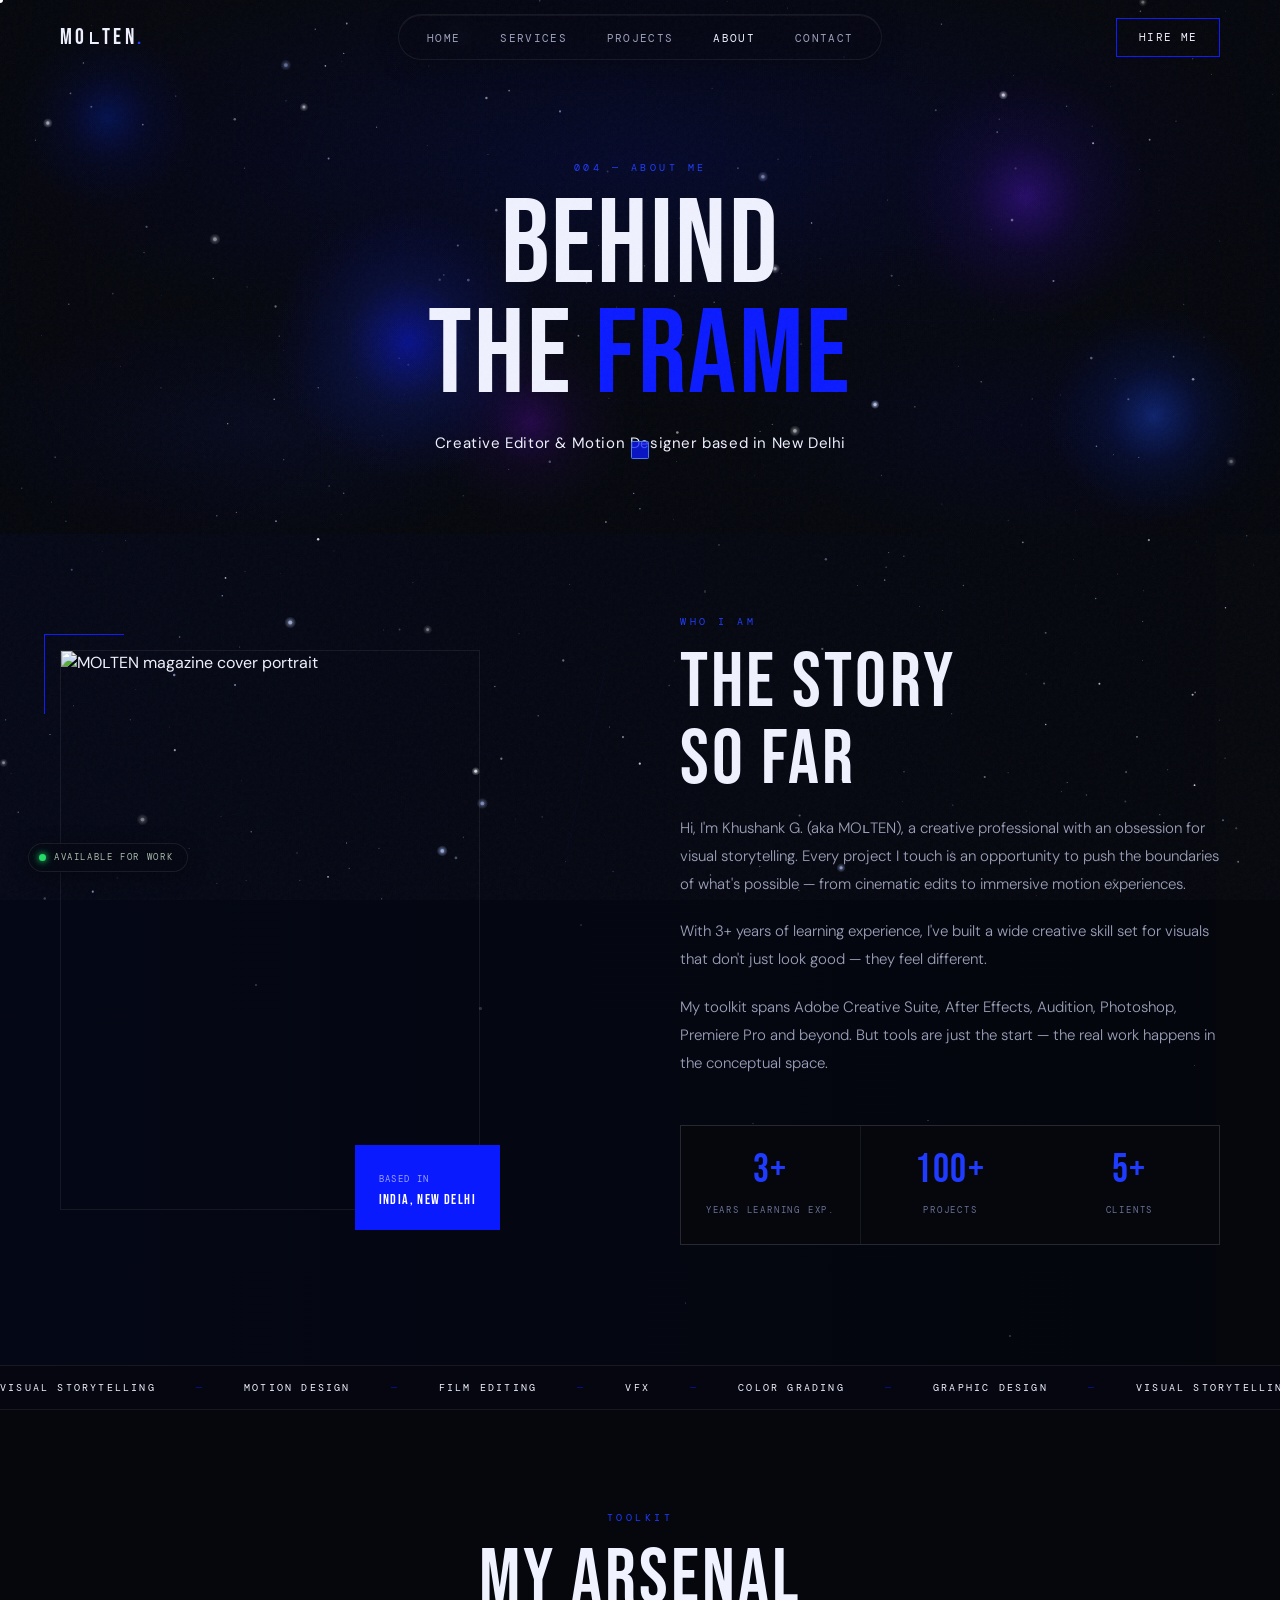
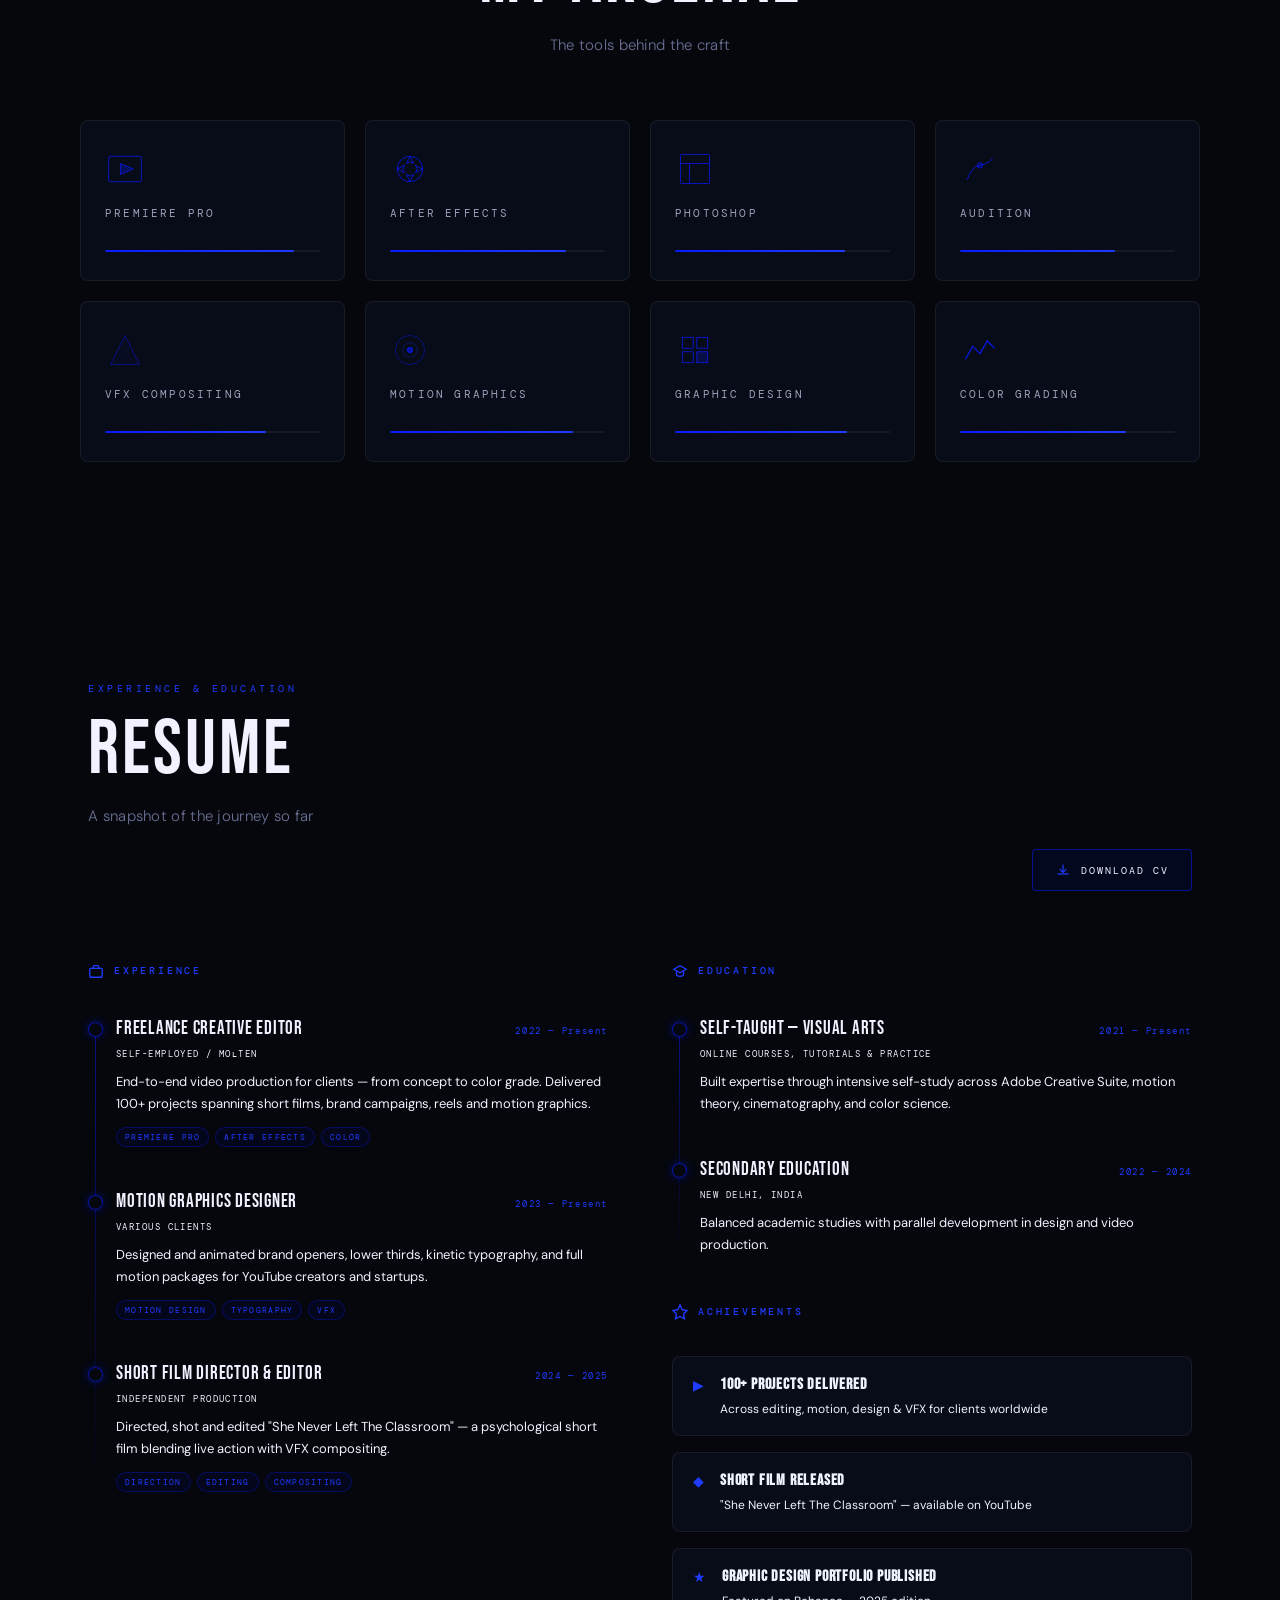
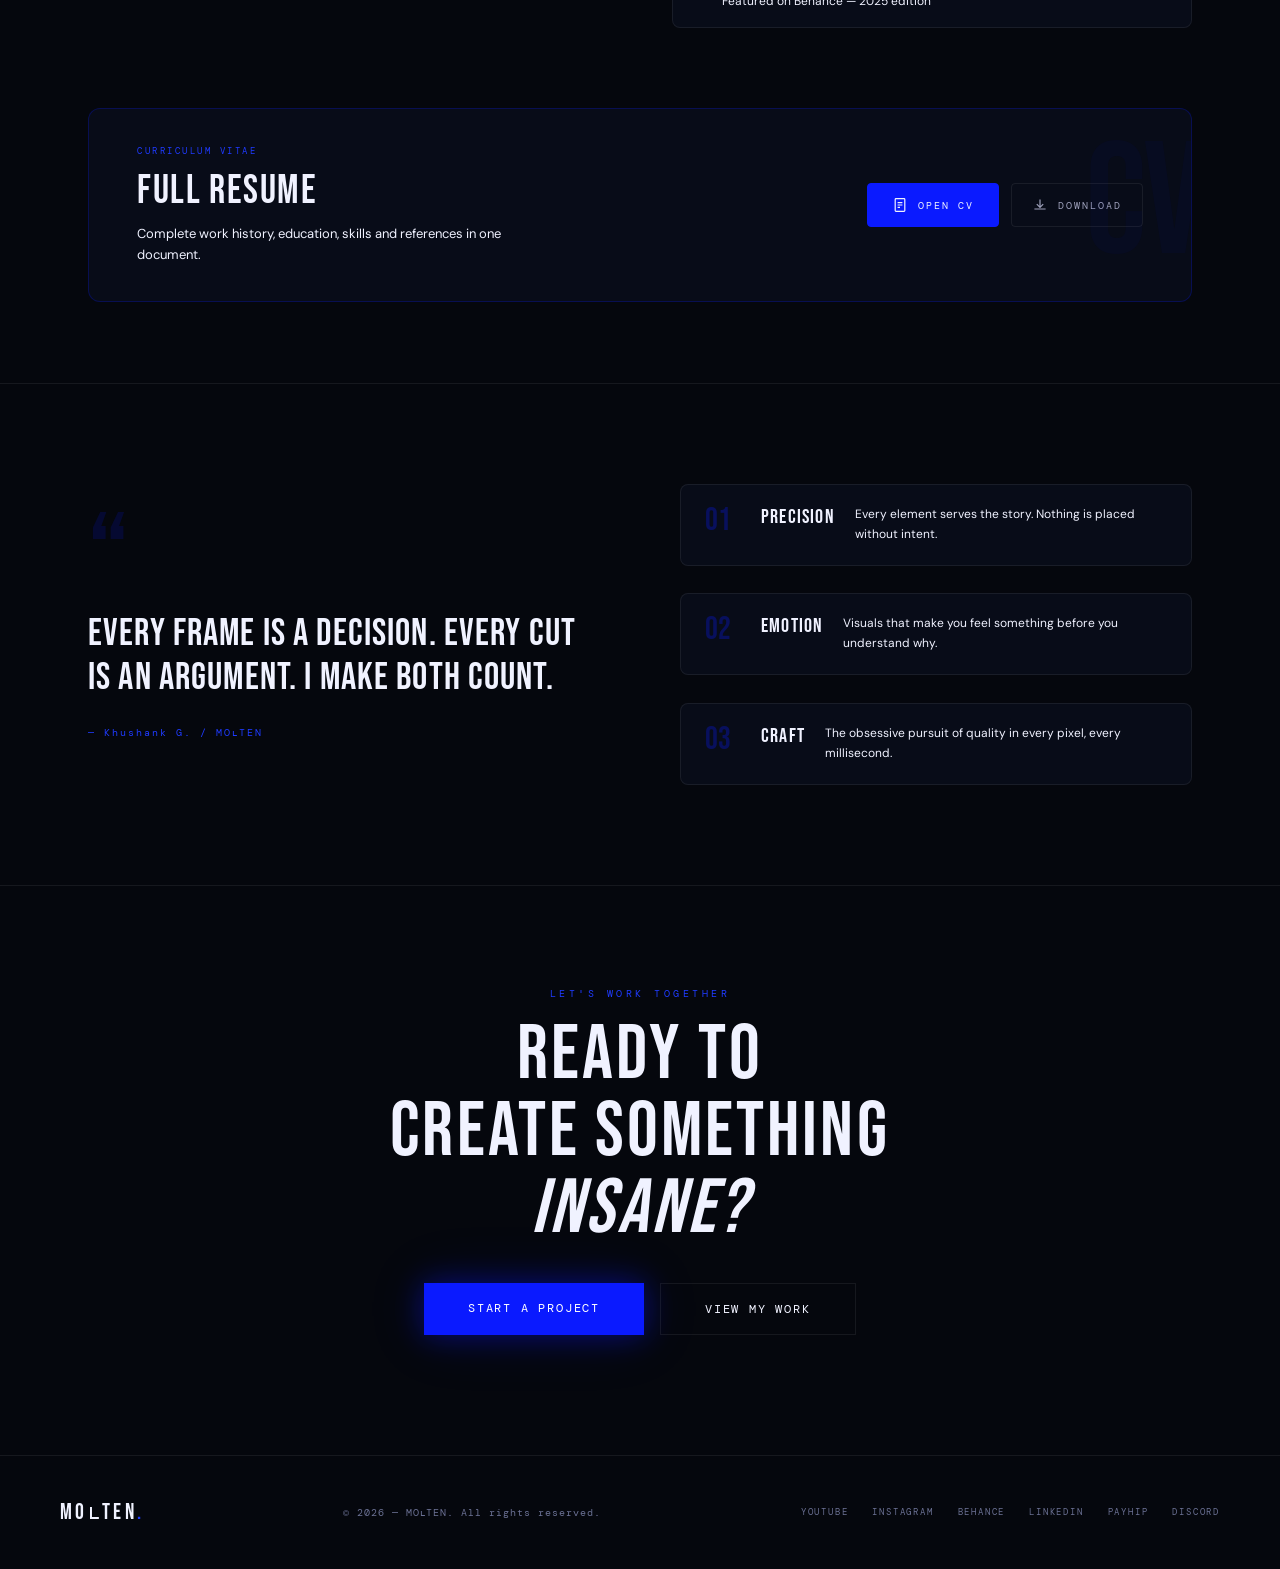
==== commit da202f1e: "Update 18 may" ====
--- a/about.html
+++ b/about.html
@@ -51,10 +51,11 @@
 <section class="page-hero-section">
   <div class="hero-bg"></div>
   <div class="hero-grid"></div>
-  <div class="space-planet space-planet-1"></div>
-  <div class="space-planet space-planet-2"></div>
-  <div class="space-orbit space-orbit-1"></div>
-  <div class="space-orbit space-orbit-2"></div>
+  <canvas class="blob-canvas" id="blobCanvas"></canvas>
+  
+  
+  
+  
   <div class="page-hero-content text-center">
     <span class="section-tag sa sa-up sa-d1">004 — About Me</span>
     <h1 class="page-hero-title sa sa-up sa-d2">BEHIND<br>THE <em>FRAME</em></h1>
--- a/css/style.css
+++ b/css/style.css
@@ -147,6 +147,92 @@
   filter: brightness(1.2);
 }
 
+/* ── NAV LOGO GLITCH EFFECT ── */
+@keyframes glitch-logo-base {
+  0%,100% { transform: translate(0,0) skewX(0deg); }
+  20%      { transform: translate(-2px,0) skewX(-1deg); }
+  21%      { transform: translate(2px,0)  skewX(1deg); }
+  22%      { transform: translate(0,0)    skewX(0deg); }
+  60%      { transform: translate(1px,-1px) skewX(0.5deg); }
+  61%      { transform: translate(-1px,1px) skewX(-0.5deg); }
+  62%      { transform: translate(0,0) skewX(0deg); }
+}
+@keyframes glitch-logo-red {
+  0%,100% { clip-path: inset(0 0 100% 0); transform: translate(0,0); opacity:0; }
+  15%     { clip-path: inset(20% 0 55% 0); transform: translate(-3px,0); opacity:0.85; }
+  17%     { clip-path: inset(55% 0 20% 0); transform: translate(3px,0);  opacity:0.85; }
+  19%     { clip-path: inset(0 0 100% 0);  transform: translate(0,0);    opacity:0; }
+  55%     { clip-path: inset(40% 0 30% 0); transform: translate(-2px,0); opacity:0.7; }
+  57%     { clip-path: inset(0 0 100% 0);  transform: translate(0,0);    opacity:0; }
+}
+@keyframes glitch-logo-cyan {
+  0%,100% { clip-path: inset(0 0 100% 0); transform: translate(0,0); opacity:0; }
+  15%     { clip-path: inset(30% 0 40% 0); transform: translate(3px,0);  opacity:0.85; }
+  17%     { clip-path: inset(60% 0 10% 0); transform: translate(-3px,0); opacity:0.85; }
+  19%     { clip-path: inset(0 0 100% 0);  transform: translate(0,0);    opacity:0; }
+  55%     { clip-path: inset(20% 0 50% 0); transform: translate(2px,0);  opacity:0.7; }
+  57%     { clip-path: inset(0 0 100% 0);  transform: translate(0,0);    opacity:0; }
+}
+@keyframes glitch-logo-scanlines {
+  0%,100%  { opacity:0; }
+  15%, 19% { opacity:1; }
+  55%, 57% { opacity:0.7; }
+}
+
+.nav-logo {
+  position: relative;
+}
+.nav-logo.glitching {
+  animation: glitch-logo-base 0.4s steps(1,end) both;
+}
+.nav-logo::before,
+.nav-logo::after {
+  content: attr(data-text);
+  position: absolute;
+  inset: 0;
+  font-family: inherit;
+  font-size: inherit;
+  letter-spacing: inherit;
+  color: var(--white);
+  pointer-events: none;
+  opacity: 0;
+}
+.nav-logo::before {
+  color: #ff003c;
+  text-shadow: 2px 0 #ff003c;
+  mix-blend-mode: screen;
+}
+.nav-logo::after {
+  color: #00ffe7;
+  text-shadow: -2px 0 #00ffe7;
+  mix-blend-mode: screen;
+}
+.nav-logo.glitching::before {
+  animation: glitch-logo-red  0.4s steps(1,end) both;
+}
+.nav-logo.glitching::after {
+  animation: glitch-logo-cyan 0.4s steps(1,end) both;
+}
+
+/* Scanlines overlay on glitch */
+.nav-logo-scanlines {
+  position: absolute;
+  inset: 0;
+  pointer-events: none;
+  opacity: 0;
+  background: repeating-linear-gradient(
+    to bottom,
+    transparent 0px,
+    transparent 2px,
+    rgba(0,0,0,0.45) 2px,
+    rgba(0,0,0,0.45) 4px
+  );
+  z-index: 2;
+}
+.nav-logo.glitching .nav-logo-scanlines {
+  animation: glitch-logo-scanlines 0.4s steps(1,end) both;
+}
+
 .nav-links-center {
   display: flex;
   gap: 40px;
@@ -294,24 +380,17 @@
   pointer-events: none; will-change: transform, opacity;
   transform-origin: center center; opacity: 0;
 }
-.space-planet { position: absolute; border-radius: 50%; pointer-events: none; z-index: 1; }
-.space-planet-1 {
-  width: 320px; height: 320px; top: -80px; right: -60px;
-  background: radial-gradient(circle at 35% 35%, rgba(30,50,160,0.18) 0%, rgba(10,20,80,0.1) 40%, transparent 70%);
-  border: 1px solid rgba(10,40,200,0.08);
-  box-shadow: inset -20px -20px 60px rgba(5,10,40,0.5), 0 0 80px rgba(10,26,255,0.06);
-  animation: planetFloat 18s ease-in-out infinite alternate;
-}
-.space-planet-2 {
-  width: 180px; height: 180px; bottom: 60px; left: -40px;
-  background: radial-gradient(circle at 40% 30%, rgba(60,20,140,0.14) 0%, rgba(20,10,60,0.08) 40%, transparent 70%);
-  border: 1px solid rgba(80,20,180,0.07);
-  box-shadow: inset -10px -10px 40px rgba(10,5,30,0.4), 0 0 50px rgba(80,20,180,0.05);
-  animation: planetFloat 24s ease-in-out infinite alternate-reverse;
-}
-.space-orbit { position: absolute; border-radius: 50%; pointer-events: none; z-index: 1; animation: orbitSpin linear infinite; }
-.space-orbit-1 { width: 500px; height: 500px; top: 50%; left: 50%; transform: translate(-50%,-50%); border: 1px solid rgba(10,40,200,0.05); animation-duration: 60s; }
-.space-orbit-2 { width: 700px; height: 700px; top: 50%; left: 50%; transform: translate(-50%,-50%); border: 1px solid rgba(10,40,200,0.03); animation-duration: 90s; animation-direction: reverse; }
+/* ── BLOB HERO CANVAS ── */
+.blob-canvas {
+  position: absolute;
+  inset: 0;
+  width: 100%;
+  height: 100%;
+  z-index: 1;
+  pointer-events: none;
+  /* Soft blur bakes the metaball look right into the element */
+  filter: blur(0px);
+}
 
 .hero-content { position: relative; z-index: 3; }
 .hero-eyebrow {
@@ -420,6 +499,7 @@
 }
 .service-card::before { content: ''; position: absolute; bottom: 0; left: 0; right: 0; height: 2px; background: var(--accent); transform: scaleX(0); transition: transform 0.4s cubic-bezier(0.4,0,0.2,1); }
 .service-card::after { content: ''; position: absolute; inset: 0; background: radial-gradient(ellipse 80% 80% at 50% 120%, rgba(10,26,255,0.12), transparent); opacity: 0; transition: opacity 0.4s; }
+.service-card:hover { box-shadow: 0 0 0 1px rgba(80,120,255,0.22), 0 20px 50px rgba(10,26,255,0.18); }
 .service-card:hover::before { transform: scaleX(1); }
 .service-card:hover::after { opacity: 1; }
 /* No CSS hover transform — JS tilt handles all transform on this element */
@@ -437,7 +517,7 @@
 .filter-btn:hover, .filter-btn.active { color: var(--white); background: var(--accent-soft); }
 
 .portfolio-grid { display: grid; grid-template-columns: repeat(12,1fr); gap: 12px; max-width: 1200px; margin: 0 auto; }
-.project-card { position: relative; overflow: hidden; background: var(--bg2); border: 1px solid var(--card-border); cursor: pointer; border-radius: 8px; }
+.project-card { position: relative; overflow: hidden; background: var(--bg2); border: 1px solid var(--card-border); cursor: pointer; border-radius: 8px; transition: box-shadow 0.4s ease; }
 .project-card:nth-child(1) { grid-column: 1/8;  grid-row: 1; min-height: 320px; }
 .project-card:nth-child(2) { grid-column: 8/13; grid-row: 1; min-height: 320px; }
 .project-card:nth-child(3) { grid-column: 1/5;  grid-row: 2; min-height: 220px; }
@@ -557,14 +637,13 @@
 .portfolio-grid[data-active-filter="typography"] .project-name {
   letter-spacing: 0.14em;
 }
-.portfolio-grid[data-active-filter="ai"] .project-card {
-  box-shadow: 0 0 0 1px rgba(80,120,255,0.2), 0 24px 80px rgba(10,26,255,0.16);
-}
+
 .portfolio-grid[data-active-filter="web-design"] .project-card {
   border-top: 2px solid rgba(10,26,255,0.6);
 }
 
 .project-card::before { content: attr(data-num); position: absolute; top: 20px; right: 20px; font-family: 'Bebas Neue', sans-serif; font-size: 13px; letter-spacing: 0.2em; color: rgba(255,255,255,0.06); z-index: 1; transition: color 0.4s; }
+.project-card:hover { box-shadow: 0 0 0 1px rgba(80,120,255,0.22), 0 20px 50px rgba(10,26,255,0.18); }
 .project-card:hover::before { color: rgba(10,26,255,0.3); }
 .project-card::after { content: ''; position: absolute; left: 0; top: 0; bottom: 0; width: 2px; background: var(--accent); transform: scaleY(0); transform-origin: bottom; transition: transform 0.5s cubic-bezier(0.4,0,0.2,1); z-index: 3; border-radius: 0 0 0 8px; }
 .project-card:hover::after { transform: scaleY(1); }
@@ -742,7 +821,6 @@
 @keyframes fadeUp { from { opacity:0; transform:translateY(24px); } to { opacity:1; transform:translateY(0); } }
 @keyframes scrollPulse { 0%,100% { opacity:0.4; transform:scaleY(1); } 50% { opacity:1; transform:scaleY(1.1); } }
 @keyframes pulsering { 0%,100% { transform:scale(1); opacity:0.5; } 50% { transform:scale(1.15); opacity:0.2; } }
-@keyframes planetFloat { 0% { transform:translateY(0px) rotate(0deg); } 100% { transform:translateY(-20px) rotate(3deg); } }
 @keyframes orbitSpin { from { transform:translate(-50%,-50%) rotate(0deg); } to { transform:translate(-50%,-50%) rotate(360deg); } }
 @keyframes twinkle { 0% { opacity:0.2; transform:scale(1); } 100% { opacity:0.8; transform:scale(1.4); } }
 @keyframes shootingStarAnim { 0% { opacity:0; transform:translate(0,0) rotate(-35deg); } 5% { opacity:1; } 100% { opacity:0; transform:translate(600px,340px) rotate(-35deg); } }
@@ -1244,6 +1322,8 @@
   cursor: pointer;
   display: flex;
   flex-direction: column;
+  box-shadow: none;
+  transition: box-shadow 0.4s ease;
 }
 .feat-card::after {
   content: '';
@@ -1256,6 +1336,9 @@
     transparent       100%);
   z-index: 1;
   transition: opacity 0.4s ease;
+}
+.feat-card:hover {
+  box-shadow: 0 0 0 1px rgba(80,120,255,0.22), 0 20px 50px rgba(10,26,255,0.18);
 }
 .feat-card:hover::after {
   opacity: 0.85;
@@ -2874,16 +2957,25 @@
 /* ================================================================
    #5 CUSTOM SCROLLBAR
    ================================================================ */
-::-webkit-scrollbar { width: 3px; }
+::-webkit-scrollbar { width: 4px; }
 ::-webkit-scrollbar-track { background: transparent; }
 ::-webkit-scrollbar-thumb {
-  background: rgba(10, 26, 255, 0.55);
+  background: rgba(10, 26, 255, 0.45);
   border-radius: 999px;
-  box-shadow: 0 0 8px rgba(10, 26, 255, 0.6);
+  box-shadow: none;
+  transition: background 0.3s ease, box-shadow 0.3s ease;
 }
 ::-webkit-scrollbar-thumb:hover {
   background: rgba(31, 59, 255, 0.85);
-  box-shadow: 0 0 14px rgba(10, 26, 255, 0.9);
+  box-shadow: 0 0 14px rgba(10, 26, 255, 0.9), 0 0 28px rgba(10, 26, 255, 0.5);
+}
+/* Glow state — added to body while scrolling via JS */
+body.is-scrolling::-webkit-scrollbar-thumb {
+  background: rgba(10, 26, 255, 0.9);
+  box-shadow:
+    0 0 6px rgba(10, 26, 255, 0.9),
+    0 0 18px rgba(10, 26, 255, 0.7),
+    0 0 36px rgba(80, 100, 255, 0.4);
 }
 * { scrollbar-width: thin; scrollbar-color: rgba(10,26,255,0.55) transparent; }
 
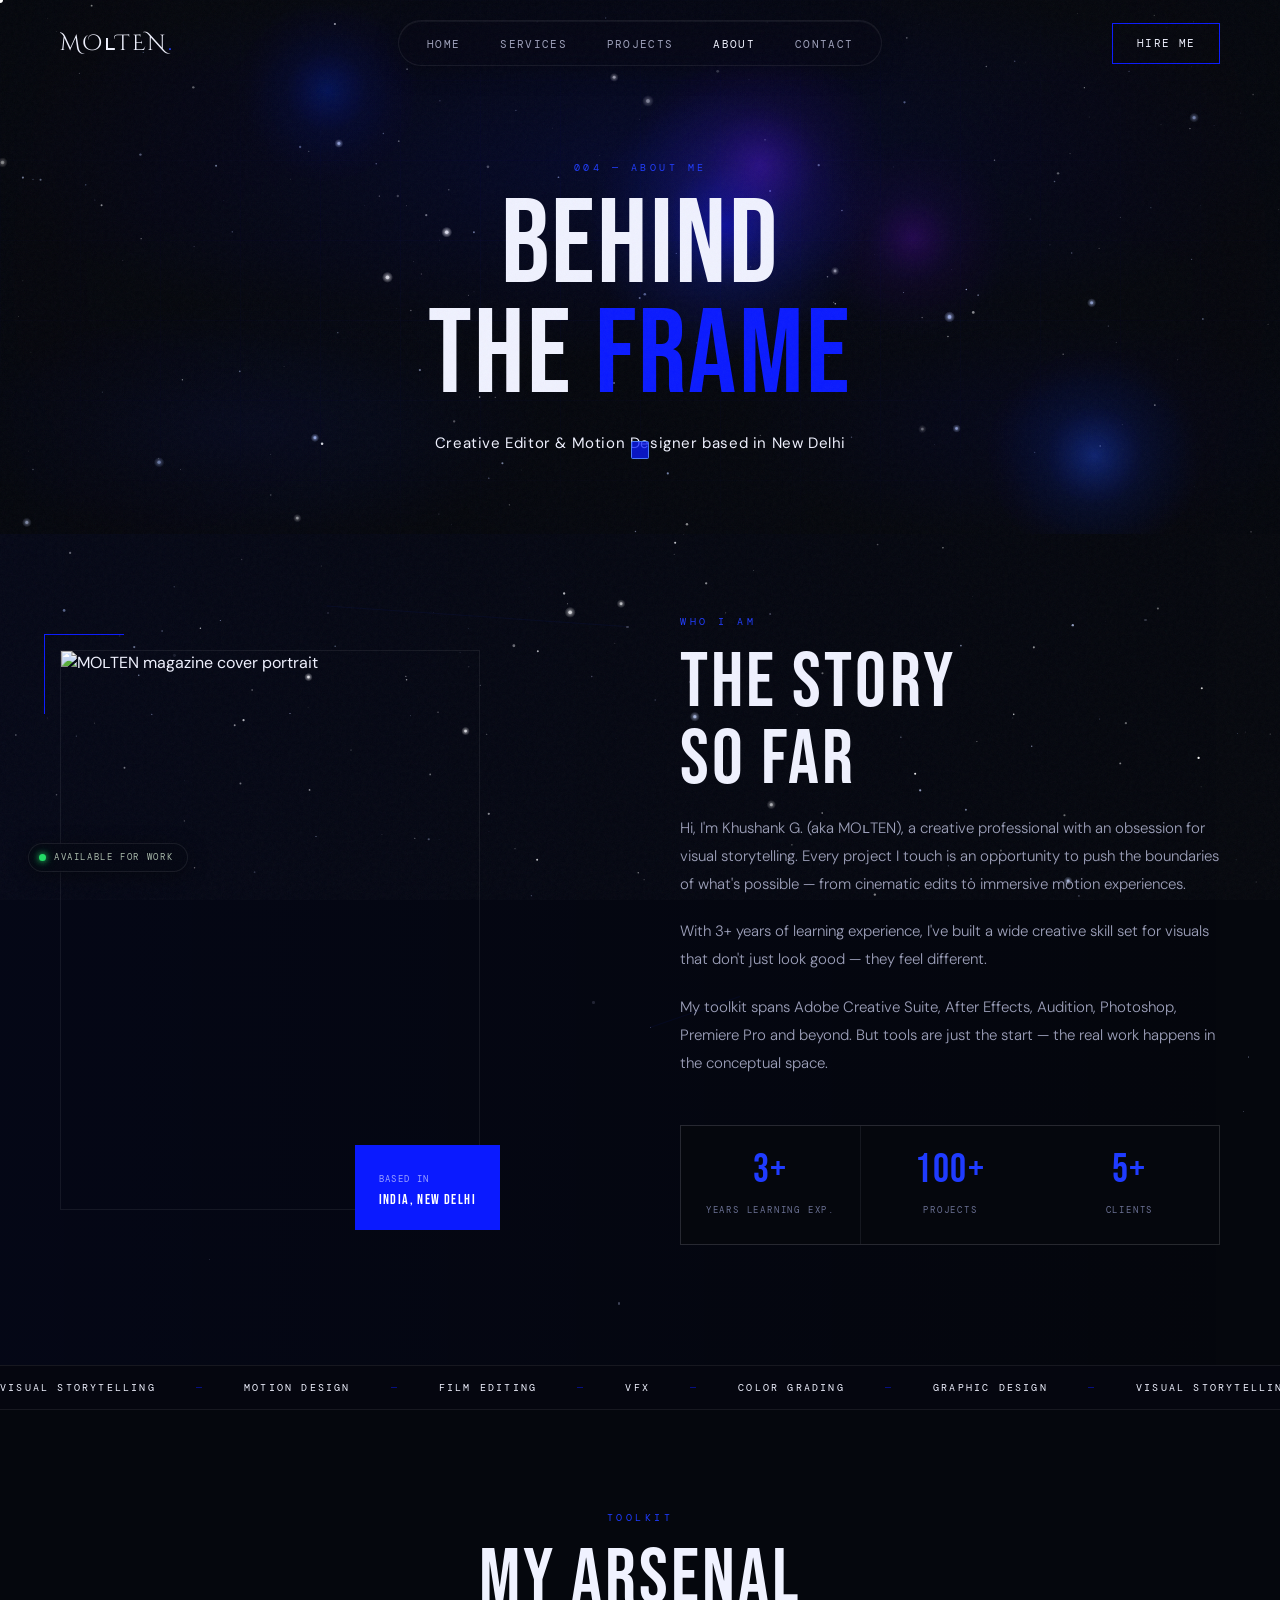
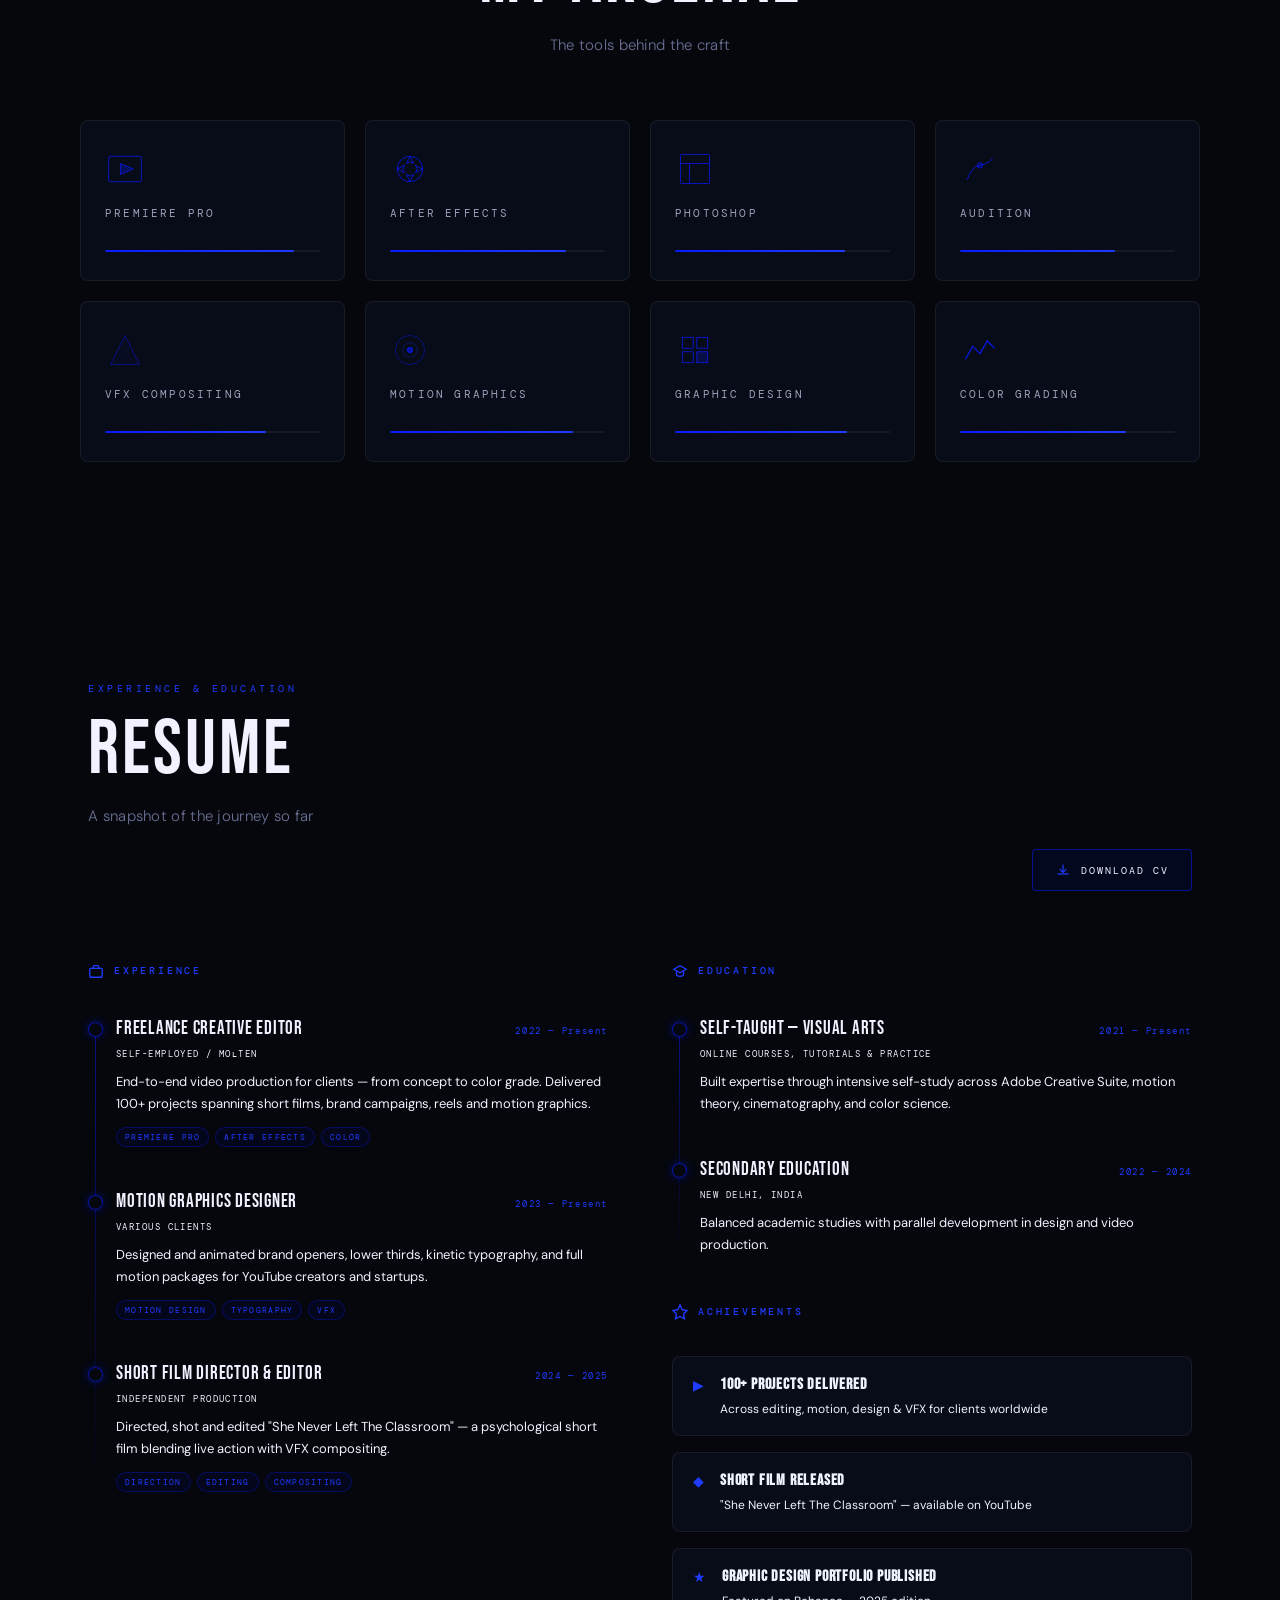
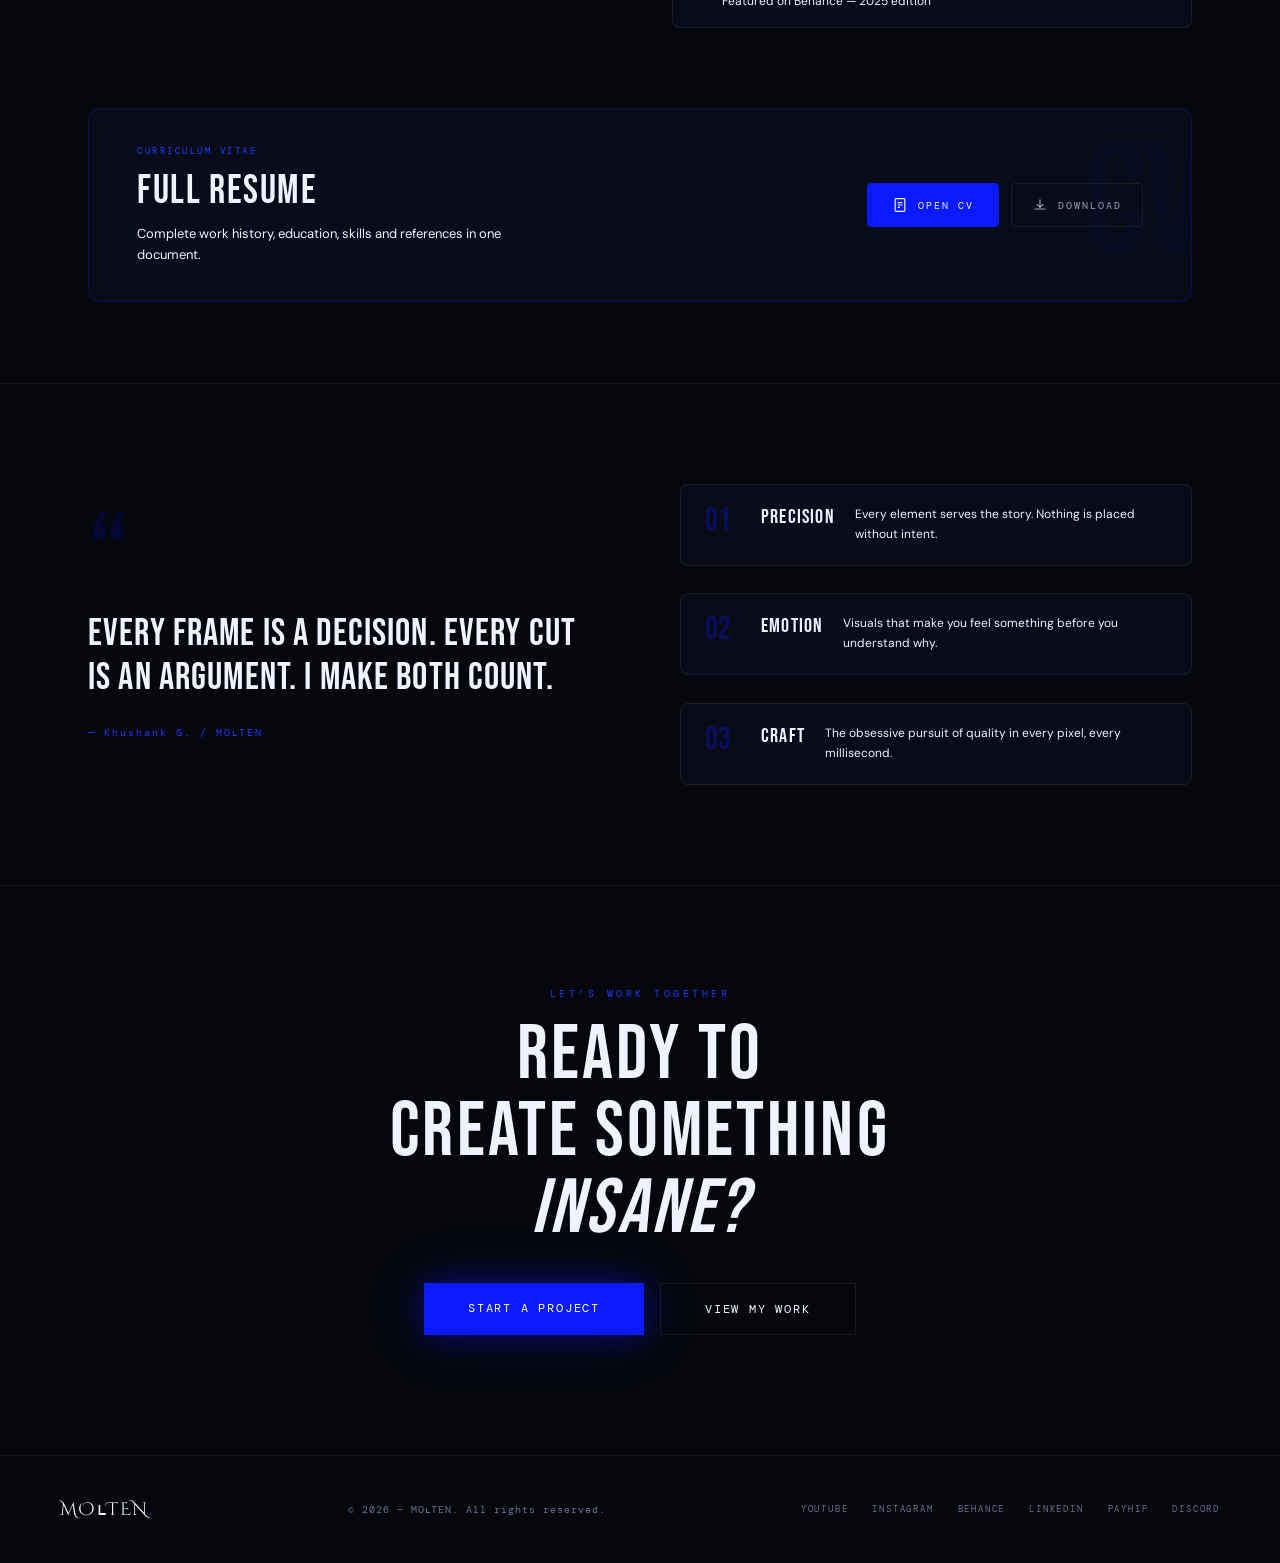
==== commit edd3b061: "19th may night" ====
--- a/about.html
+++ b/about.html
@@ -7,7 +7,7 @@
   <title>MOʟTEN — About</title>
   <link href="https://cdn.jsdelivr.net/npm/bootstrap@5.3.3/dist/css/bootstrap.min.css" rel="stylesheet">
   <link rel="preconnect" href="https://fonts.googleapis.com">
-  <link href="https://fonts.googleapis.com/css2?family=Bebas+Neue&family=DM+Sans:wght@300;400;500&family=DM+Mono:wght@300;400&display=swap" rel="stylesheet">
+  <link href="https://fonts.googleapis.com/css2?family=Bebas+Neue&family=Cinzel+Decorative:wght@700&family=DM+Sans:wght@300;400;500&family=DM+Mono:wght@300;400&display=swap" rel="stylesheet">
   <link rel="stylesheet" href="css/style.css">
   <script src="https://cdn.jsdelivr.net/npm/@studio-freight/lenis@1.0.42/dist/lenis.min.js"></script>
 </head>
--- a/css/style.css
+++ b/css/style.css
@@ -3,7 +3,7 @@
    External CSS — Bootstrap 5 Override & Custom Styles
    ============================================================ */
 
-@import url('https://fonts.googleapis.com/css2?family=Bebas+Neue&family=DM+Sans:wght@300;400;500&family=DM+Mono:wght@300;400&display=swap');
+@import url('https://fonts.googleapis.com/css2?family=Bebas+Neue&family=Cinzel+Decorative:wght@700&family=DM+Sans:wght@300;400;500&family=DM+Mono:wght@300;400&display=swap');
 
 /* ── ROOT VARIABLES ── */
 :root {
@@ -120,7 +120,7 @@
   position: fixed;
   top: 0; left: 0; right: 0;
   z-index: 100;
-  padding: 14px 60px;
+  padding: 20px 60px;
   display: grid;
   grid-template-columns: 1fr auto 1fr;
   align-items: center;
@@ -132,9 +132,9 @@
 .molten-nav.nav-hidden { transform: translateY(-110%); opacity: 0; }
 
 .nav-logo {
-  font-family: 'Bebas Neue', sans-serif;
+  font-family: 'Cinzel Decorative', serif;
   font-size: 22px;
-  letter-spacing: 0.15em;
+  letter-spacing: 0.08em;
   color: var(--white);
   text-decoration: none;
   justify-self: start;
@@ -148,49 +148,99 @@
 }
 
 /* ── NAV LOGO GLITCH EFFECT ── */
+
+/* Base: violent jitter + skew + brightness spikes */
 @keyframes glitch-logo-base {
-  0%,100% { transform: translate(0,0) skewX(0deg); }
-  20%      { transform: translate(-2px,0) skewX(-1deg); }
-  21%      { transform: translate(2px,0)  skewX(1deg); }
-  22%      { transform: translate(0,0)    skewX(0deg); }
-  60%      { transform: translate(1px,-1px) skewX(0.5deg); }
-  61%      { transform: translate(-1px,1px) skewX(-0.5deg); }
-  62%      { transform: translate(0,0) skewX(0deg); }
-}
+  0%         { transform: translate(0,0) skewX(0deg); filter: brightness(1); }
+  5%         { transform: translate(-4px, 1px) skewX(-4deg); filter: brightness(1.6); }
+  6%         { transform: translate(4px,-1px)  skewX(4deg);  filter: brightness(0.7); }
+  7%         { transform: translate(-3px, 2px) skewX(-2deg); filter: brightness(1.8); }
+  8%         { transform: translate(0,0) skewX(0deg);        filter: brightness(1); }
+  /* mini spike */
+  18%        { transform: translate(3px, 0) skewX(2deg);     filter: brightness(1.4); }
+  19%        { transform: translate(-3px,0) skewX(-2deg);    filter: brightness(1); }
+  20%        { transform: translate(0,0) skewX(0deg); }
+  /* big burst */
+  48%        { transform: translate(-5px, 0) skewX(-6deg);   filter: brightness(2); }
+  49%        { transform: translate(5px, 2px) skewX(6deg);   filter: brightness(0.5); }
+  50%        { transform: translate(-2px,-2px) skewX(-3deg); filter: brightness(2.2); }
+  51%        { transform: translate(2px, 0) skewX(3deg);     filter: brightness(1); }
+  52%        { transform: translate(0,0) skewX(0deg);        filter: brightness(1); }
+  /* tail twitch */
+  75%        { transform: translate(2px,1px) skewX(1.5deg);  filter: brightness(1.3); }
+  76%        { transform: translate(-2px,0) skewX(-1.5deg);  filter: brightness(1); }
+  77%        { transform: translate(0,0) skewX(0deg); }
+  100%       { transform: translate(0,0) skewX(0deg); filter: brightness(1); }
+}
+
+/* Red channel — wide slices, large offset */
 @keyframes glitch-logo-red {
-  0%,100% { clip-path: inset(0 0 100% 0); transform: translate(0,0); opacity:0; }
-  15%     { clip-path: inset(20% 0 55% 0); transform: translate(-3px,0); opacity:0.85; }
-  17%     { clip-path: inset(55% 0 20% 0); transform: translate(3px,0);  opacity:0.85; }
-  19%     { clip-path: inset(0 0 100% 0);  transform: translate(0,0);    opacity:0; }
-  55%     { clip-path: inset(40% 0 30% 0); transform: translate(-2px,0); opacity:0.7; }
-  57%     { clip-path: inset(0 0 100% 0);  transform: translate(0,0);    opacity:0; }
-}
+  0%,100%  { clip-path: inset(0 0 100% 0); transform: translate(0,0); opacity:0; }
+  5%       { clip-path: inset(10% 0 60% 0); transform: translate(-7px, 1px); opacity:1; }
+  6%       { clip-path: inset(60% 0  5% 0); transform: translate(7px,-1px);  opacity:1; }
+  7%       { clip-path: inset(25% 0 40% 0); transform: translate(-5px, 2px); opacity:0.9; }
+  8%       { clip-path: inset(0 0 100% 0);  transform: translate(0,0);       opacity:0; }
+  18%      { clip-path: inset(40% 0 30% 0); transform: translate(-6px, 0);   opacity:0.8; }
+  19%      { clip-path: inset(0 0 100% 0);  transform: translate(0,0);       opacity:0; }
+  48%      { clip-path: inset(5%  0 50% 0); transform: translate(-8px, 0);   opacity:1; }
+  49%      { clip-path: inset(55% 0 10% 0); transform: translate(8px, 2px);  opacity:1; }
+  50%      { clip-path: inset(30% 0 35% 0); transform: translate(-6px,-1px); opacity:0.9; }
+  51%      { clip-path: inset(70% 0  5% 0); transform: translate(5px, 0);    opacity:0.8; }
+  52%      { clip-path: inset(0 0 100% 0);  transform: translate(0,0);       opacity:0; }
+  75%      { clip-path: inset(20% 0 55% 0); transform: translate(-4px,0);    opacity:0.7; }
+  76%      { clip-path: inset(0 0 100% 0);  transform: translate(0,0);       opacity:0; }
+}
+
+/* Cyan channel — offset slices, opposing direction */
 @keyframes glitch-logo-cyan {
-  0%,100% { clip-path: inset(0 0 100% 0); transform: translate(0,0); opacity:0; }
-  15%     { clip-path: inset(30% 0 40% 0); transform: translate(3px,0);  opacity:0.85; }
-  17%     { clip-path: inset(60% 0 10% 0); transform: translate(-3px,0); opacity:0.85; }
-  19%     { clip-path: inset(0 0 100% 0);  transform: translate(0,0);    opacity:0; }
-  55%     { clip-path: inset(20% 0 50% 0); transform: translate(2px,0);  opacity:0.7; }
-  57%     { clip-path: inset(0 0 100% 0);  transform: translate(0,0);    opacity:0; }
-}
+  0%,100%  { clip-path: inset(0 0 100% 0); transform: translate(0,0); opacity:0; }
+  5%       { clip-path: inset(30% 0 35% 0); transform: translate(7px,-1px);  opacity:1; }
+  6%       { clip-path: inset(5%  0 60% 0); transform: translate(-7px, 1px); opacity:1; }
+  7%       { clip-path: inset(65% 0 10% 0); transform: translate(5px,-2px);  opacity:0.9; }
+  8%       { clip-path: inset(0 0 100% 0);  transform: translate(0,0);       opacity:0; }
+  18%      { clip-path: inset(15% 0 60% 0); transform: translate(6px, 0);    opacity:0.8; }
+  19%      { clip-path: inset(0 0 100% 0);  transform: translate(0,0);       opacity:0; }
+  48%      { clip-path: inset(45% 0 15% 0); transform: translate(8px, 0);    opacity:1; }
+  49%      { clip-path: inset(10% 0 55% 0); transform: translate(-8px,-2px); opacity:1; }
+  50%      { clip-path: inset(60% 0 10% 0); transform: translate(6px, 1px);  opacity:0.9; }
+  51%      { clip-path: inset(20% 0 50% 0); transform: translate(-5px, 0);   opacity:0.8; }
+  52%      { clip-path: inset(0 0 100% 0);  transform: translate(0,0);       opacity:0; }
+  75%      { clip-path: inset(50% 0 20% 0); transform: translate(4px, 0);    opacity:0.7; }
+  76%      { clip-path: inset(0 0 100% 0);  transform: translate(0,0);       opacity:0; }
+}
+
+/* Scanlines — flash on each burst */
 @keyframes glitch-logo-scanlines {
-  0%,100%  { opacity:0; }
-  15%, 19% { opacity:1; }
-  55%, 57% { opacity:0.7; }
+  0%,100%    { opacity:0; }
+  5%,  8%    { opacity:1; }
+  18%, 20%   { opacity:0.8; }
+  48%, 52%   { opacity:1; }
+  75%, 77%   { opacity:0.6; }
+}
+
+/* White tear — extra slice that flashes fully white */
+@keyframes glitch-logo-tear {
+  0%,100%  { clip-path: inset(0 0 100% 0); transform: translate(0,0); opacity:0; background: #fff; }
+  5%       { clip-path: inset(45% 0 48% 0); transform: translate(-10px,0); opacity:0.6; }
+  6%       { clip-path: inset(0 0 100% 0);  opacity:0; }
+  49%      { clip-path: inset(22% 0 72% 0); transform: translate(12px,0);  opacity:0.5; }
+  50%      { clip-path: inset(0 0 100% 0);  opacity:0; }
 }
 
 .nav-logo {
   position: relative;
+  isolation: isolate;
+  overflow: hidden;
 }
 .nav-logo.glitching {
-  animation: glitch-logo-base 0.4s steps(1,end) both;
+  animation: glitch-logo-base 0.65s steps(1,end) both;
 }
 .nav-logo::before,
 .nav-logo::after {
   content: attr(data-text);
   position: absolute;
   inset: 0;
-  font-family: inherit;
+  font-family: 'Cinzel Decorative', serif;
   font-size: inherit;
   letter-spacing: inherit;
   color: var(--white);
@@ -199,19 +249,33 @@
 }
 .nav-logo::before {
   color: #ff003c;
-  text-shadow: 2px 0 #ff003c;
+  text-shadow: 3px 0 #ff003c, -1px 0 rgba(255,0,60,0.5);
   mix-blend-mode: screen;
 }
 .nav-logo::after {
   color: #00ffe7;
-  text-shadow: -2px 0 #00ffe7;
+  text-shadow: -3px 0 #00ffe7, 1px 0 rgba(0,255,231,0.5);
   mix-blend-mode: screen;
 }
 .nav-logo.glitching::before {
-  animation: glitch-logo-red  0.4s steps(1,end) both;
+  animation: glitch-logo-red  0.65s steps(1,end) both;
 }
 .nav-logo.glitching::after {
-  animation: glitch-logo-cyan 0.4s steps(1,end) both;
+  animation: glitch-logo-cyan 0.65s steps(1,end) both;
+}
+
+/* White tear layer */
+.nav-logo-tear {
+  content: '';
+  position: absolute;
+  inset: 0;
+  pointer-events: none;
+  opacity: 0;
+  background: #ffffff;
+  z-index: 3;
+}
+.nav-logo.glitching .nav-logo-tear {
+  animation: glitch-logo-tear 0.65s steps(1,end) both;
 }
 
 /* Scanlines overlay on glitch */
@@ -223,14 +287,14 @@
   background: repeating-linear-gradient(
     to bottom,
     transparent 0px,
-    transparent 2px,
-    rgba(0,0,0,0.45) 2px,
-    rgba(0,0,0,0.45) 4px
+    transparent 1px,
+    rgba(0,0,0,0.55) 1px,
+    rgba(0,0,0,0.55) 3px
   );
   z-index: 2;
 }
 .nav-logo.glitching .nav-logo-scanlines {
-  animation: glitch-logo-scanlines 0.4s steps(1,end) both;
+  animation: glitch-logo-scanlines 0.65s steps(1,end) both;
 }
 
 .nav-links-center {
@@ -252,6 +316,8 @@
     inset 0 1px 0 rgba(255, 255, 255, 0.05);
   will-change: transform;
   transform: translateZ(0);
+  isolation: isolate;
+  contain: layout style paint;
 }
 .nav-links-center a {
   font-family: 'DM Mono', monospace;
@@ -285,7 +351,7 @@
   text-transform: uppercase;
   color: var(--white);
   text-decoration: none;
-  padding: 10px 22px;
+  padding: 11px 24px;
   border: 1px solid var(--accent);
   transition: all 0.3s;
   position: relative;
@@ -781,7 +847,7 @@
 
 /* ── FOOTER ── */
 .molten-footer { border-top: 1px solid var(--card-border); padding: 40px 60px; display: flex; align-items: center; justify-content: space-between; position: relative; z-index: 2; }
-.footer-logo { font-family: 'Bebas Neue', sans-serif; font-size: 22px; letter-spacing: 0.15em; color: var(--white); text-decoration: none; transition: all 0.3s ease; }
+.footer-logo { font-family: 'Cinzel Decorative', serif; font-size: 18px; letter-spacing: 0.08em; color: var(--white); text-decoration: none; transition: all 0.3s ease; }
 .footer-logo span { color: var(--accent2); }
 .footer-logo:hover { color: var(--white); text-shadow: 0 0 12px rgba(10,26,255,0.9), 0 0 30px rgba(10,26,255,0.6), 0 0 60px rgba(10,26,255,0.3); filter: brightness(1.2); }
 .footer-copy { font-family: 'DM Mono', monospace; font-size: 10px; letter-spacing: 0.1em; color: var(--grey); }
@@ -2518,11 +2584,22 @@
   display: flex;
   align-items: center;
   justify-content: center;
+  position: relative;
+  overflow: hidden;
 }
 .contact-cta-only .hero-bg,
 .contact-cta-only .hero-grid {
   position: absolute;
   inset: 0;
+  pointer-events: none;
+}
+/* Blob canvas fills the section, not the viewport */
+.contact-cta-only .blob-canvas {
+  position: absolute;
+  inset: 0;
+  width: 100%;
+  height: 100%;
+  z-index: 0;
   pointer-events: none;
 }
 .contact-cta-only .space-planet,
@@ -3043,3 +3120,44 @@
   color: var(--accent2);
   pointer-events: none;
 }
+
+/* ============================================================
+   WEBGL FLUID SIMULATION — hero canvas layer
+============================================================ */
+#fluidCanvas {
+  position: absolute;
+  inset: 0;
+  width: 100% !important;
+  height: 100% !important;
+  z-index: 0;
+  display: block;
+  opacity: 0.72;
+  mix-blend-mode: screen;
+  pointer-events: none; /* hero section relays events to it via JS */
+  will-change: transform;
+  border-radius: inherit;
+}
+
+/* Fade-in the fluid on load so it doesn't flash */
+#fluidCanvas {
+  animation: fluidFadeIn 1.8s ease forwards;
+}
+@keyframes fluidFadeIn {
+  0%   { opacity: 0; }
+  100% { opacity: 0.72; }
+}
+
+/* Ensure hero section establishes stacking context */
+.hero-section {
+  isolation: isolate;
+}
+
+/* On mobile, boost opacity slightly since mix-blend-mode can be subtler */
+@media (max-width: 768px) {
+  #fluidCanvas { opacity: 0.62; }
+}
+
+/* Respect prefers-reduced-motion — hide canvas entirely */
+@media (prefers-reduced-motion: reduce) {
+  #fluidCanvas { display: none !important; }
+}
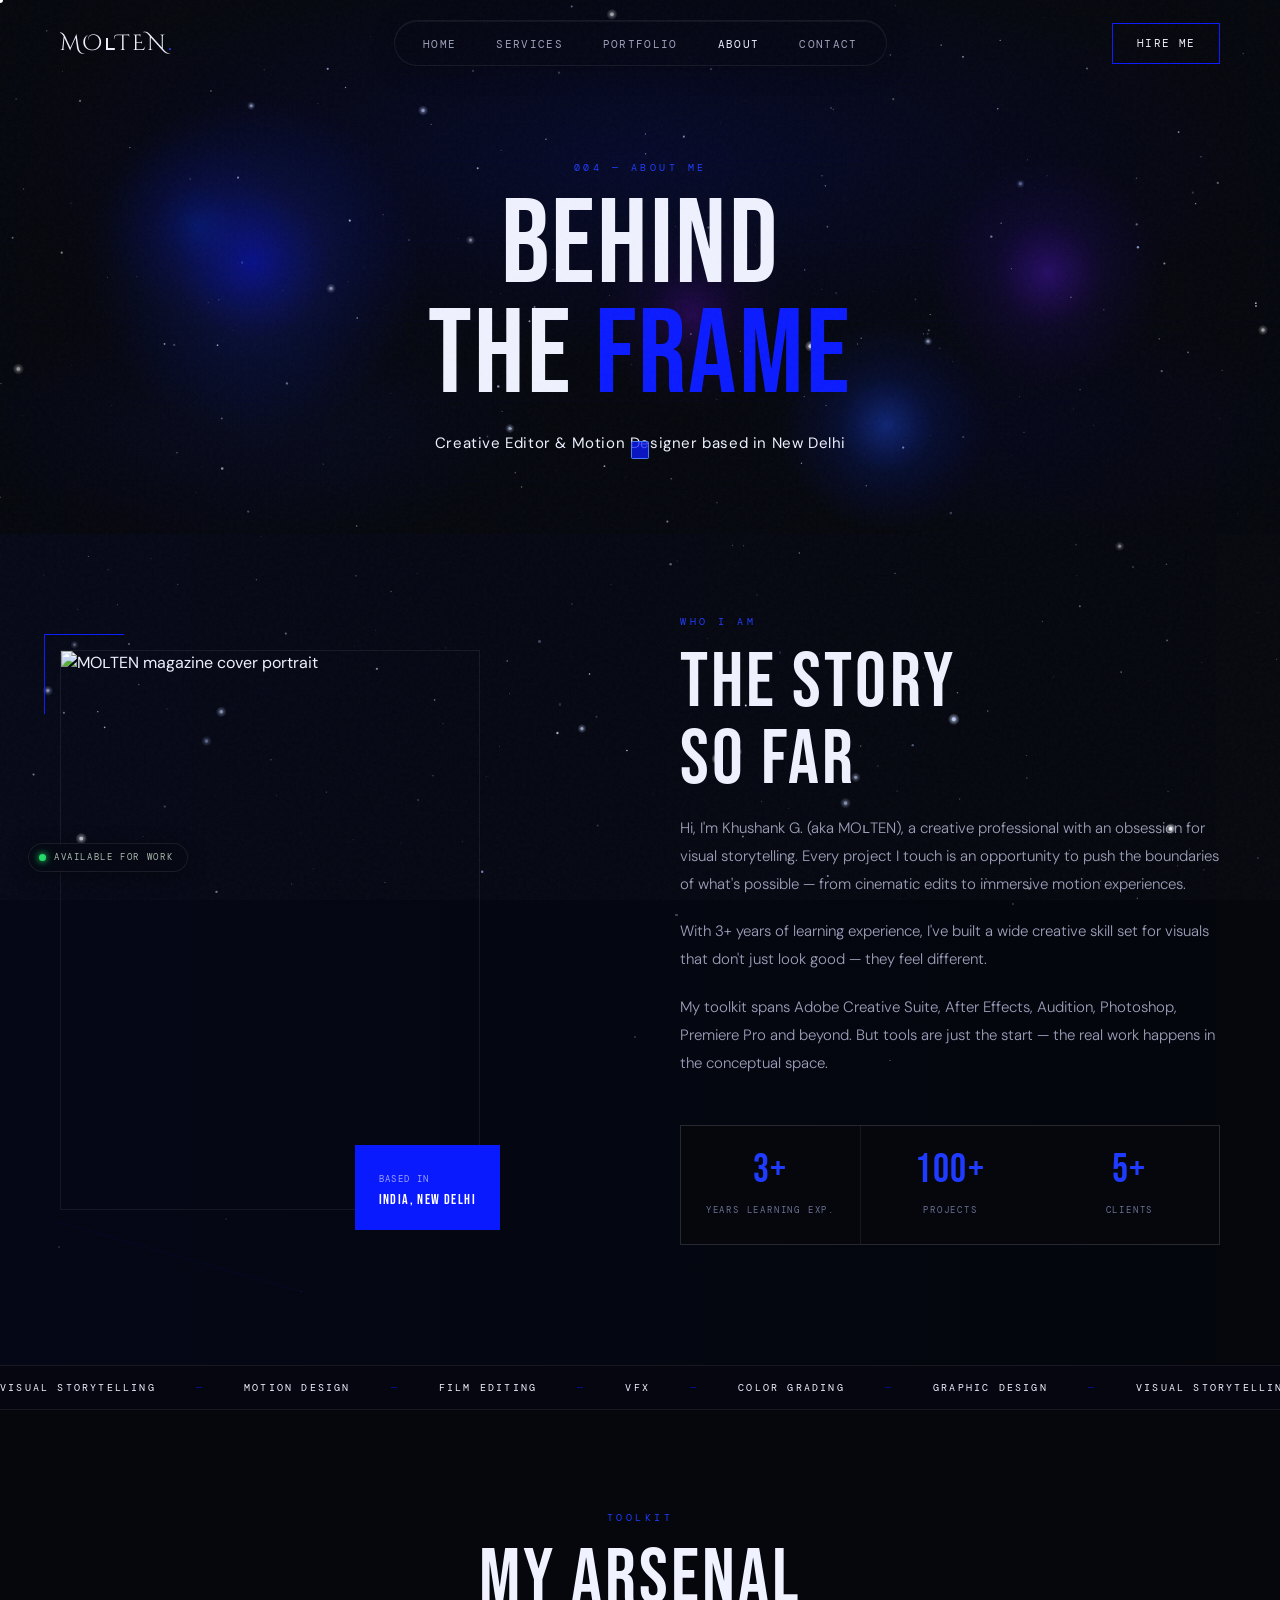
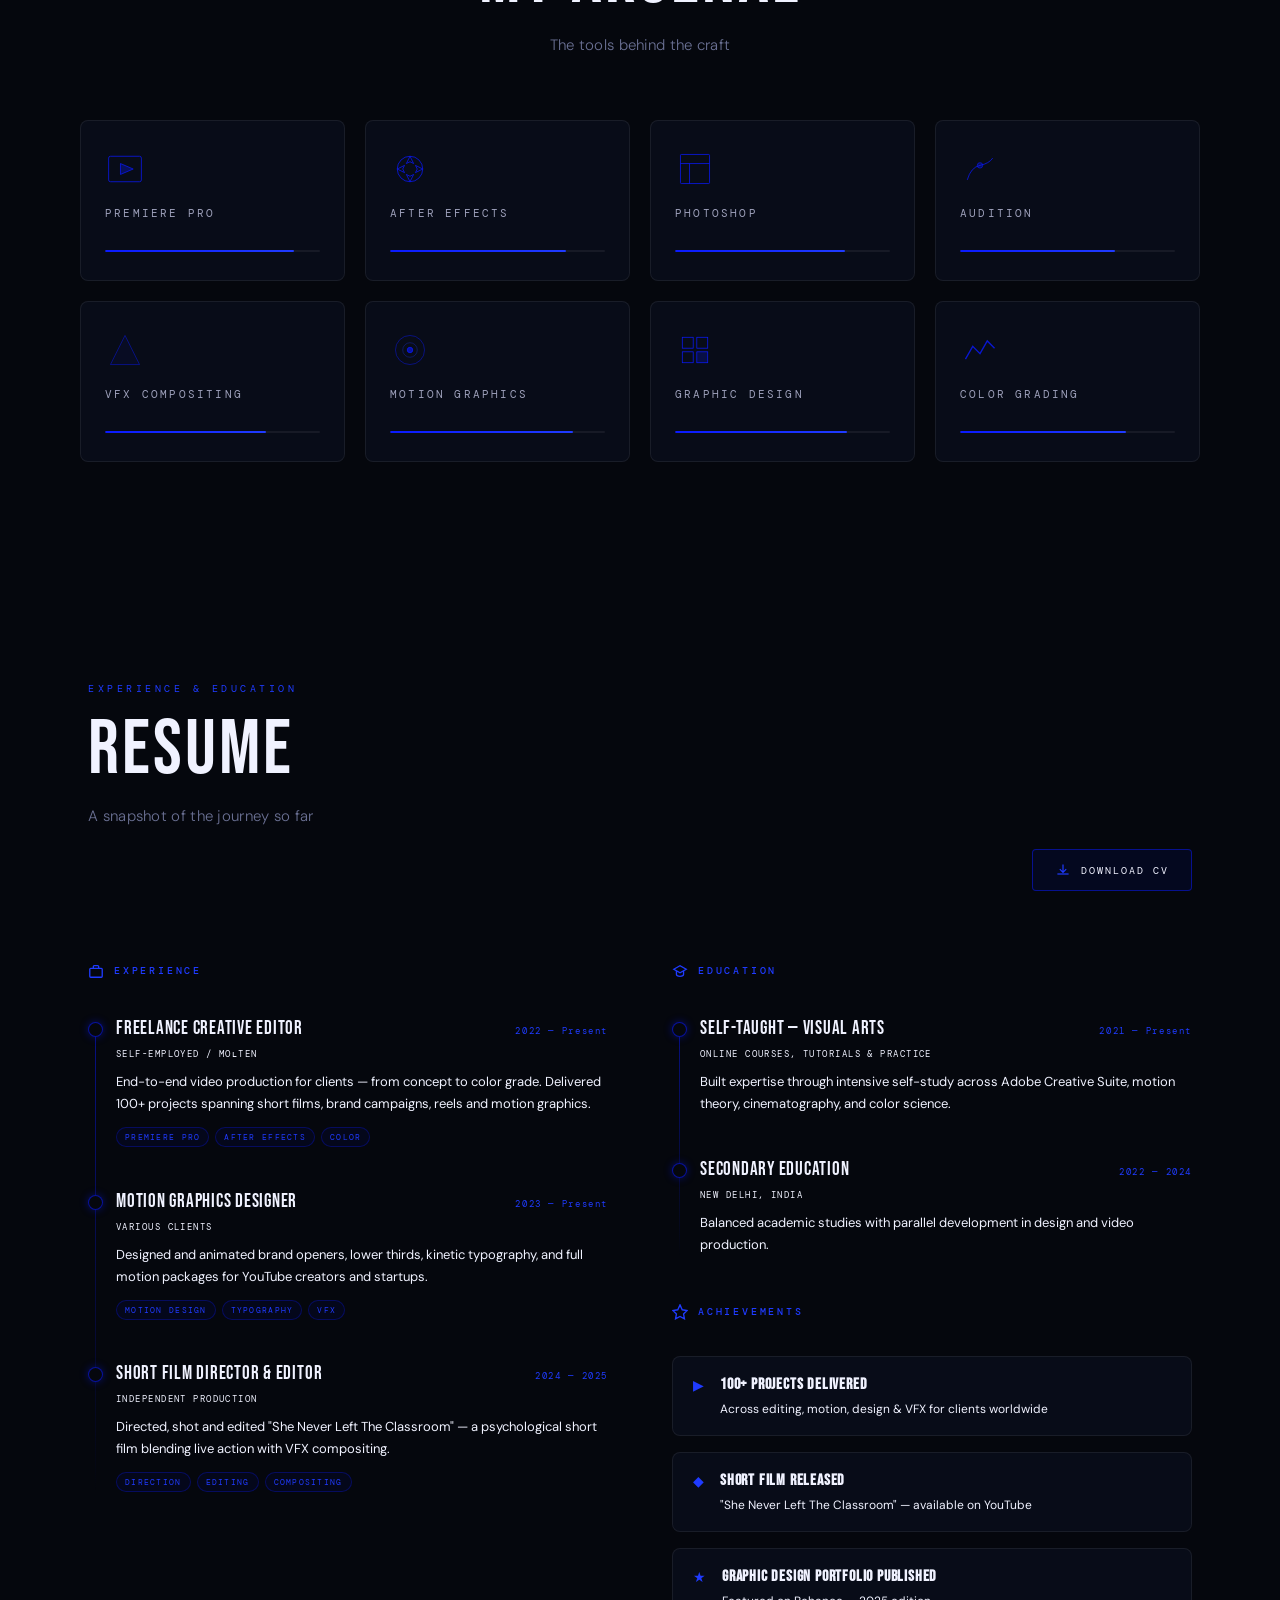
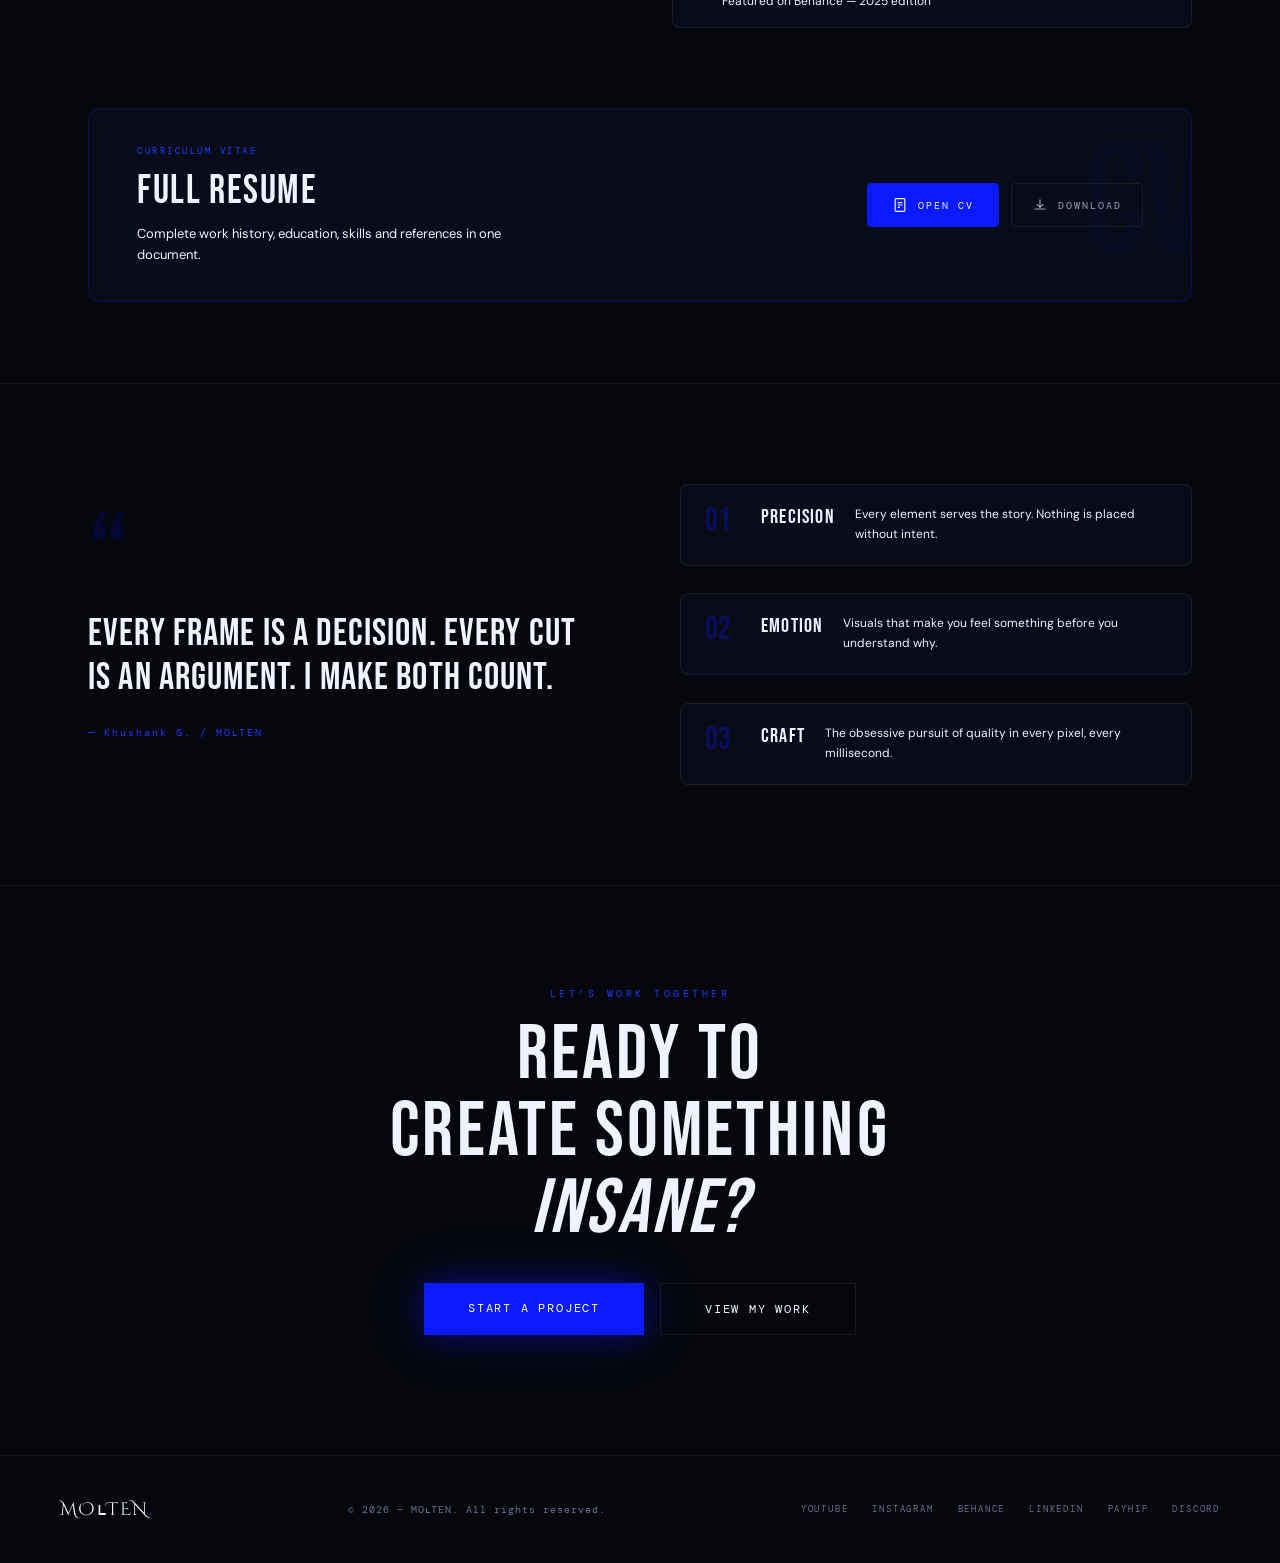
==== commit 76c893ce: "27 may" ====
--- a/about.html
+++ b/about.html
@@ -26,9 +26,9 @@
   <a href="index.html" class="nav-logo">MOʟTEN<span>.</span></a>
   <ul class="nav-links-center">
     <li><a href="index.html">Home</a></li>
-    <li><a href="services.html">Services</a></li>
-    <li><a href="projects.html">Projects</a></li>
-    <li><a href="about.html" class="nav-active">About</a></li>
+    <li><a href="about.html">Services</a></li>
+    <li><a href="projects.html">Portfolio</a></li>
+    <li><a href="services.html" class="nav-active">About</a></li>
     <li><a href="contact.html">Contact</a></li>
   </ul>
   <div class="nav-right">
@@ -40,8 +40,8 @@
 </nav>
 <div class="nav-mobile-menu" id="mobileMenu">
   <a href="index.html" onclick="toggleMenu()">Home</a>
-  <a href="services.html" onclick="toggleMenu()">Services</a>
-  <a href="projects.html" onclick="toggleMenu()">Projects</a>
+  <a href="about.html" onclick="toggleMenu()">Services</a>
+  <a href="projects.html" onclick="toggleMenu()">Portfolio</a>
   <a href="about.html" class="nav-active" onclick="toggleMenu()">About</a>
   <a href="contact.html" onclick="toggleMenu()">Contact</a>
   <a href="contact.html" class="mobile-cta" onclick="toggleMenu()">Hire Me</a>
@@ -380,15 +380,15 @@
     <svg class="mbn-icon" viewBox="0 0 24 24"><path d="M3 9.5L12 3l9 6.5V20a1 1 0 0 1-1 1H5a1 1 0 0 1-1-1V9.5z"/><path d="M9 21V12h6v9"/></svg>
     <span class="mbn-label">Home</span>
   </a>
-  <a href="services.html" class="mbn-item">
+  <a href="about.html" class="mbn-item">
     <svg class="mbn-icon" viewBox="0 0 24 24"><rect x="3" y="3" width="8" height="8" rx="1"/><rect x="13" y="3" width="8" height="8" rx="1"/><rect x="3" y="13" width="8" height="8" rx="1"/><path d="M17 13v8M13 17h8"/></svg>
     <span class="mbn-label">Services</span>
   </a>
   <a href="projects.html" class="mbn-item">
     <svg class="mbn-icon" viewBox="0 0 24 24"><rect x="3" y="3" width="18" height="14" rx="1"/><path d="M3 9h18M8 21h8M12 17v4"/></svg>
-    <span class="mbn-label">Projects</span>
+    <span class="mbn-label">Portfolio</span>
   </a>
-  <a href="about.html" class="mbn-item mbn-active">
+  <a href="services.html" class="mbn-item mbn-active">
     <svg class="mbn-icon" viewBox="0 0 24 24"><circle cx="12" cy="8" r="4"/><path d="M4 20c0-4 3.6-7 8-7s8 3 8 7"/></svg>
     <span class="mbn-label">About</span>
   </a>
--- a/css/style.css
+++ b/css/style.css
@@ -464,32 +464,43 @@
   font-size: 11px; letter-spacing: 0.3em;
   text-transform: uppercase; color: var(--accent2);
   margin-bottom: 28px;
-  opacity: 0; animation: fadeUp 0.8s ease 0.2s forwards;
+  opacity: 0; animation: fadeUp 0.8s ease 0.1s forwards;
+  animation-play-state: paused;
 }
 .hero-title {
   font-family: 'Bebas Neue', sans-serif;
   font-size: clamp(64px, 10vw, 130px);
   line-height: 0.92; letter-spacing: 0.02em; color: var(--white);
   margin-bottom: 32px;
-  opacity: 0; animation: fadeUp 0.9s ease 0.35s forwards;
+  opacity: 0; animation: fadeUp 0.9s ease 0.25s forwards;
+  animation-play-state: paused;
 }
 .hero-title em { font-style: normal; color: transparent; -webkit-text-stroke: 1px rgba(255,255,255,0.25); }
 .hero-sub {
   font-size: 14px; letter-spacing: 0.22em;
   text-transform: uppercase; color: var(--grey);
   margin-bottom: 56px;
-  opacity: 0; animation: fadeUp 0.9s ease 0.5s forwards;
+  opacity: 0; animation: fadeUp 0.9s ease 0.4s forwards;
+  animation-play-state: paused;
 }
 .hero-sub span { color: var(--grey-light); }
 .hero-btns {
   display: flex; gap: 16px; justify-content: center;
-  opacity: 0; animation: fadeUp 0.9s ease 0.65s forwards;
+  opacity: 0; animation: fadeUp 0.9s ease 0.55s forwards;
+  animation-play-state: paused;
 }
 .hero-scroll {
   position: absolute; bottom: 40px; left: 50%; transform: translateX(-50%);
   display: flex; flex-direction: column; align-items: center; gap: 8px;
-  opacity: 0; animation: fadeUp 0.9s ease 1s forwards; z-index: 3;
-}
+  opacity: 0; animation: fadeUp 0.9s ease 0.85s forwards;
+  animation-play-state: paused; z-index: 3;
+}
+/* Hero plays once loader is done */
+body.hero-ready .hero-eyebrow,
+body.hero-ready .hero-title,
+body.hero-ready .hero-sub,
+body.hero-ready .hero-btns,
+body.hero-ready .hero-scroll { animation-play-state: running; }
 .hero-scroll span { font-family: 'DM Mono', monospace; font-size: 9px; letter-spacing: 0.3em; text-transform: uppercase; color: var(--grey); }
 .scroll-line { width: 1px; height: 50px; background: linear-gradient(to bottom, var(--accent), transparent); animation: scrollPulse 2s ease-in-out infinite; }
 
@@ -594,7 +605,7 @@
 .project-card:nth-child(8) { grid-column: 7/10; grid-row: 3; min-height: 180px; }
 .project-card:nth-child(9) { grid-column: 10/13; grid-row: 3; min-height: 180px; }
 /* project-card-image overlay now hidden by default — same behaviour as film large card */
-.project-card-image .project-overlay { opacity: 0; background: linear-gradient(to top,rgba(5,7,13,0.96) 0%,rgba(5,7,13,0.35) 55%,transparent 100%); }
+.project-card-image .project-overlay { opacity: 0; background: linear-gradient(to top,rgba(5,7,13,0.96) 0%,rgba(5,7,13,0.35) 55%,transparent 100%); transition: opacity 0.45s ease; }
 .portfolio-grid[data-active-filter] { grid-auto-flow: dense; }
 .portfolio-grid[data-active-filter] .project-card {
   min-height: 220px;
@@ -743,6 +754,7 @@
   display: flex; align-items: center; gap: 8px;
   opacity: 0;
   transform: translateY(16px);
+  will-change: opacity, transform;
   transition: opacity 0.4s ease, transform 0.4s cubic-bezier(0.22,1,0.36,1);
   transition-delay: 0s;
 }
@@ -775,7 +787,8 @@
 .project-card:hover .project-tag {
   opacity: 1;
   transform: translateY(0);
-  transition-delay: 0.04s;
+  transition: opacity 0.4s ease, transform 0.4s cubic-bezier(0.22,1,0.36,1);
+  transition-delay: 0.05s;
 }
 .project-card:hover .project-tag::before {
   width: 18px;
@@ -784,11 +797,13 @@
 .project-card:hover .project-name {
   opacity: 1;
   transform: translateY(0);
+  transition: opacity 0.4s ease, transform 0.4s cubic-bezier(0.22,1,0.36,1);
   transition-delay: 0.1s;
 }
 .project-card:hover .project-link {
   opacity: 1;
   transform: translateY(0);
+  transition: opacity 0.4s ease, transform 0.4s cubic-bezier(0.22,1,0.36,1), color 0.3s, border-color 0.3s, background 0.3s;
   transition-delay: 0.18s;
 }
 
@@ -1401,6 +1416,7 @@
     rgba(3,4,12,0.15) 65%,
     transparent       100%);
   z-index: 1;
+  opacity: 0;
   transition: opacity 0.4s ease;
 }
 .feat-card:hover {
@@ -1465,6 +1481,7 @@
   margin-bottom: 10px;
   opacity: 0;
   transform: translateY(14px);
+  will-change: opacity, transform;
   transition: opacity 0.38s ease, transform 0.38s cubic-bezier(0.22,1,0.36,1);
   transition-delay: 0s;
 }
@@ -1506,6 +1523,7 @@
   margin-bottom: 12px;
   opacity: 0;
   transform: translateY(18px);
+  will-change: opacity, transform;
   transition: opacity 0.42s ease, transform 0.42s cubic-bezier(0.22,1,0.36,1);
   transition-delay: 0.08s;
 }
@@ -1524,6 +1542,7 @@
   margin-bottom: 18px;
   opacity: 0;
   transform: translateY(12px);
+  will-change: opacity, transform;
   transition: opacity 0.38s ease, transform 0.38s cubic-bezier(0.22,1,0.36,1);
   transition-delay: 0.14s;
 }
@@ -1550,6 +1569,7 @@
   border-radius: 3px;
   opacity: 0;
   transform: translateY(10px);
+  will-change: opacity, transform;
   transition: opacity 0.35s ease, transform 0.35s cubic-bezier(0.22,1,0.36,1), color 0.3s, border-color 0.3s, background 0.3s;
   transition-delay: 0.2s;
 }
@@ -3161,3 +3181,13 @@
 @media (prefers-reduced-motion: reduce) {
   #fluidCanvas { display: none !important; }
 }
+
+/* ================================================================
+   MOBILE — hide WebGL fluid simulation
+   ================================================================ */
+@media (max-width: 768px) {
+  .fluid-canvas-el {
+    display: none !important;
+    pointer-events: none !important;
+  }
+}
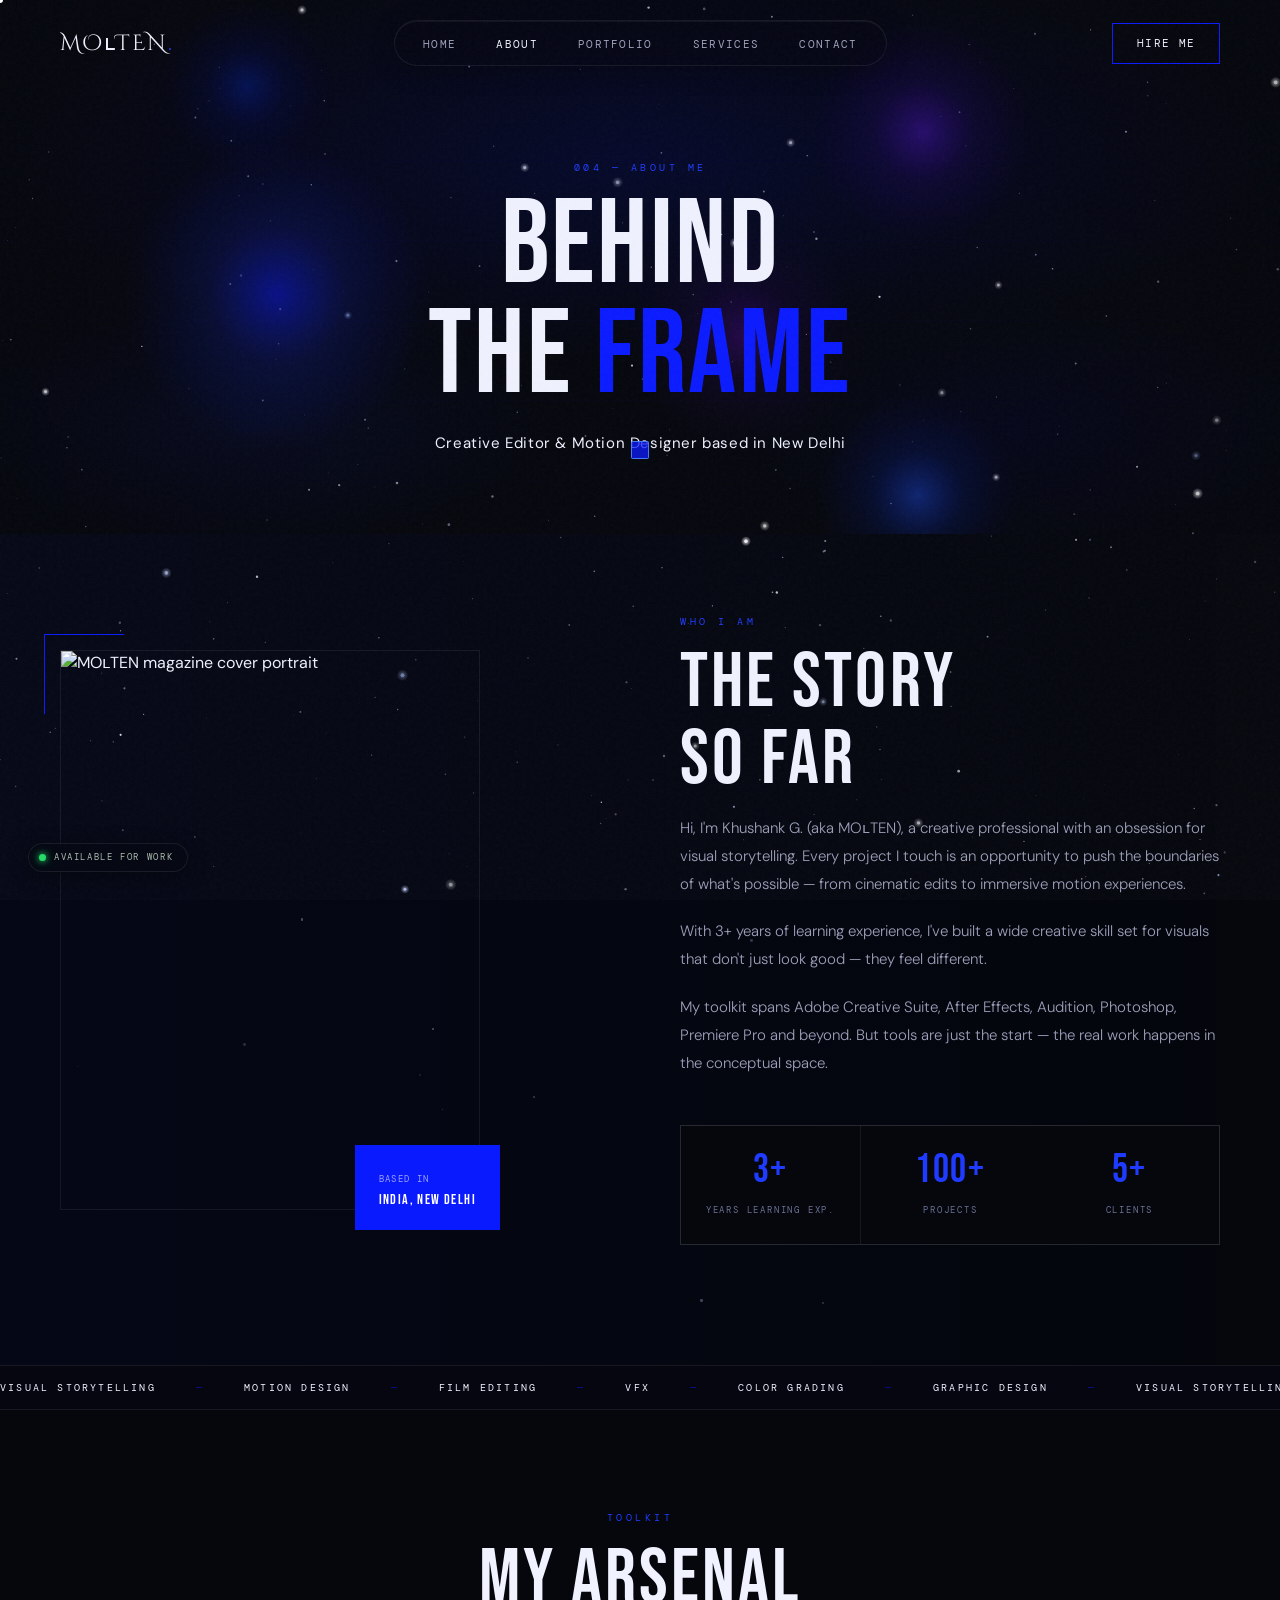
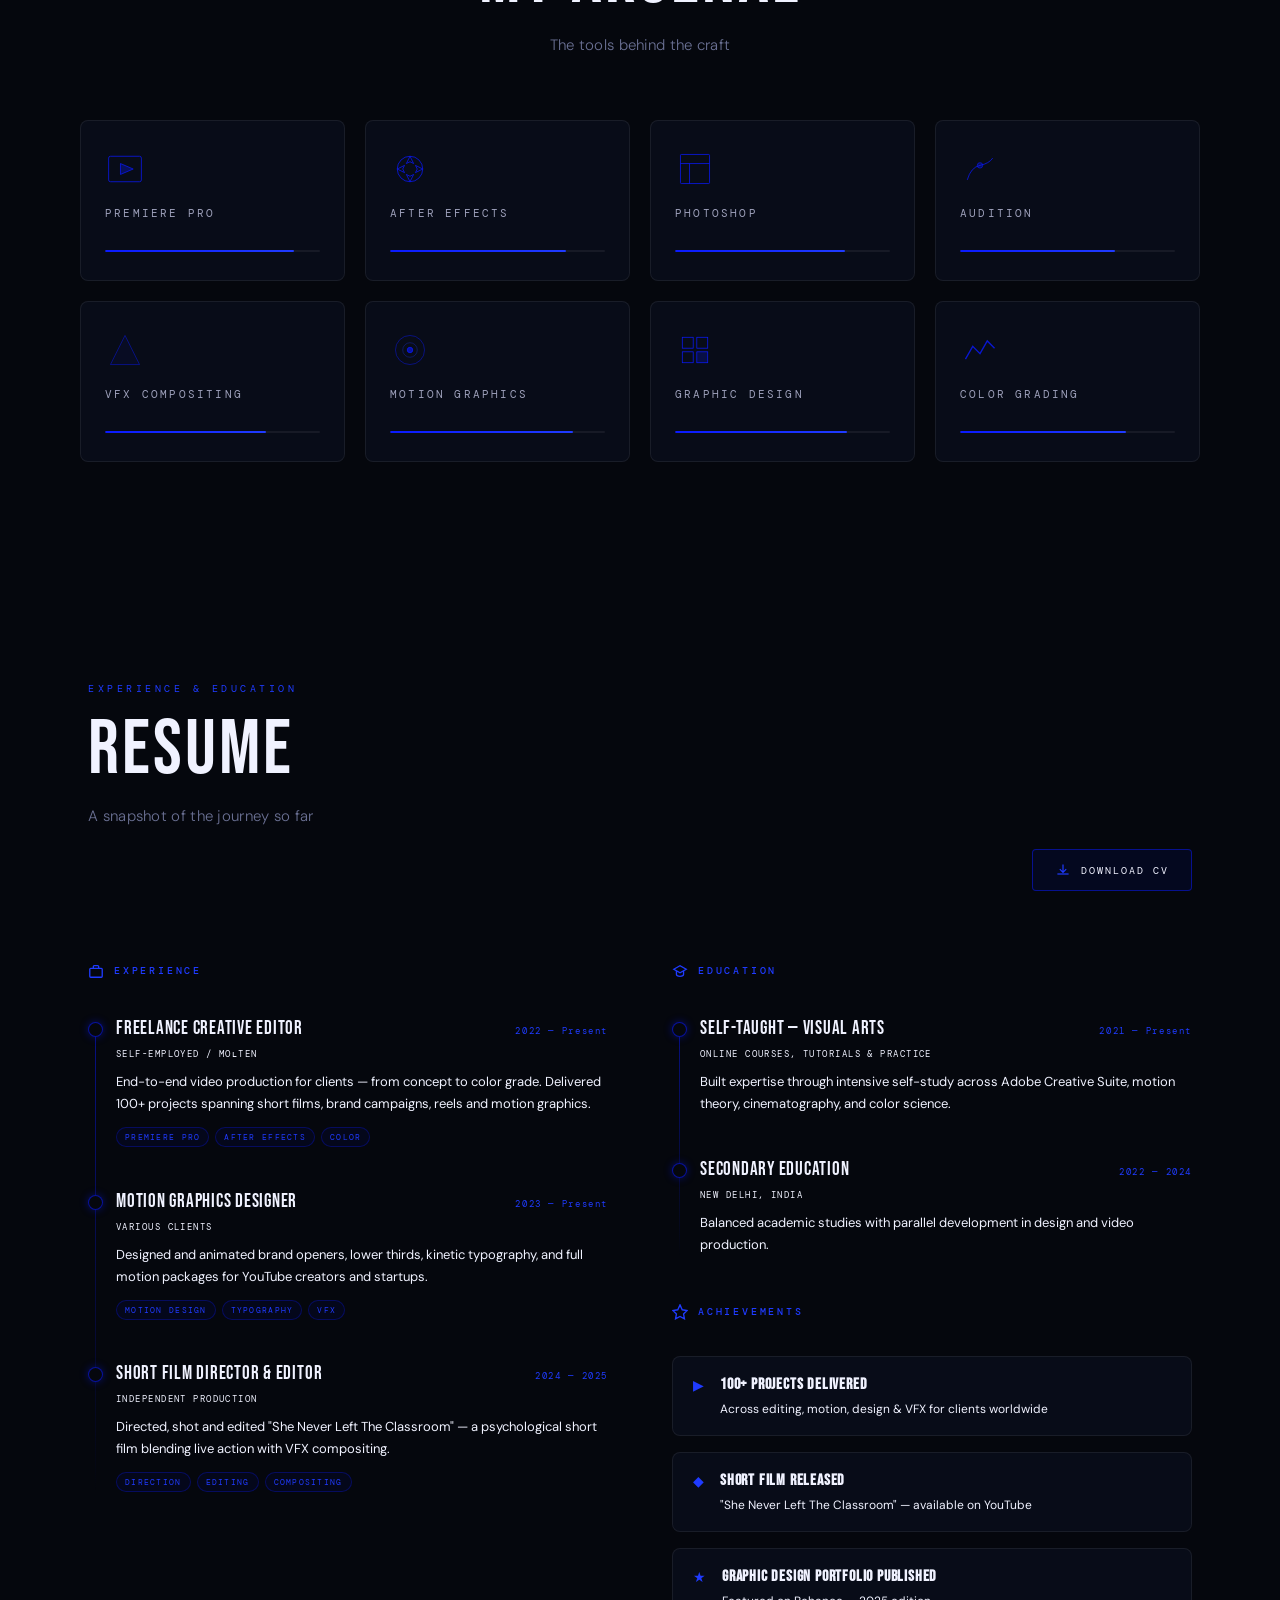
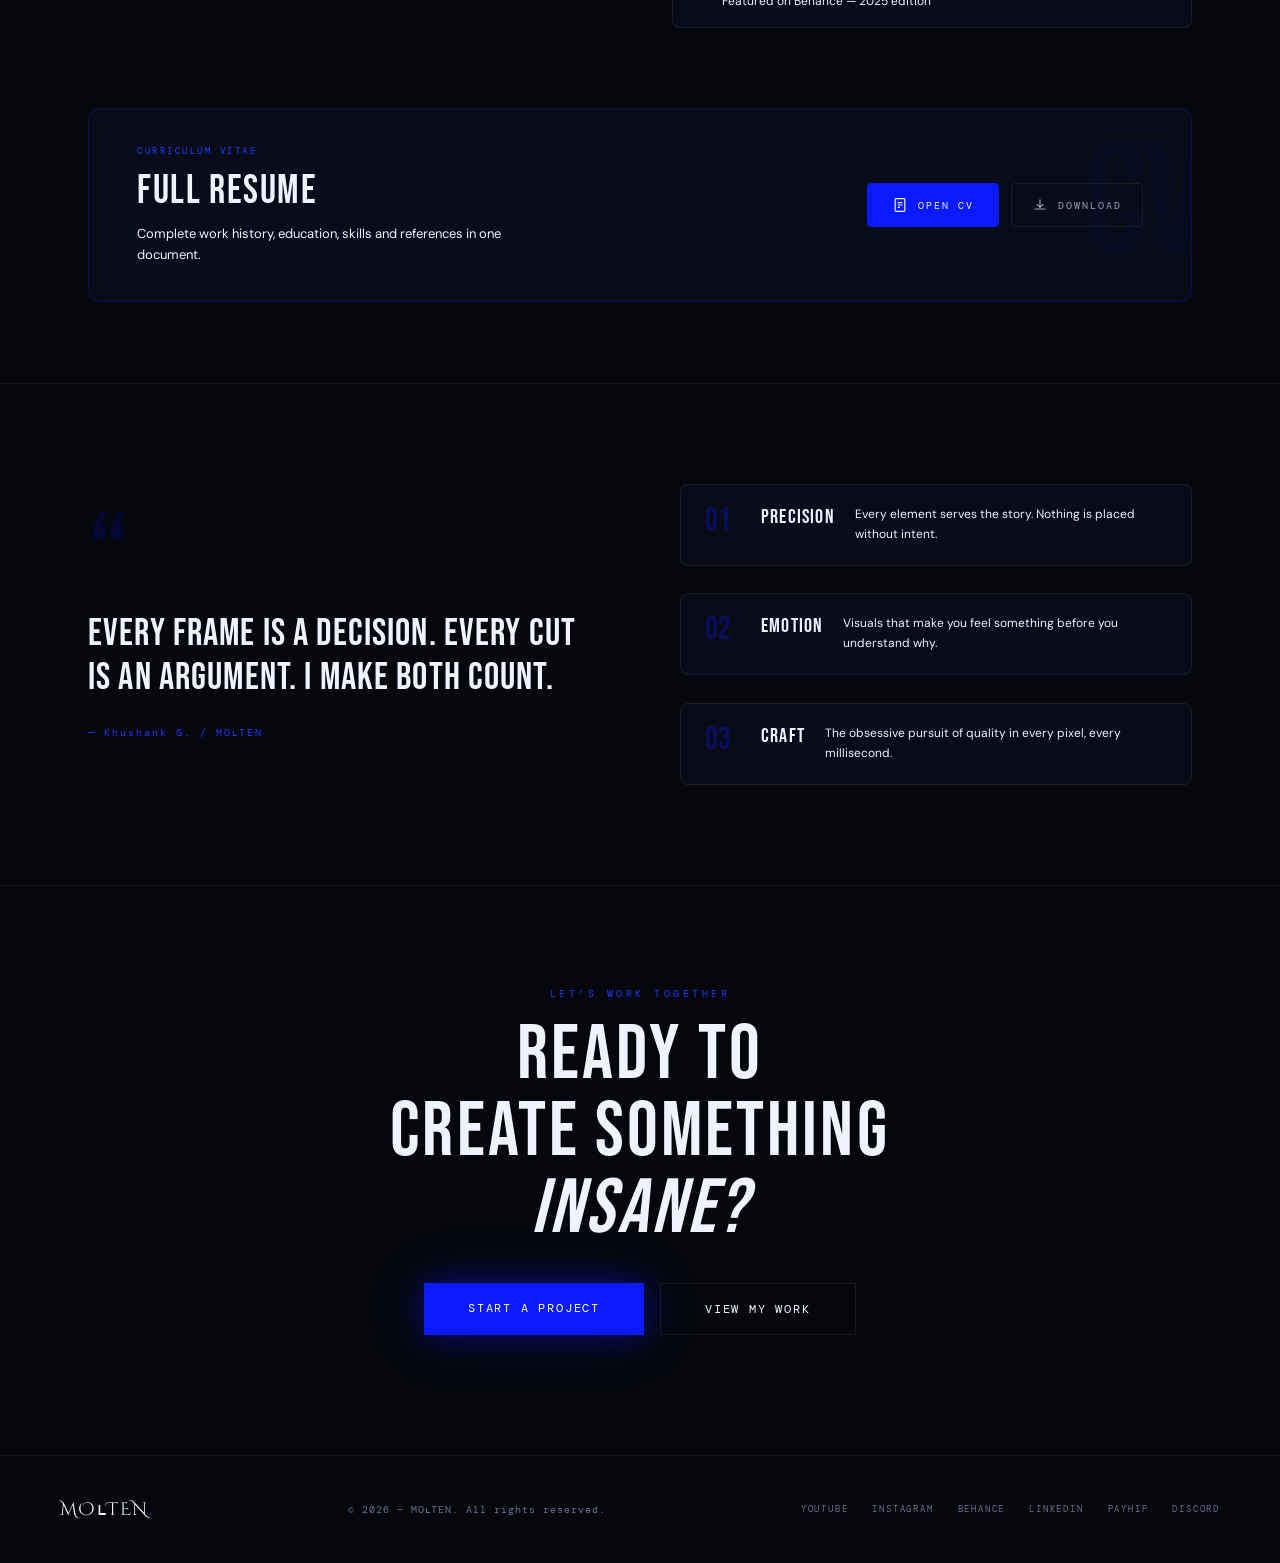
==== commit 91287bab: "navbar fix" ====
--- a/about.html
+++ b/about.html
@@ -26,11 +26,11 @@
   <a href="index.html" class="nav-logo">MOʟTEN<span>.</span></a>
   <ul class="nav-links-center">
     <li><a href="index.html">Home</a></li>
-    <li><a href="about.html">Services</a></li>
+    <li><a href="about.html" class="nav-active">About</a></li>
     <li><a href="projects.html">Portfolio</a></li>
-    <li><a href="services.html" class="nav-active">About</a></li>
+    <li><a href="services.html">Services</a></li>
     <li><a href="contact.html">Contact</a></li>
-  </ul>
+    </ul>
   <div class="nav-right">
     <a href="contact.html" class="nav-cta"><span>Hire Me</span></a>
     <button class="nav-hamburger" id="hamburger" type="button" aria-label="Open menu" aria-expanded="false" aria-controls="mobileMenu" onclick="toggleMenu()">
@@ -40,9 +40,9 @@
 </nav>
 <div class="nav-mobile-menu" id="mobileMenu">
   <a href="index.html" onclick="toggleMenu()">Home</a>
-  <a href="about.html" onclick="toggleMenu()">Services</a>
+  <a href="about.html" class="nav-active" onclick="toggleMenu()">About</a>
   <a href="projects.html" onclick="toggleMenu()">Portfolio</a>
-  <a href="about.html" class="nav-active" onclick="toggleMenu()">About</a>
+  <a href="services.html" onclick="toggleMenu()">Services</a>
   <a href="contact.html" onclick="toggleMenu()">Contact</a>
   <a href="contact.html" class="mobile-cta" onclick="toggleMenu()">Hire Me</a>
 </div>
@@ -380,7 +380,7 @@
     <svg class="mbn-icon" viewBox="0 0 24 24"><path d="M3 9.5L12 3l9 6.5V20a1 1 0 0 1-1 1H5a1 1 0 0 1-1-1V9.5z"/><path d="M9 21V12h6v9"/></svg>
     <span class="mbn-label">Home</span>
   </a>
-  <a href="about.html" class="mbn-item">
+  <a href="services.html" class="mbn-item">
     <svg class="mbn-icon" viewBox="0 0 24 24"><rect x="3" y="3" width="8" height="8" rx="1"/><rect x="13" y="3" width="8" height="8" rx="1"/><rect x="3" y="13" width="8" height="8" rx="1"/><path d="M17 13v8M13 17h8"/></svg>
     <span class="mbn-label">Services</span>
   </a>
@@ -388,7 +388,7 @@
     <svg class="mbn-icon" viewBox="0 0 24 24"><rect x="3" y="3" width="18" height="14" rx="1"/><path d="M3 9h18M8 21h8M12 17v4"/></svg>
     <span class="mbn-label">Portfolio</span>
   </a>
-  <a href="services.html" class="mbn-item mbn-active">
+  <a href="about.html" class="mbn-item mbn-active">
     <svg class="mbn-icon" viewBox="0 0 24 24"><circle cx="12" cy="8" r="4"/><path d="M4 20c0-4 3.6-7 8-7s8 3 8 7"/></svg>
     <span class="mbn-label">About</span>
   </a>
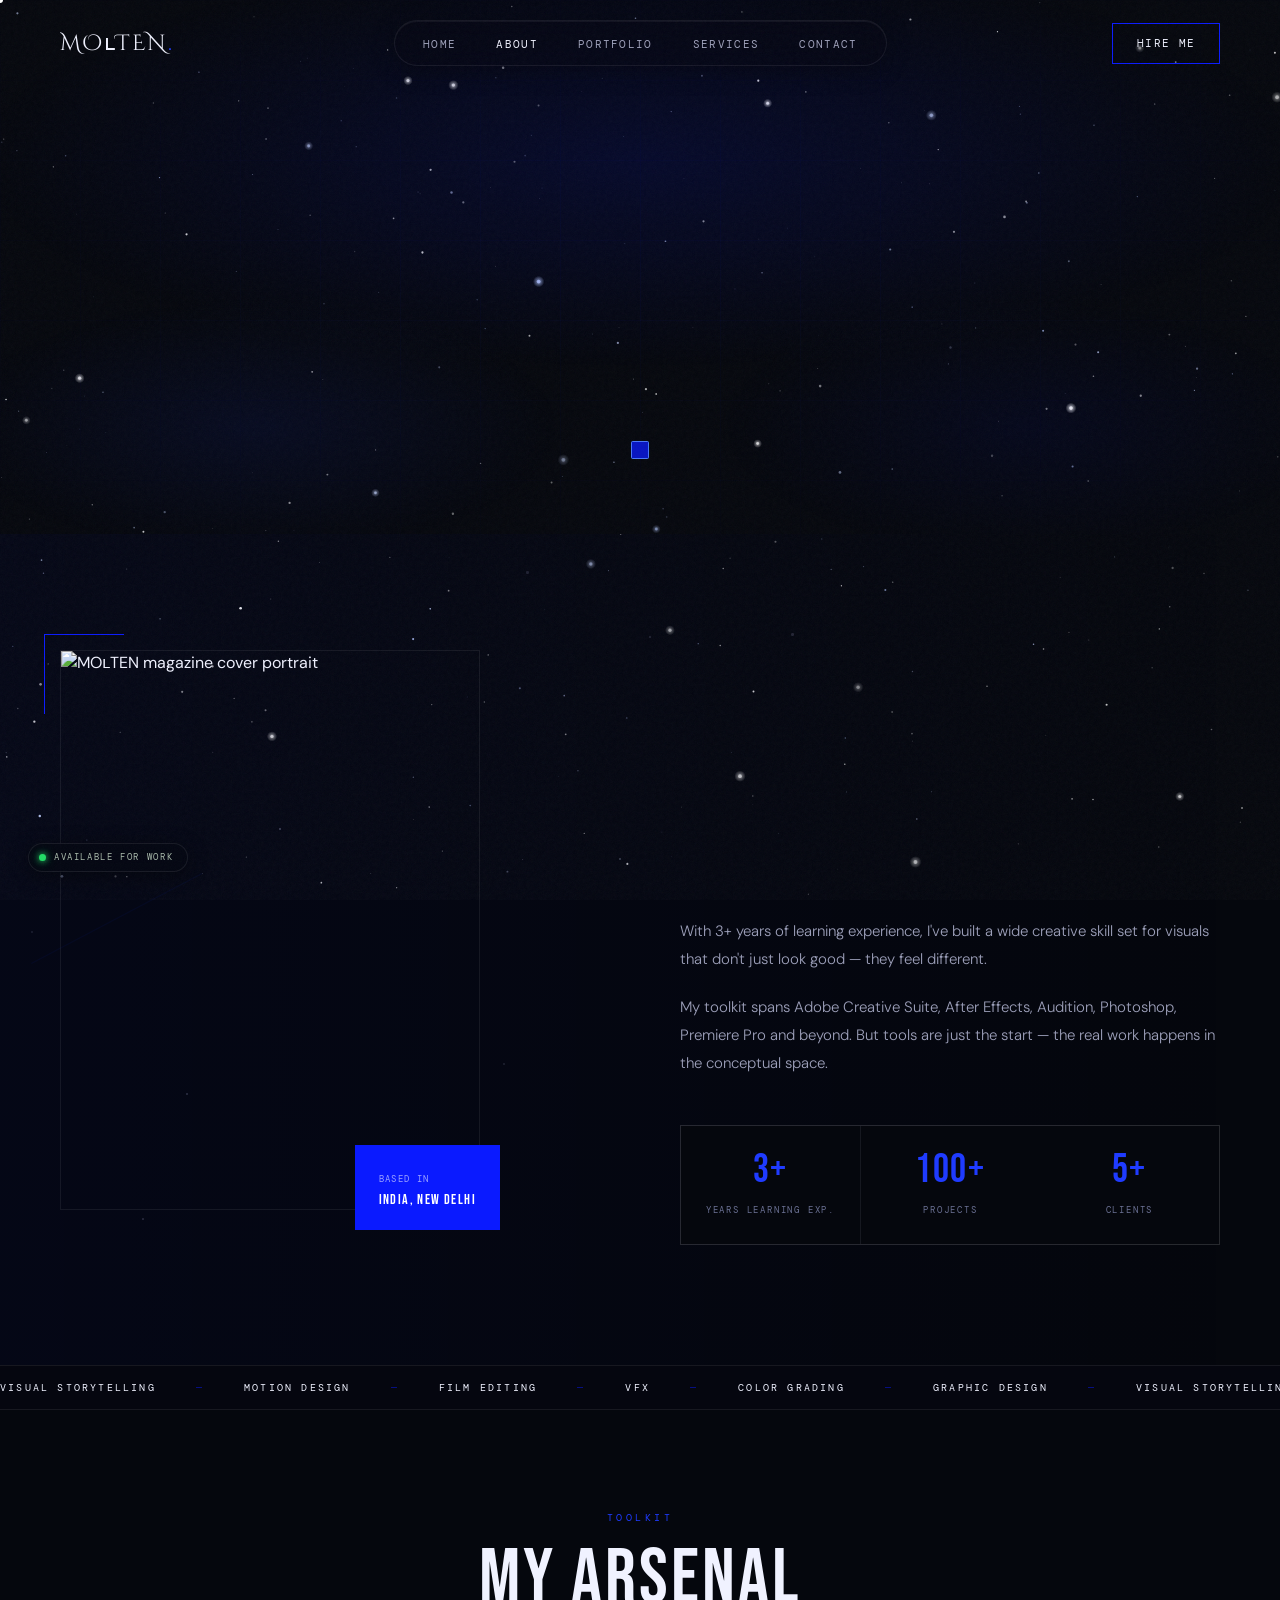
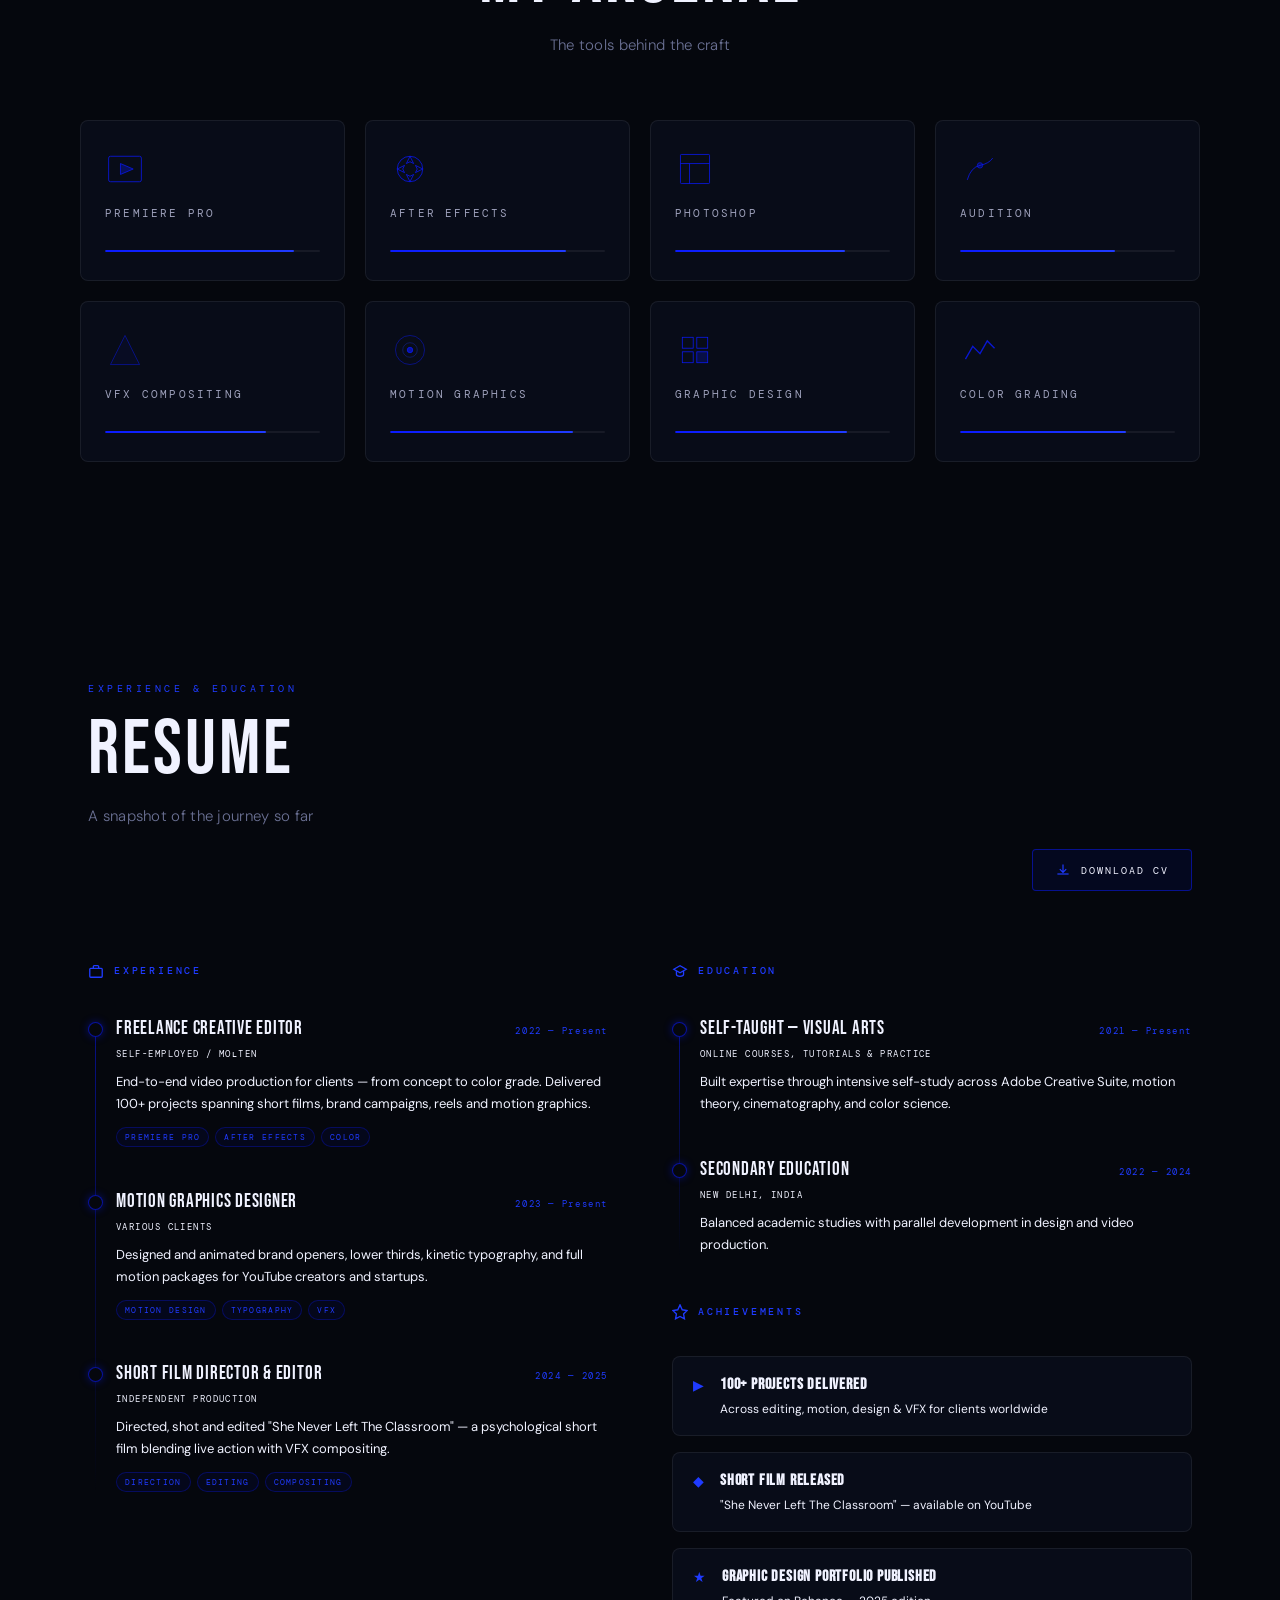
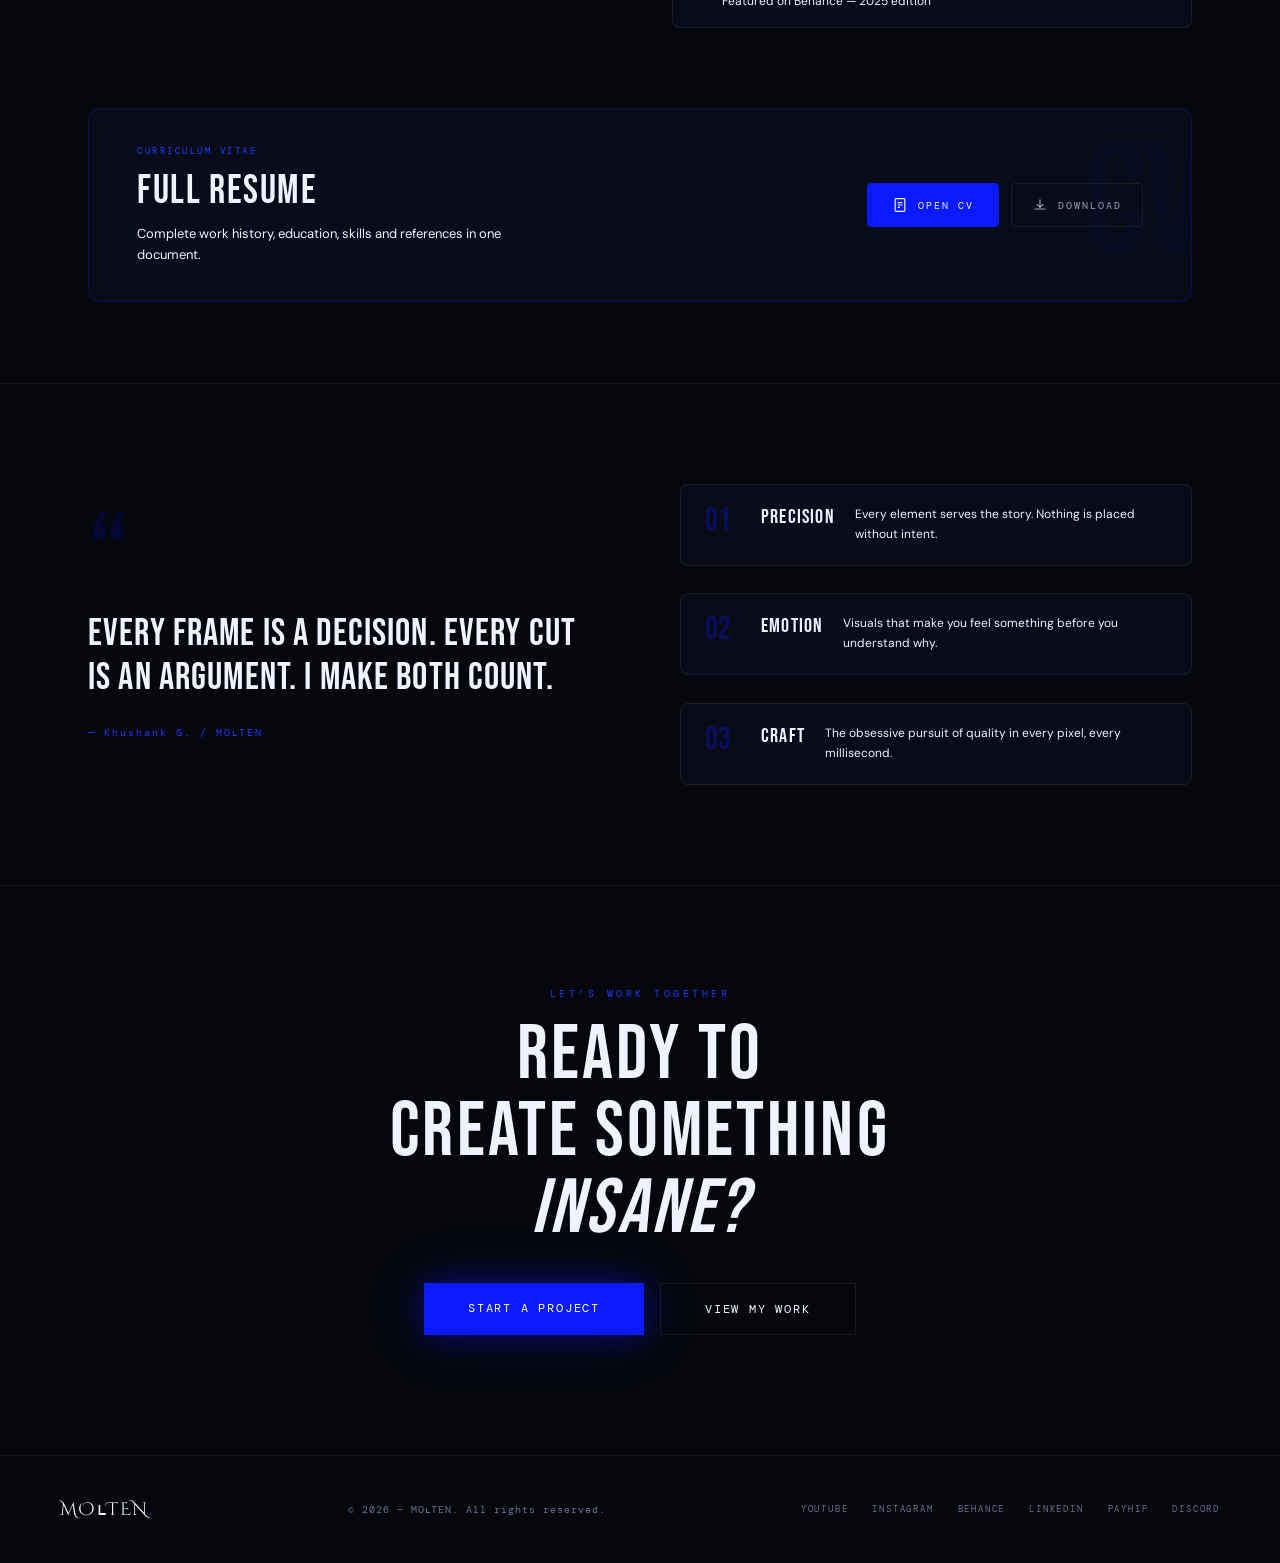
==== commit 0762bc6e: "Css Update for card tilt" ====
--- a/about.html
+++ b/about.html
@@ -3,13 +3,14 @@
 <head>
   <meta charset="UTF-8">
   <meta name="viewport" content="width=device-width, initial-scale=1.0">
+  <meta name="description" content="About MOʟTEN — a New Delhi based video editor, motion designer and graphic artist focused on anime edits, AMVs and After Effects compositing.">
+  <meta name="theme-color" content="#05070D">
   <link rel="icon" href="assets/icon.png" type="image/png">
   <title>MOʟTEN — About</title>
   <link href="https://cdn.jsdelivr.net/npm/bootstrap@5.3.3/dist/css/bootstrap.min.css" rel="stylesheet">
   <link rel="preconnect" href="https://fonts.googleapis.com">
   <link href="https://fonts.googleapis.com/css2?family=Bebas+Neue&family=Cinzel+Decorative:wght@700&family=DM+Sans:wght@300;400;500&family=DM+Mono:wght@300;400&display=swap" rel="stylesheet">
   <link rel="stylesheet" href="css/style.css">
-  <script src="https://cdn.jsdelivr.net/npm/@studio-freight/lenis@1.0.42/dist/lenis.min.js"></script>
 </head>
 <body>
 <div class="page-transition-overlay" id="pageTransitionOverlay"></div>
--- a/css/style.css
+++ b/css/style.css
@@ -3191,3 +3191,25 @@
     pointer-events: none !important;
   }
 }
+
+
+/* ================================================================
+   FIX — smooth 3D tilt on cards that also carry .sa (scroll reveal)
+   .sa's `transition: transform .65s` + stagger delay was easing every
+   tilt frame. While tilting, JS owns transform; keep only the other
+   transitions (and opacity so reveal/fade still behaves).
+================================================================ */
+.sa.is-tilting {
+  transition: box-shadow 0.4s ease, border-color 0.3s, opacity 0.65s cubic-bezier(0.22,1,0.36,1) !important;
+  transition-delay: 0s !important;
+  will-change: transform;
+}
+.tilt-wrapper { display: contents; }
+
+/* Disable sticky hover glow on touch + keep tilt GPU-friendly */
+.project-card, .feat-card, .service-card { backface-visibility: hidden; }
+
+/* Keyboard users: visible focus on cards/links that are clickable */
+.project-card:focus-visible, .channel-card:focus-visible, .feat-card:focus-visible {
+  outline: 2px solid rgba(80,120,255,.8); outline-offset: 3px;
+}
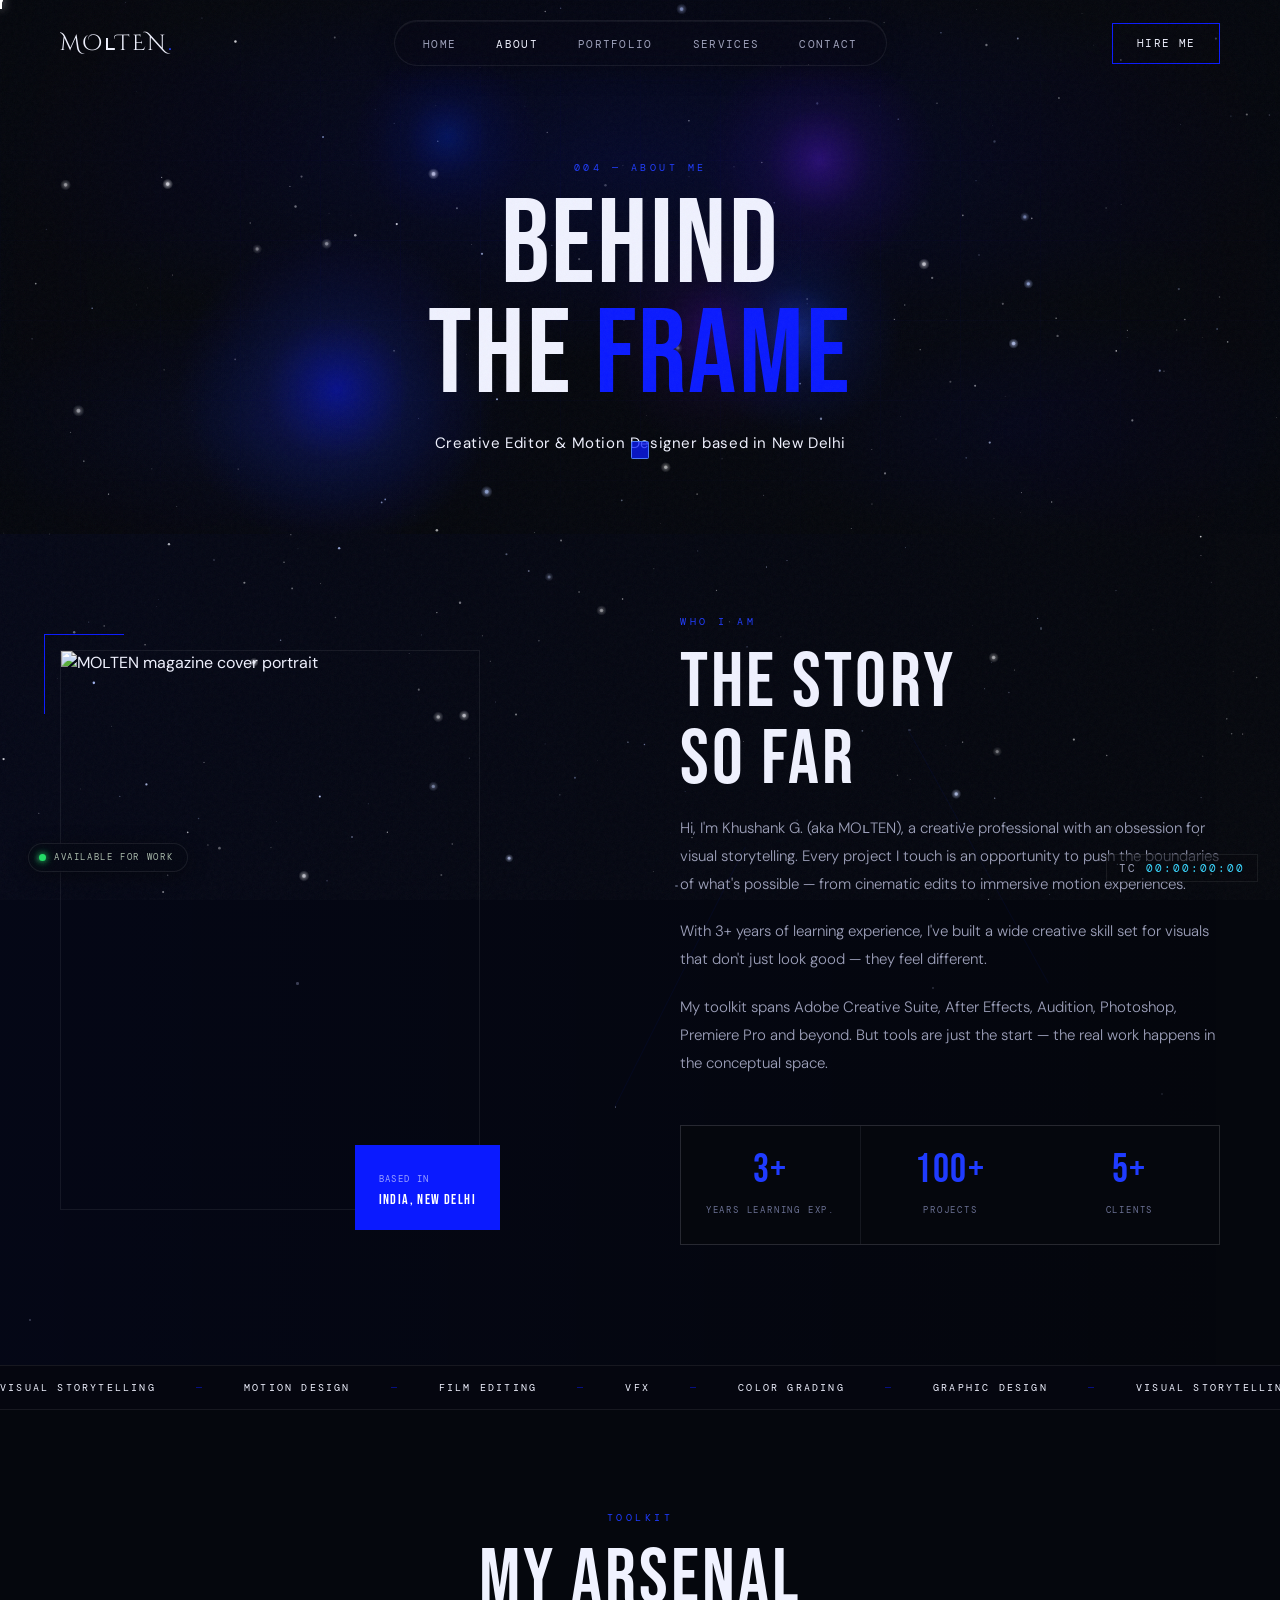
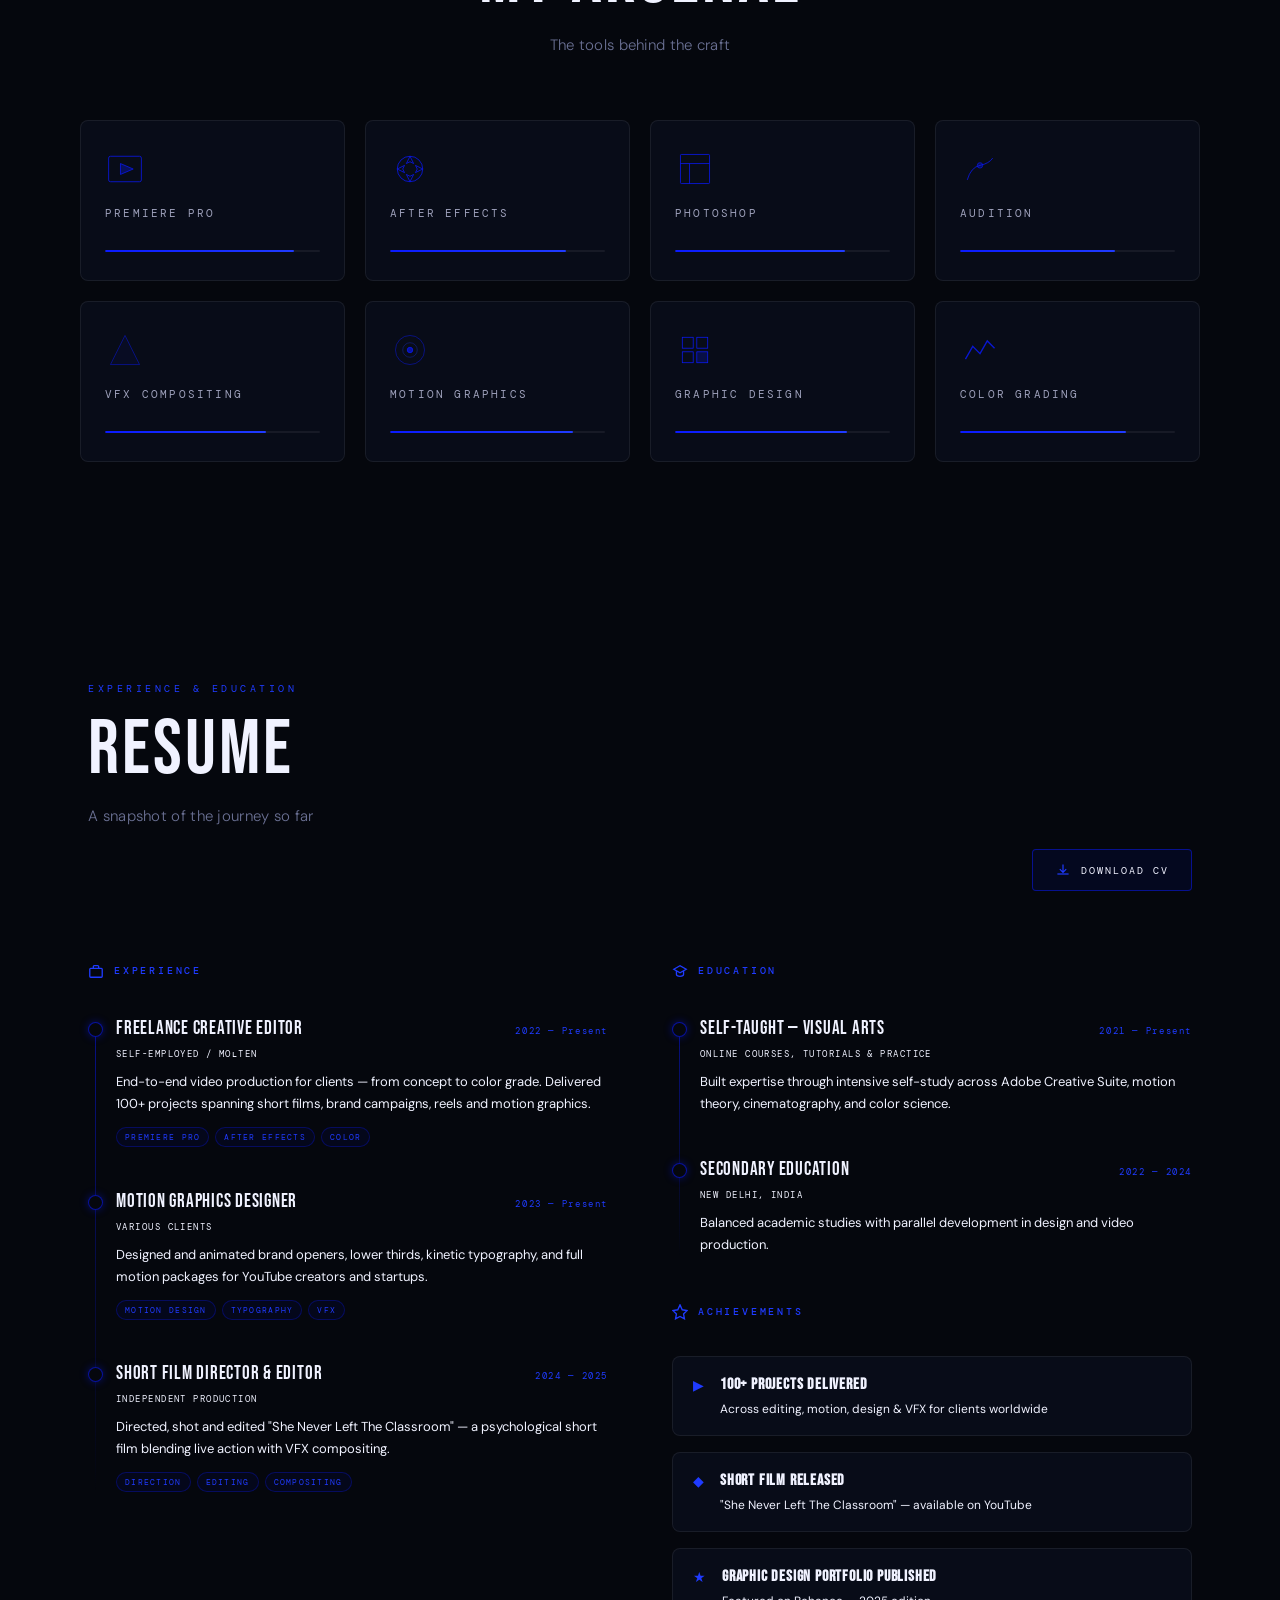
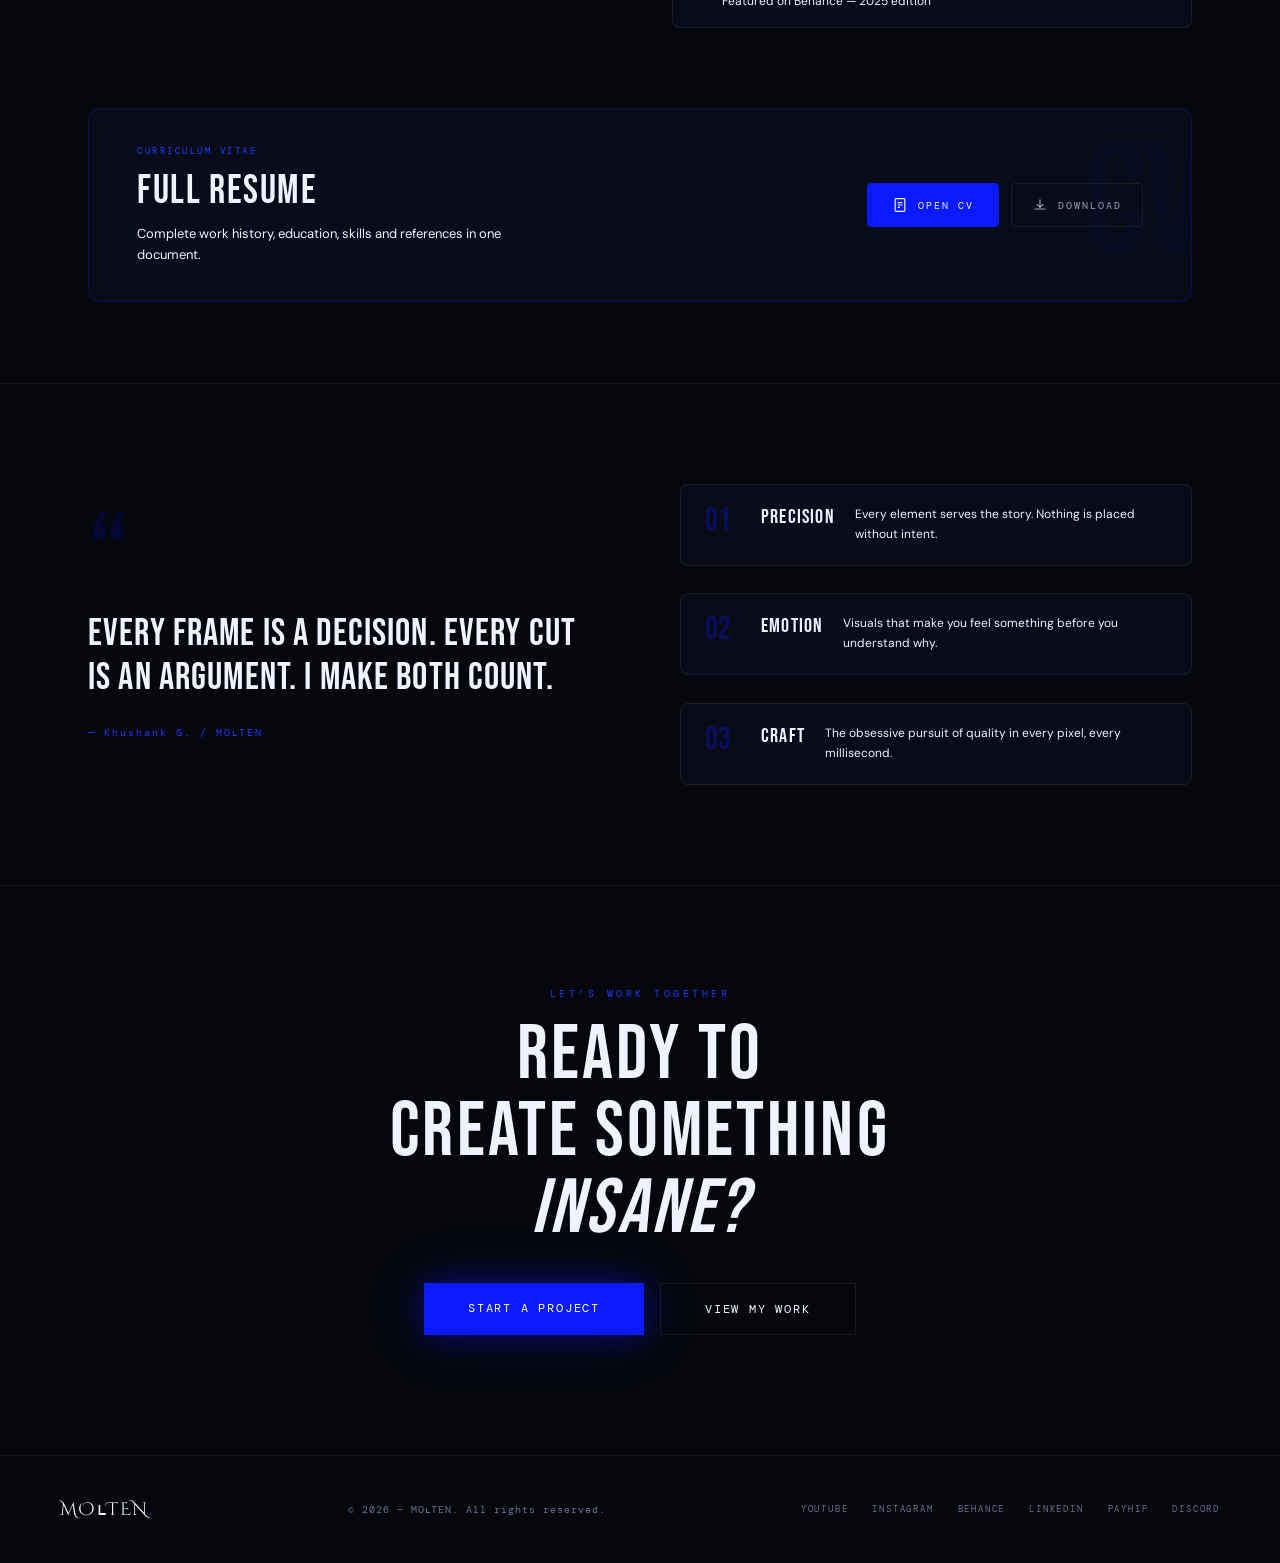
==== commit 78e58808: "Some more changes" ====
--- a/about.html
+++ b/about.html
@@ -11,6 +11,7 @@
   <link rel="preconnect" href="https://fonts.googleapis.com">
   <link href="https://fonts.googleapis.com/css2?family=Bebas+Neue&family=Cinzel+Decorative:wght@700&family=DM+Sans:wght@300;400;500&family=DM+Mono:wght@300;400&display=swap" rel="stylesheet">
   <link rel="stylesheet" href="css/style.css">
+  <link rel="stylesheet" href="css/enhance.css">
 </head>
 <body>
 <div class="page-transition-overlay" id="pageTransitionOverlay"></div>
@@ -375,6 +376,7 @@
 </footer>
 <script src="https://cdn.jsdelivr.net/npm/bootstrap@5.3.3/dist/js/bootstrap.bundle.min.js"></script>
 <script src="js/main.js"></script>
+<script src="js/enhance.js"></script>
 
 <nav class="mobile-bottom-nav" aria-label="Mobile navigation">
   <a href="index.html" class="mbn-item">
--- a/css/enhance.css
+++ b/css/enhance.css
@@ -0,0 +1,66 @@
+/* MOLTEN enhancements: reel, previews, before/after, timeline, cursor labels, shortcuts, services, shop, YouTube */
+.btn-reel{display:inline-flex;align-items:center;gap:10px;margin-left:14px;padding:14px 26px;background:transparent;color:var(--white);border:1px solid rgba(255,255,255,.25);font:400 12px 'DM Mono',monospace;letter-spacing:.18em;text-transform:uppercase;cursor:pointer;transition:border-color .3s,background .3s,box-shadow .3s}
+.btn-reel:hover{border-color:var(--accent2);background:var(--accent-soft);box-shadow:0 0 24px var(--accent-glow)}
+.btn-reel i{width:0;height:0;border-left:9px solid #fff;border-top:6px solid transparent;border-bottom:6px solid transparent}
+.mx-modal{position:fixed;inset:0;z-index:9500;display:none;align-items:center;justify-content:center;background:rgba(3,5,12,.92);backdrop-filter:blur(8px)}
+.mx-modal.open{display:flex}
+.mx-box{position:relative;width:min(1100px,92vw)}
+.mx-box video,.mx-box iframe{width:100%;aspect-ratio:16/9;background:#000;border:1px solid var(--card-border);display:block}
+.mx-close{position:absolute;top:-44px;right:0;background:none;border:0;color:var(--white);font:400 12px 'DM Mono',monospace;letter-spacing:.2em;cursor:pointer}
+.mx-hint{margin-top:10px;font:300 11px 'DM Mono',monospace;color:var(--grey);letter-spacing:.12em}
+.card-preview{position:absolute;inset:0;width:100%;height:100%;object-fit:cover;opacity:0;transition:opacity .35s;pointer-events:none;z-index:1}
+.card-preview.on{opacity:1}
+.project-card[data-preview]{position:relative}
+.ba-slider{position:relative;overflow:hidden;aspect-ratio:16/9;width:100%;border:1px solid var(--card-border);user-select:none;touch-action:pan-y;background:#000}
+.ba-slider img{position:absolute;inset:0;width:100%;height:100%;object-fit:cover;pointer-events:none}
+.ba-top{clip-path:inset(0 50% 0 0)}
+.ba-bar{position:absolute;top:0;bottom:0;left:50%;width:2px;background:#fff;box-shadow:0 0 14px var(--accent-glow);transform:translateX(-1px)}
+.ba-bar::after{content:'\2194';position:absolute;top:50%;left:50%;width:42px;height:42px;margin:-21px;border-radius:50%;background:var(--accent);color:#fff;display:grid;place-items:center;font-size:18px;box-shadow:0 0 22px var(--accent-glow)}
+.ba-tag{position:absolute;top:14px;padding:4px 10px;background:rgba(5,7,13,.75);font:400 10px 'DM Mono',monospace;letter-spacing:.2em;text-transform:uppercase;color:var(--white);z-index:2}
+.ba-tag.l{left:14px}.ba-tag.r{right:14px}
+.ba-section{position:relative;z-index:2;padding:80px 8vw}
+.ba-section .ba-wrap{max-width:960px;margin:0 auto}
+#tlProgress{position:fixed;top:0;left:0;height:3px;width:100%;z-index:9400;pointer-events:none;background:linear-gradient(90deg,var(--accent),#38d6ff);transform-origin:0 50%;transform:scaleX(0)}
+#tlHead{position:fixed;top:-3px;left:0;width:2px;height:12px;background:#fff;box-shadow:0 0 10px #fff;z-index:9401;pointer-events:none}
+#tcReadout{position:fixed;right:22px;bottom:18px;z-index:90;font:400 11px 'DM Mono',monospace;letter-spacing:.18em;color:var(--grey-light);background:rgba(5,7,13,.6);border:1px solid var(--card-border);padding:6px 12px;pointer-events:none}
+#tcReadout b{color:#38d6ff;font-weight:400}
+#cursor-label{position:fixed;left:0;top:0;z-index:99999;pointer-events:none;padding:5px 10px;background:var(--accent);color:#fff;font:400 10px 'DM Mono',monospace;letter-spacing:.22em;opacity:0;transition:opacity .2s;white-space:nowrap}
+#cursor-label.show{opacity:1}
+#kbHelp{position:fixed;left:50%;top:50%;transform:translate(-50%,-50%);z-index:9600;display:none;background:rgba(8,12,24,.96);border:1px solid var(--card-border);padding:28px 34px;font:300 12px 'DM Mono',monospace;color:var(--grey-light);line-height:2.1;box-shadow:0 0 60px rgba(10,26,255,.25)}
+#kbHelp.open{display:block}#kbHelp h4{font:400 26px 'Bebas Neue';letter-spacing:.1em;color:var(--white);margin:0 0 8px}
+#kbHelp kbd{background:var(--accent-soft);border:1px solid rgba(255,255,255,.15);color:#fff;padding:1px 8px;margin-right:6px;font:inherit}
+.tracks-section,.pkg-section,.faq-section,.shop-section,.yt-section{position:relative;z-index:2;padding:80px 8vw}
+.tracks{max-width:960px;margin:0 auto;border:1px solid var(--card-border);background:var(--card-bg)}
+.track{display:flex;align-items:center;border-bottom:1px solid var(--card-border);height:54px}
+.track:last-child{border:0}
+.track-label{width:64px;flex:none;text-align:center;font:400 12px 'DM Mono',monospace;color:#38d6ff;border-right:1px solid var(--card-border);line-height:54px}
+.track-lane{flex:1;position:relative;height:100%}
+.track-clip{position:absolute;top:10px;bottom:10px;border-radius:2px;padding:0 12px;display:flex;align-items:center;font:400 11px 'DM Mono',monospace;letter-spacing:.1em;color:#fff;background:linear-gradient(90deg,rgba(10,26,255,.65),rgba(56,214,255,.35));border:1px solid rgba(120,160,255,.5);transform:scaleX(0);transform-origin:0 50%;transition:transform .9s cubic-bezier(.22,1,.36,1)}
+.tracks.go .track-clip{transform:scaleX(1)}
+.pkg-grid,.shop-grid,.yt-grid{display:grid;grid-template-columns:repeat(auto-fit,minmax(250px,1fr));gap:22px;max-width:1100px;margin:0 auto}
+.pkg-card,.shop-card{position:relative;padding:34px 28px;background:var(--card-bg);border:1px solid var(--card-border);display:flex;flex-direction:column;gap:12px;color:var(--white);text-decoration:none;transition:border-color .3s,box-shadow .3s}
+.pkg-card:hover,.shop-card:hover{border-color:rgba(80,120,255,.6);box-shadow:0 0 40px rgba(10,26,255,.22)}
+.pkg-card.hot{border-color:var(--accent2);box-shadow:0 0 40px rgba(10,26,255,.25)}
+.pkg-name{font:400 30px 'Bebas Neue';letter-spacing:.08em}
+.pkg-price{font:400 13px 'DM Mono',monospace;color:#38d6ff;letter-spacing:.08em}
+.pkg-card ul{list-style:none;padding:0;margin:0;color:var(--grey-light);font:300 14px 'DM Sans',sans-serif;line-height:2}
+.pkg-card li::before{content:'\25B8';color:var(--accent2);margin-right:8px}
+.pkg-meta{margin-top:auto;font:300 11px 'DM Mono',monospace;color:var(--grey);letter-spacing:.1em}
+.faq-list{max-width:820px;margin:0 auto}
+.faq-list details{border-bottom:1px solid var(--card-border);padding:20px 4px}
+.faq-list summary{cursor:pointer;font:400 15px 'DM Sans',sans-serif;color:var(--white);list-style:none;display:flex;justify-content:space-between}
+.faq-list summary::after{content:'+';color:#38d6ff;font:400 20px 'DM Mono'}
+.faq-list details[open] summary::after{content:'\2212'}
+.faq-list p{margin:14px 0 0;color:var(--grey-light);font:300 14px/1.8 'DM Sans',sans-serif}
+.shop-card .shop-tag{font:400 10px 'DM Mono',monospace;letter-spacing:.2em;color:#38d6ff;text-transform:uppercase}
+.shop-card h3{font:400 26px 'Bebas Neue';letter-spacing:.08em;margin:0}
+.shop-card p{color:var(--grey-light);font:300 14px/1.7 'DM Sans',sans-serif;margin:0}
+.yt-card{display:block;position:relative;border:1px solid var(--card-border);overflow:hidden;color:var(--white);text-decoration:none;background:#000}
+.yt-card img{width:100%;aspect-ratio:16/9;object-fit:cover;display:block;transition:transform .5s,opacity .3s;opacity:.85}
+.yt-card:hover img{transform:scale(1.05);opacity:1}
+.yt-card span{position:absolute;left:0;right:0;bottom:0;padding:26px 14px 12px;background:linear-gradient(transparent,rgba(0,0,0,.9));font:400 13px 'DM Sans',sans-serif}
+.yt-cta{text-align:center;margin-top:30px}
+@media(max-width:768px){#tcReadout{display:none}.btn-reel{margin:14px 0 0}.track-label{width:46px}}
+@media(hover:none),(pointer:coarse){#cursor-label{display:none}}
+
+.shop-card.static{cursor:default}.shop-card.static:hover{border-color:var(--card-border);box-shadow:none}
